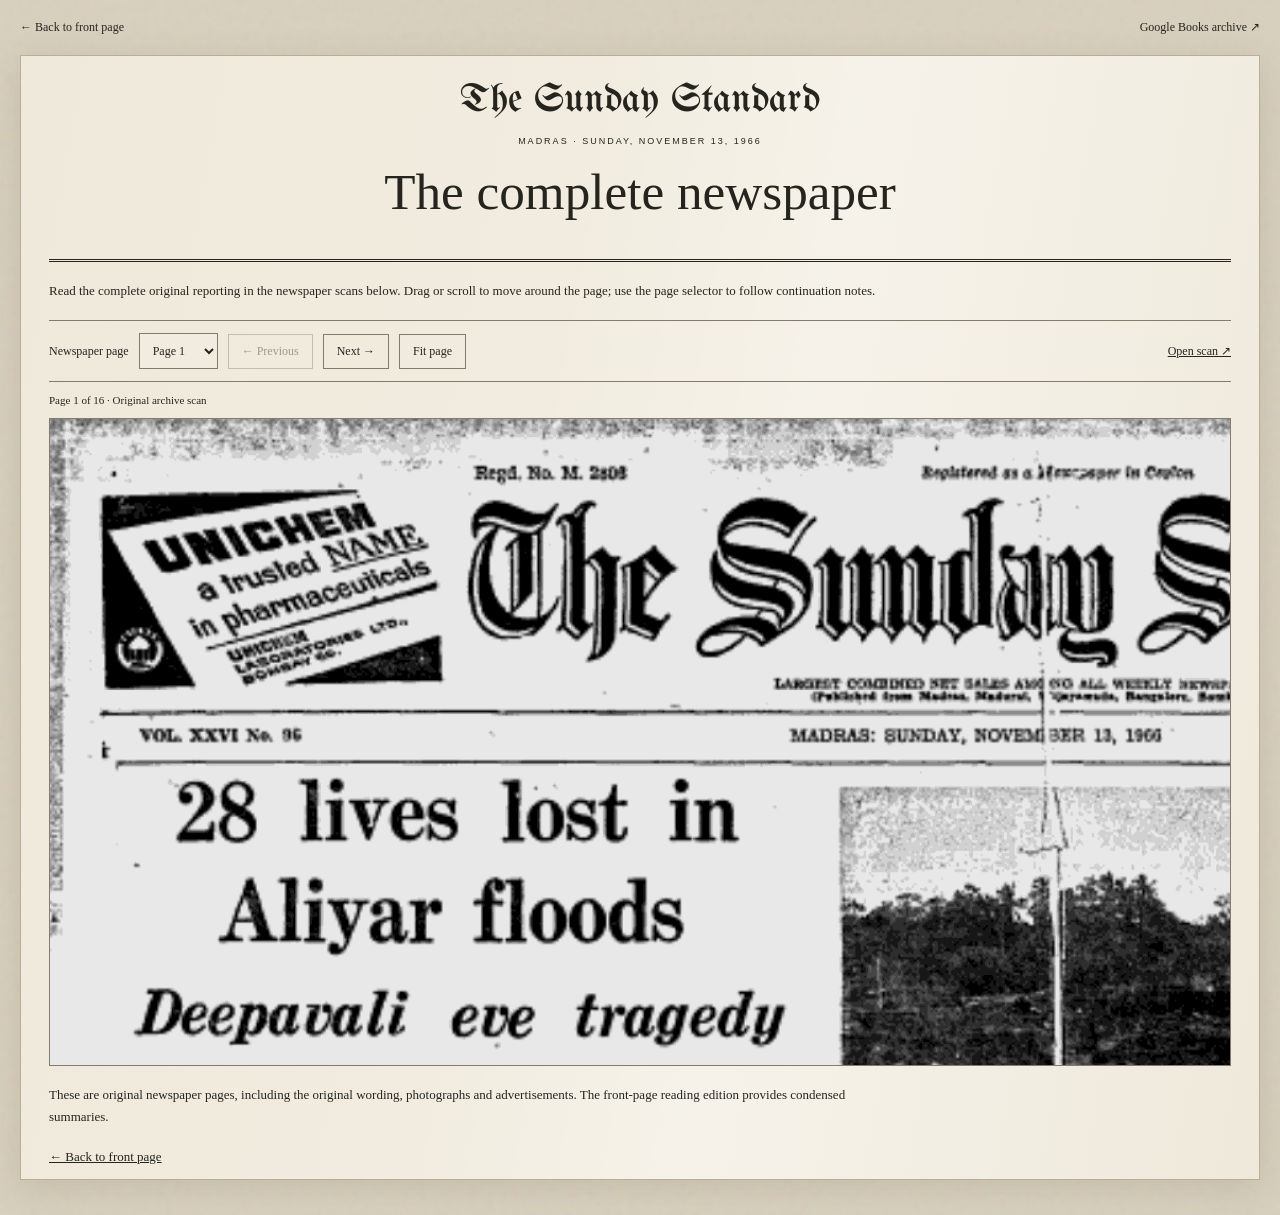
==== article.html @ 93053c27 "Add separate article readers with full original newspaper scans" ====
<!doctype html>
<html lang="en">
<head>
  <meta charset="utf-8">
  <meta name="viewport" content="width=device-width, initial-scale=1">
  <meta name="theme-color" content="#e9e1ce">
  <title>Article reader · The Sunday Standard</title>
  <link rel="stylesheet" href="newspaper.css">
  <link rel="stylesheet" href="reader.css">
  <script src="reader.js" defer></script>
</head>
<body>
  <header class="toolbar"><a href="index.html">← Back to front page</a><a href="https://books.google.com/books?id=f5FlAAAAIBAJ&pg=PA1" id="external-source" target="_blank" rel="noreferrer">Google Books archive ↗</a></header>
  <main>
    <article class="paper reader">
      <header class="reader-heading"><a href="index.html" class="reader-masthead">The Sunday Standard</a><p class="section-label">MADRAS · SUNDAY, NOVEMBER 13, 1966</p><h1 id="article-title">Original newspaper article</h1><p id="article-byline"></p></header>
      <p class="reader-note">Read the complete original reporting in the newspaper scans below. Drag or scroll to move around the page; use the page selector to follow continuation notes.</p>
      <nav class="reader-controls" aria-label="Original issue pages"><label for="page-select">Newspaper page <select id="page-select"></select></label><button id="previous-page" type="button">← Previous</button><button id="next-page" type="button">Next →</button><button id="reader-zoom" type="button" aria-pressed="true">Fit page</button><a id="open-scan" href="assets/sunday-standard-1966-11-13.png" target="_blank" rel="noreferrer">Open scan ↗</a></nav>
      <p id="continuation" class="continuation" hidden></p>
      <p id="page-status" role="status" class="page-status">Page 1 of 16 · Original archive scan</p>
      <div class="reader-viewport" id="reader-viewport" tabindex="0" aria-label="Scrollable original newspaper scan"><img id="reader-image" src="assets/sunday-standard-1966-11-13.png" alt="Original newspaper page 1, November 13, 1966"></div>
      <p class="reader-note">These are original newspaper pages, including the original wording, photographs and advertisements. The front-page reading edition provides condensed summaries.</p>
      <a class="back-link" id="back-link" href="index.html">← Back to front page</a>
    </article>
  </main>
</body>
</html>
---- newspaper.css ----
@import url('https://fonts.googleapis.com/css2?family=IM+Fell+English:ital@0;1&family=UnifrakturMaguntia&display=swap');
:root{color-scheme:light;--ink:#25241e;--paper:#f1ecdf;--rule:#837b6b}*{box-sizing:border-box}html{scroll-behavior:smooth}body{margin:0;background:#d8d0bd;color:var(--ink);font-family:Georgia,'Times New Roman',serif;background-image:url("data:image/svg+xml,%3Csvg viewBox='0 0 180 180' xmlns='http://www.w3.org/2000/svg'%3E%3Cfilter id='n'%3E%3CfeTurbulence type='fractalNoise' baseFrequency='.8' numOctaves='3' stitchTiles='stitch'/%3E%3C/filter%3E%3Cpath fill='%23574e38' opacity='.07' filter='url(%23n)' d='M0 0h180v180H0z'/%3E%3C/svg%3E")}a{color:inherit}button{font:inherit;color:inherit;cursor:pointer;border:1px solid var(--rule);background:transparent;padding:9px 13px}button:hover{background:var(--ink);color:var(--paper)}button:focus-visible,a:focus-visible{outline:3px solid #92501f;outline-offset:4px}.toolbar,main{max-width:1280px;margin:auto}.toolbar{display:flex;justify-content:space-between;align-items:center;padding:20px 0;font-size:12px}.toolbar>a{text-decoration:none}.toolbar span{padding:0 8px}.toolbar nav{display:flex;gap:10px}.edition-note{display:flex;justify-content:space-between;font:9px Arial,sans-serif;letter-spacing:2px;margin:16px 0 12px}.paper{padding:24px 28px 14px;background:var(--paper);box-shadow:0 8px 32px #51463125;border:1px solid #b9af99;background-image:linear-gradient(100deg,#b6a6800b,transparent 40%,#fff5 60%,#aa956b0a)}.masthead{display:grid;grid-template-columns:145px 1fr 145px;align-items:center;gap:20px;padding-bottom:20px}.nameplate{text-align:center}.nameplate p{font-size:8px;margin:0;letter-spacing:.3px}.nameplate h1{font-family:'UnifrakturMaguntia',Georgia,serif;font-weight:400;font-size:clamp(38px,5.8vw,78px);letter-spacing:-2px;margin:10px 0;white-space:nowrap;line-height:1.1}.advert{border:2px solid var(--ink);padding:14px 5px;text-align:center;transform:rotate(-3deg)}.advert strong{display:block;font:900 22px Arial,sans-serif}.advert em{display:block;font-size:14px;margin-top:6px}.advert small{display:block;font-size:10px;margin-top:5px}.silk{transform:none;border:2px dotted var(--ink)}.silk strong{font:700 13px Georgia,serif;margin-top:8px}.silk small{font-size:8px}.dateline{border-top:3px double var(--ink);border-bottom:1px solid var(--ink);padding:8px 0;display:flex;justify-content:space-between;font-size:10px;gap:12px}.reading-note{font-size:10px;text-align:center;font-style:italic;padding:10px 0;border-bottom:1px solid var(--rule)}h2,p,figure{margin:0}h2{font-family:'IM Fell English',Georgia,serif;font-size:31px;text-align:center;line-height:1.08;font-weight:400;margin-bottom:10px}.news-grid{display:grid;grid-template-columns:repeat(4,minmax(0,1fr));gap:0;margin-top:13px;align-items:start}.story{padding:17px 15px;border-top:1px solid var(--rule);border-right:1px solid var(--rule)}.story p:not(.byline):not(.subhead):not(.section-label){font-size:13px;line-height:1.65;text-align:justify}.story .byline{font-size:9px;text-align:center;margin:10px 0;line-height:1.5}.story .subhead{font-family:'IM Fell English',Georgia,serif;text-align:center;font-style:italic;font-size:29px;margin:12px 0}.columns{columns:2;column-gap:16px}.columns p+p{margin-top:8px}.dropcap:first-letter{float:left;font-size:45px;line-height:.9;padding:6px 5px 0 0}.read-original{display:block;font-size:9px;margin-top:12px;text-decoration-thickness:1px;text-underline-offset:3px;font-style:italic}.lead-story{grid-column:1/3;grid-row:1;border-top:0;padding-top:0}.lead-story h2{font-size:55px}.flood-photo{grid-column:3/5;grid-row:1;padding:0 0 16px 18px}.photo-window,.ad-window{position:relative;overflow:hidden;isolation:isolate}.photo-window{aspect-ratio:2.45}.photo-window img{position:absolute;width:168%;max-width:none;left:-66.3%;top:-77%;filter:grayscale(1) sepia(.15);mix-blend-mode:multiply}figcaption{font-size:9px;line-height:1.5;margin-top:7px;font-style:italic}.cabinet{grid-column:3/5;grid-row:2;border-right:0}.cabinet h2{font-size:38px}.city{grid-column:2;grid-row:2}.council{grid-column:1;grid-row:2/4}.council .columns{columns:1}.space{grid-column:3/5;grid-row:3;border-right:0}.space h2{font-style:italic;font-size:35px}.markets{grid-column:2;grid-row:3}.rice{grid-column:1;grid-row:4}.rail{grid-column:2;grid-row:4}.davis{grid-column:3;grid-row:4}.rhodesia{grid-column:4;grid-row:4;border-right:0}.bpcc{grid-column:1;grid-row:5}.sabotage{grid-column:2;grid-row:5}.robbery{grid-column:1/3;grid-row:6}.robbery p{max-width:400px;margin:auto}.robbery .read-original{text-align:center}.original-ad{grid-column:3/5;grid-row:5/7;padding:18px;border-top:1px solid var(--rule)}.ad-window{aspect-ratio:.95}.ad-window img{position:absolute;width:310%;left:-202%;top:-269%;filter:grayscale(1) sepia(.15);mix-blend-mode:multiply}.section-label{font:9px Arial,sans-serif;letter-spacing:2px;text-align:center;margin-bottom:12px}.paper-footer{display:flex;justify-content:space-between;border-top:3px double var(--ink);padding-top:10px;font-size:8px;letter-spacing:1px;margin-top:16px}.archive-section{text-align:center;padding:50px 15px 35px}.archive-section h2{font-size:36px}.archive-section>p:not(.section-label){font-size:14px;line-height:1.6}.archive-section button{display:block;margin:23px auto 15px}.archive-section>a{font-size:11px}.credits{max-width:780px;margin:0 auto 35px;text-align:center;font-size:10px;line-height:1.7;padding-inline:15px;opacity:.8}dialog{width:min(1150px,96vw);max-height:94dvh;background:var(--paper);color:var(--ink);border:1px solid var(--rule);padding:20px}dialog::backdrop{background:#201c15cc}.dialog-header{display:flex;justify-content:space-between;gap:12px;align-items:center}.dialog-header strong{font-family:'IM Fell English',Georgia,serif;font-size:27px}.dialog-header p{font-size:12px;margin-top:6px}.scan-controls{display:flex;gap:18px;align-items:center;margin:15px 0;font-size:12px}.scan-scroll{overflow:auto;max-height:68dvh;background:white}.scan-scroll img{display:block;width:100%;height:auto;max-width:none}.scan-scroll img.enlarged{width:2000px}.source-link{display:block;font-size:12px;margin-top:16px}body.modal-open{overflow:hidden}@media(max-width:1300px){.toolbar,main{margin-inline:20px}.masthead{grid-template-columns:120px 1fr 120px;gap:12px}}@media(max-width:800px){.toolbar,main{margin-inline:12px}.toolbar{font-size:10px}.toolbar button{font-size:10px;padding:8px}.toolbar span{padding:0 3px}.edition-note{font-size:7px;letter-spacing:1px}.paper{padding:16px 12px}.masthead{grid-template-columns:65px 1fr 65px;gap:7px;padding-bottom:13px}.nameplate h1{font-size:clamp(24px,5.8vw,46px);letter-spacing:-1px}.nameplate p{font-size:5px}.advert{padding:7px 2px}.advert strong{font-size:11px}.advert em{font-size:8px;margin-top:3px}.advert small{font-size:6px}.silk strong{font-size:7px}.silk small{font-size:5px}.dateline{font-size:7px;gap:5px}.reading-note{font-size:9px;line-height:1.5}.news-grid{grid-template-columns:repeat(2,minmax(0,1fr))}.news-grid>*{grid-column:auto;grid-row:auto}.news-grid>.lead-story,.news-grid>.flood-photo,.news-grid>.cabinet,.news-grid>.space,.news-grid>.original-ad,.news-grid>.robbery{grid-column:1/-1}.story{padding:16px 10px}.lead-story{border-right:0}.lead-story h2{font-size:44px}.flood-photo{padding:15px 0}.cabinet{border-block:1px solid var(--rule)}.council{border-right:0}.council .columns{columns:1}.space{border-right:0}.story h2{font-size:27px}.cabinet h2,.space h2{font-size:34px}.lead-story h2{font-size:44px}.columns{column-gap:14px}.story p:not(.byline):not(.subhead):not(.section-label){font-size:12px}.markets,.rail,.rhodesia{border-right:0}.rice,.bpcc{border-right:1px solid var(--rule)}.sabotage,.robbery{border-right:0}.original-ad{max-width:450px;margin:auto}.paper-footer{font-size:6px;letter-spacing:0}.archive-section h2{font-size:30px}}@media(prefers-reduced-motion:reduce){html{scroll-behavior:auto}}@media print{body{background:white}.toolbar,.edition-note,.reading-note,.archive-section,.credits,dialog,.read-original{display:none}main{max-width:none;margin:0}.paper{box-shadow:none;border:0;padding:0}.news-grid{grid-template-columns:repeat(4,minmax(0,1fr))}.story,figure{break-inside:avoid}.scan-scroll{max-height:none}@page{size:A3 portrait;margin:12mm}}
---- reader.css ----
.read-more{display:inline-block;border:1px solid var(--rule);padding:7px 11px;font-style:normal;text-decoration:none;font-size:11px}.read-more:hover{background:var(--ink);color:var(--paper)}.reader{margin-bottom:35px}.reader-heading{text-align:center;border-bottom:3px double var(--ink);padding-bottom:22px}.reader-masthead{display:block;font-family:'UnifrakturMaguntia',Georgia,serif;font-size:40px;text-decoration:none;margin-bottom:15px}.reader-heading h1{font-family:'IM Fell English',Georgia,serif;font-size:clamp(30px,4vw,52px);font-weight:400;line-height:1.08;max-width:900px;margin:18px auto}.reader-heading>p:last-child{font-size:12px}.reader-note{font-size:13px;line-height:1.7;margin:18px 0;max-width:850px}.reader-controls{display:flex;flex-wrap:wrap;align-items:center;gap:10px;font-size:12px;border-block:1px solid var(--rule);padding:12px 0}.reader-controls label{display:flex;gap:10px;align-items:center}.reader-controls select{font:inherit;background:var(--paper);color:var(--ink);border:1px solid var(--rule);padding:9px}.reader-controls a{margin-left:auto}.reader-controls button:disabled{opacity:.4;cursor:default}.page-status{font-size:11px;margin:12px 0}.reader-viewport{overflow:auto;height:72dvh;border:1px solid var(--rule);background:white;overscroll-behavior:contain}.reader-viewport img{display:block;width:2000px;max-width:none;height:auto}.reader-viewport img.fit-page{width:100%}.back-link{font-size:13px}.continuation{font-size:12px;margin-top:15px}.continuation button{padding:4px 8px;font-size:12px}@media(max-width:600px){.reader-masthead{font-size:30px}.reader-controls{gap:7px}.reader-controls button{padding:7px 9px}.reader-controls a{margin-left:0}.reader-viewport{height:65dvh}}@media print{.reader-controls,.reader-note,.back-link,.continuation,.page-status{display:none}.reader-viewport{height:auto;overflow:visible;border:0}.reader-viewport img{width:100%}}
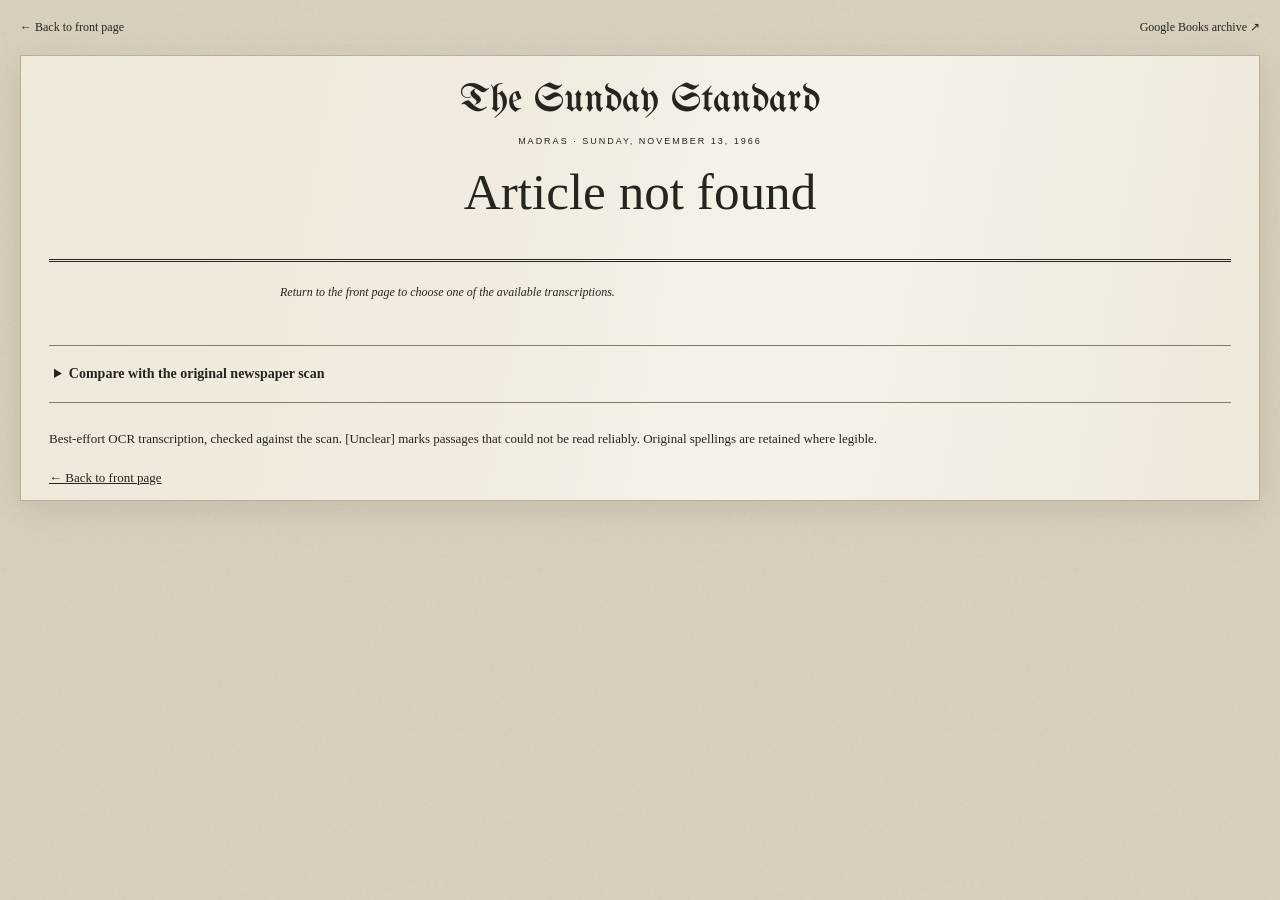
==== commit 511afe8b: "Add checked OCR reading pages and A Brighter Tomorrow editorial" ====
--- a/article.html
+++ b/article.html
@@ -7,6 +7,7 @@
   <title>Article reader · The Sunday Standard</title>
   <link rel="stylesheet" href="newspaper.css">
   <link rel="stylesheet" href="reader.css">
+  <link rel="stylesheet" href="transcription.css">
   <script src="reader.js" defer></script>
 </head>
 <body>
@@ -14,12 +15,15 @@
   <main>
     <article class="paper reader">
       <header class="reader-heading"><a href="index.html" class="reader-masthead">The Sunday Standard</a><p class="section-label">MADRAS · SUNDAY, NOVEMBER 13, 1966</p><h1 id="article-title">Original newspaper article</h1><p id="article-byline"></p></header>
-      <p class="reader-note">Read the complete original reporting in the newspaper scans below. Drag or scroll to move around the page; use the page selector to follow continuation notes.</p>
+      <p class="reader-note" id="transcription-note">Loading the article transcription…</p>
+      <div id="article-text" class="article-text" aria-live="polite"></div>
+      <details class="source-details"><summary>Compare with the original newspaper scan</summary>
       <nav class="reader-controls" aria-label="Original issue pages"><label for="page-select">Newspaper page <select id="page-select"></select></label><button id="previous-page" type="button">← Previous</button><button id="next-page" type="button">Next →</button><button id="reader-zoom" type="button" aria-pressed="true">Fit page</button><a id="open-scan" href="assets/sunday-standard-1966-11-13.png" target="_blank" rel="noreferrer">Open scan ↗</a></nav>
       <p id="continuation" class="continuation" hidden></p>
       <p id="page-status" role="status" class="page-status">Page 1 of 16 · Original archive scan</p>
       <div class="reader-viewport" id="reader-viewport" tabindex="0" aria-label="Scrollable original newspaper scan"><img id="reader-image" src="assets/sunday-standard-1966-11-13.png" alt="Original newspaper page 1, November 13, 1966"></div>
-      <p class="reader-note">These are original newspaper pages, including the original wording, photographs and advertisements. The front-page reading edition provides condensed summaries.</p>
+      </details>
+      <p class="reader-note">Best-effort OCR transcription, checked against the scan. [Unclear] marks passages that could not be read reliably. Original spellings are retained where legible.</p>
       <a class="back-link" id="back-link" href="index.html">← Back to front page</a>
     </article>
   </main>
--- a/newspaper.css
+++ b/newspaper.css
@@ -1,2 +1,2 @@
-@import url('https://fonts.googleapis.com/css2?family=IM+Fell+English:ital@0;1&family=UnifrakturMaguntia&display=swap');
-:root{color-scheme:light;--ink:#25241e;--paper:#f1ecdf;--rule:#837b6b}*{box-sizing:border-box}html{scroll-behavior:smooth}body{margin:0;background:#d8d0bd;color:var(--ink);font-family:Georgia,'Times New Roman',serif;background-image:url("data:image/svg+xml,%3Csvg viewBox='0 0 180 180' xmlns='http://www.w3.org/2000/svg'%3E%3Cfilter id='n'%3E%3CfeTurbulence type='fractalNoise' baseFrequency='.8' numOctaves='3' stitchTiles='stitch'/%3E%3C/filter%3E%3Cpath fill='%23574e38' opacity='.07' filter='url(%23n)' d='M0 0h180v180H0z'/%3E%3C/svg%3E")}a{color:inherit}button{font:inherit;color:inherit;cursor:pointer;border:1px solid var(--rule);background:transparent;padding:9px 13px}button:hover{background:var(--ink);color:var(--paper)}button:focus-visible,a:focus-visible{outline:3px solid #92501f;outline-offset:4px}.toolbar,main{max-width:1280px;margin:auto}.toolbar{display:flex;justify-content:space-between;align-items:center;padding:20px 0;font-size:12px}.toolbar>a{text-decoration:none}.toolbar span{padding:0 8px}.toolbar nav{display:flex;gap:10px}.edition-note{display:flex;justify-content:space-between;font:9px Arial,sans-serif;letter-spacing:2px;margin:16px 0 12px}.paper{padding:24px 28px 14px;background:var(--paper);box-shadow:0 8px 32px #51463125;border:1px solid #b9af99;background-image:linear-gradient(100deg,#b6a6800b,transparent 40%,#fff5 60%,#aa956b0a)}.masthead{display:grid;grid-template-columns:145px 1fr 145px;align-items:center;gap:20px;padding-bottom:20px}.nameplate{text-align:center}.nameplate p{font-size:8px;margin:0;letter-spacing:.3px}.nameplate h1{font-family:'UnifrakturMaguntia',Georgia,serif;font-weight:400;font-size:clamp(38px,5.8vw,78px);letter-spacing:-2px;margin:10px 0;white-space:nowrap;line-height:1.1}.advert{border:2px solid var(--ink);padding:14px 5px;text-align:center;transform:rotate(-3deg)}.advert strong{display:block;font:900 22px Arial,sans-serif}.advert em{display:block;font-size:14px;margin-top:6px}.advert small{display:block;font-size:10px;margin-top:5px}.silk{transform:none;border:2px dotted var(--ink)}.silk strong{font:700 13px Georgia,serif;margin-top:8px}.silk small{font-size:8px}.dateline{border-top:3px double var(--ink);border-bottom:1px solid var(--ink);padding:8px 0;display:flex;justify-content:space-between;font-size:10px;gap:12px}.reading-note{font-size:10px;text-align:center;font-style:italic;padding:10px 0;border-bottom:1px solid var(--rule)}h2,p,figure{margin:0}h2{font-family:'IM Fell English',Georgia,serif;font-size:31px;text-align:center;line-height:1.08;font-weight:400;margin-bottom:10px}.news-grid{display:grid;grid-template-columns:repeat(4,minmax(0,1fr));gap:0;margin-top:13px;align-items:start}.story{padding:17px 15px;border-top:1px solid var(--rule);border-right:1px solid var(--rule)}.story p:not(.byline):not(.subhead):not(.section-label){font-size:13px;line-height:1.65;text-align:justify}.story .byline{font-size:9px;text-align:center;margin:10px 0;line-height:1.5}.story .subhead{font-family:'IM Fell English',Georgia,serif;text-align:center;font-style:italic;font-size:29px;margin:12px 0}.columns{columns:2;column-gap:16px}.columns p+p{margin-top:8px}.dropcap:first-letter{float:left;font-size:45px;line-height:.9;padding:6px 5px 0 0}.read-original{display:block;font-size:9px;margin-top:12px;text-decoration-thickness:1px;text-underline-offset:3px;font-style:italic}.lead-story{grid-column:1/3;grid-row:1;border-top:0;padding-top:0}.lead-story h2{font-size:55px}.flood-photo{grid-column:3/5;grid-row:1;padding:0 0 16px 18px}.photo-window,.ad-window{position:relative;overflow:hidden;isolation:isolate}.photo-window{aspect-ratio:2.45}.photo-window img{position:absolute;width:168%;max-width:none;left:-66.3%;top:-77%;filter:grayscale(1) sepia(.15);mix-blend-mode:multiply}figcaption{font-size:9px;line-height:1.5;margin-top:7px;font-style:italic}.cabinet{grid-column:3/5;grid-row:2;border-right:0}.cabinet h2{font-size:38px}.city{grid-column:2;grid-row:2}.council{grid-column:1;grid-row:2/4}.council .columns{columns:1}.space{grid-column:3/5;grid-row:3;border-right:0}.space h2{font-style:italic;font-size:35px}.markets{grid-column:2;grid-row:3}.rice{grid-column:1;grid-row:4}.rail{grid-column:2;grid-row:4}.davis{grid-column:3;grid-row:4}.rhodesia{grid-column:4;grid-row:4;border-right:0}.bpcc{grid-column:1;grid-row:5}.sabotage{grid-column:2;grid-row:5}.robbery{grid-column:1/3;grid-row:6}.robbery p{max-width:400px;margin:auto}.robbery .read-original{text-align:center}.original-ad{grid-column:3/5;grid-row:5/7;padding:18px;border-top:1px solid var(--rule)}.ad-window{aspect-ratio:.95}.ad-window img{position:absolute;width:310%;left:-202%;top:-269%;filter:grayscale(1) sepia(.15);mix-blend-mode:multiply}.section-label{font:9px Arial,sans-serif;letter-spacing:2px;text-align:center;margin-bottom:12px}.paper-footer{display:flex;justify-content:space-between;border-top:3px double var(--ink);padding-top:10px;font-size:8px;letter-spacing:1px;margin-top:16px}.archive-section{text-align:center;padding:50px 15px 35px}.archive-section h2{font-size:36px}.archive-section>p:not(.section-label){font-size:14px;line-height:1.6}.archive-section button{display:block;margin:23px auto 15px}.archive-section>a{font-size:11px}.credits{max-width:780px;margin:0 auto 35px;text-align:center;font-size:10px;line-height:1.7;padding-inline:15px;opacity:.8}dialog{width:min(1150px,96vw);max-height:94dvh;background:var(--paper);color:var(--ink);border:1px solid var(--rule);padding:20px}dialog::backdrop{background:#201c15cc}.dialog-header{display:flex;justify-content:space-between;gap:12px;align-items:center}.dialog-header strong{font-family:'IM Fell English',Georgia,serif;font-size:27px}.dialog-header p{font-size:12px;margin-top:6px}.scan-controls{display:flex;gap:18px;align-items:center;margin:15px 0;font-size:12px}.scan-scroll{overflow:auto;max-height:68dvh;background:white}.scan-scroll img{display:block;width:100%;height:auto;max-width:none}.scan-scroll img.enlarged{width:2000px}.source-link{display:block;font-size:12px;margin-top:16px}body.modal-open{overflow:hidden}@media(max-width:1300px){.toolbar,main{margin-inline:20px}.masthead{grid-template-columns:120px 1fr 120px;gap:12px}}@media(max-width:800px){.toolbar,main{margin-inline:12px}.toolbar{font-size:10px}.toolbar button{font-size:10px;padding:8px}.toolbar span{padding:0 3px}.edition-note{font-size:7px;letter-spacing:1px}.paper{padding:16px 12px}.masthead{grid-template-columns:65px 1fr 65px;gap:7px;padding-bottom:13px}.nameplate h1{font-size:clamp(24px,5.8vw,46px);letter-spacing:-1px}.nameplate p{font-size:5px}.advert{padding:7px 2px}.advert strong{font-size:11px}.advert em{font-size:8px;margin-top:3px}.advert small{font-size:6px}.silk strong{font-size:7px}.silk small{font-size:5px}.dateline{font-size:7px;gap:5px}.reading-note{font-size:9px;line-height:1.5}.news-grid{grid-template-columns:repeat(2,minmax(0,1fr))}.news-grid>*{grid-column:auto;grid-row:auto}.news-grid>.lead-story,.news-grid>.flood-photo,.news-grid>.cabinet,.news-grid>.space,.news-grid>.original-ad,.news-grid>.robbery{grid-column:1/-1}.story{padding:16px 10px}.lead-story{border-right:0}.lead-story h2{font-size:44px}.flood-photo{padding:15px 0}.cabinet{border-block:1px solid var(--rule)}.council{border-right:0}.council .columns{columns:1}.space{border-right:0}.story h2{font-size:27px}.cabinet h2,.space h2{font-size:34px}.lead-story h2{font-size:44px}.columns{column-gap:14px}.story p:not(.byline):not(.subhead):not(.section-label){font-size:12px}.markets,.rail,.rhodesia{border-right:0}.rice,.bpcc{border-right:1px solid var(--rule)}.sabotage,.robbery{border-right:0}.original-ad{max-width:450px;margin:auto}.paper-footer{font-size:6px;letter-spacing:0}.archive-section h2{font-size:30px}}@media(prefers-reduced-motion:reduce){html{scroll-behavior:auto}}@media print{body{background:white}.toolbar,.edition-note,.reading-note,.archive-section,.credits,dialog,.read-original{display:none}main{max-width:none;margin:0}.paper{box-shadow:none;border:0;padding:0}.news-grid{grid-template-columns:repeat(4,minmax(0,1fr))}.story,figure{break-inside:avoid}.scan-scroll{max-height:none}@page{size:A3 portrait;margin:12mm}}
+@import url('https://fonts.googleapis.com/css2?family=UnifrakturMaguntia&display=swap');
+:root{color-scheme:light;--ink:#25241e;--paper:#f1ecdf;--rule:#837b6b}*{box-sizing:border-box}html{scroll-behavior:smooth}body{margin:0;background:#d8d0bd;color:var(--ink);font-family:Georgia,'Times New Roman',serif;background-image:url("data:image/svg+xml,%3Csvg viewBox='0 0 180 180' xmlns='http://www.w3.org/2000/svg'%3E%3Cfilter id='n'%3E%3CfeTurbulence type='fractalNoise' baseFrequency='.8' numOctaves='3' stitchTiles='stitch'/%3E%3C/filter%3E%3Cpath fill='%23574e38' opacity='.07' filter='url(%23n)' d='M0 0h180v180H0z'/%3E%3C/svg%3E")}a{color:inherit}button{font:inherit;color:inherit;cursor:pointer;border:1px solid var(--rule);background:transparent;padding:9px 13px}button:hover{background:var(--ink);color:var(--paper)}button:focus-visible,a:focus-visible{outline:3px solid #92501f;outline-offset:4px}.toolbar,main{max-width:1280px;margin:auto}.toolbar{display:flex;justify-content:space-between;align-items:center;padding:20px 0;font-size:12px}.toolbar>a{text-decoration:none}.toolbar span{padding:0 8px}.toolbar nav{display:flex;gap:10px}.edition-note{display:flex;justify-content:space-between;font:9px Arial,sans-serif;letter-spacing:2px;margin:16px 0 12px}.paper{padding:24px 28px 14px;background:var(--paper);box-shadow:0 8px 32px #51463125;border:1px solid #b9af99;background-image:linear-gradient(100deg,#b6a6800b,transparent 40%,#fff5 60%,#aa956b0a)}.masthead{display:grid;grid-template-columns:145px 1fr 145px;align-items:center;gap:20px;padding-bottom:20px}.nameplate{text-align:center}.nameplate p{font-size:8px;margin:0;letter-spacing:.3px}.nameplate h1{font-family:'UnifrakturMaguntia',Georgia,serif;font-weight:400;font-size:clamp(38px,5.8vw,78px);letter-spacing:-2px;margin:10px 0;white-space:nowrap;line-height:1.1}.advert{border:2px solid var(--ink);padding:14px 5px;text-align:center;transform:rotate(-3deg)}.advert strong{display:block;font:900 22px Arial,sans-serif}.advert em{display:block;font-size:14px;margin-top:6px}.advert small{display:block;font-size:10px;margin-top:5px}.silk{transform:none;border:2px dotted var(--ink)}.silk strong{font:700 13px Georgia,serif;margin-top:8px}.silk small{font-size:8px}.dateline{border-top:3px double var(--ink);border-bottom:1px solid var(--ink);padding:8px 0;display:flex;justify-content:space-between;font-size:10px;gap:12px}.reading-note{font-size:10px;text-align:center;font-style:italic;padding:10px 0;border-bottom:1px solid var(--rule)}h2,p,figure{margin:0}h2{font-family:inherit;font-size:31px;text-align:center;line-height:1.08;font-weight:400;margin-bottom:10px}.news-grid{display:grid;grid-template-columns:repeat(4,minmax(0,1fr));gap:0;margin-top:13px;align-items:start}.story{padding:17px 15px;border-top:1px solid var(--rule);border-right:1px solid var(--rule)}.story p:not(.byline):not(.subhead):not(.section-label){font-size:13px;line-height:1.65;text-align:justify}.story .byline{font-size:9px;text-align:center;margin:10px 0;line-height:1.5}.story .subhead{font-family:inherit;text-align:center;font-style:italic;font-size:29px;margin:12px 0}.columns{columns:2;column-gap:16px}.columns p+p{margin-top:8px}.dropcap:first-letter{float:left;font-size:45px;line-height:.9;padding:6px 5px 0 0}.read-original{display:block;font-size:9px;margin-top:12px;text-decoration-thickness:1px;text-underline-offset:3px;font-style:italic}.lead-story{grid-column:1/3;grid-row:2;border-top:0;padding-top:0}.lead-story h2{font-size:55px}.flood-photo{grid-column:1/5;grid-row:1;padding:0 0 20px}.photo-window,.ad-window{position:relative;overflow:hidden;isolation:isolate}.photo-window{aspect-ratio:2.45}.photo-window img{position:absolute;width:168%;max-width:none;left:-66.3%;top:-77%;filter:grayscale(1) sepia(.15);mix-blend-mode:multiply}figcaption{font-size:9px;line-height:1.5;margin-top:7px;font-style:italic}.cabinet{grid-column:3/5;grid-row:2;border-right:0}.cabinet h2{font-size:38px}.city{grid-column:2;grid-row:3}.council{grid-column:1;grid-row:3/5}.council .columns{columns:1}.space{grid-column:3/5;grid-row:3;border-right:0}.space h2{font-style:italic;font-size:35px}.markets{grid-column:2;grid-row:4}.rice{grid-column:1;grid-row:5}.rail{grid-column:2;grid-row:5}.davis{grid-column:3;grid-row:5}.rhodesia{grid-column:4;grid-row:5;border-right:0}.bpcc{grid-column:1;grid-row:6}.sabotage{grid-column:2;grid-row:6}.robbery{grid-column:1/3;grid-row:7}.robbery p{max-width:400px;margin:auto}.robbery .read-original{text-align:center}.original-ad{grid-column:3/5;grid-row:6/8;padding:18px;border-top:1px solid var(--rule)}.ad-window{aspect-ratio:.95}.ad-window img{position:absolute;width:310%;left:-202%;top:-269%;filter:grayscale(1) sepia(.15);mix-blend-mode:multiply}.section-label{font:9px Arial,sans-serif;letter-spacing:2px;text-align:center;margin-bottom:12px}.paper-footer{display:flex;justify-content:space-between;border-top:3px double var(--ink);padding-top:10px;font-size:8px;letter-spacing:1px;margin-top:16px}.archive-section{text-align:center;padding:50px 15px 35px}.archive-section h2{font-size:36px}.archive-section>p:not(.section-label){font-size:14px;line-height:1.6}.archive-section button{display:block;margin:23px auto 15px}.archive-section>a{font-size:11px}.credits{max-width:780px;margin:0 auto 35px;text-align:center;font-size:10px;line-height:1.7;padding-inline:15px;opacity:.8}dialog{width:min(1150px,96vw);max-height:94dvh;background:var(--paper);color:var(--ink);border:1px solid var(--rule);padding:20px}dialog::backdrop{background:#201c15cc}.dialog-header{display:flex;justify-content:space-between;gap:12px;align-items:center}.dialog-header strong{font-family:inherit;font-size:27px}.dialog-header p{font-size:12px;margin-top:6px}.scan-controls{display:flex;gap:18px;align-items:center;margin:15px 0;font-size:12px}.scan-scroll{overflow:auto;max-height:68dvh;background:white}.scan-scroll img{display:block;width:100%;height:auto;max-width:none}.scan-scroll img.enlarged{width:2000px}.source-link{display:block;font-size:12px;margin-top:16px}body.modal-open{overflow:hidden}@media(max-width:1300px){.toolbar,main{margin-inline:20px}.masthead{grid-template-columns:120px 1fr 120px;gap:12px}}@media(max-width:800px){.toolbar,main{margin-inline:12px}.toolbar{font-size:10px}.toolbar button{font-size:10px;padding:8px}.toolbar span{padding:0 3px}.edition-note{font-size:7px;letter-spacing:1px}.paper{padding:16px 12px}.masthead{grid-template-columns:65px 1fr 65px;gap:7px;padding-bottom:13px}.nameplate h1{font-size:clamp(24px,5.8vw,46px);letter-spacing:-1px}.nameplate p{font-size:5px}.advert{padding:7px 2px}.advert strong{font-size:11px}.advert em{font-size:8px;margin-top:3px}.advert small{font-size:6px}.silk strong{font-size:7px}.silk small{font-size:5px}.dateline{font-size:7px;gap:5px}.reading-note{font-size:9px;line-height:1.5}.news-grid{grid-template-columns:repeat(2,minmax(0,1fr))}.news-grid>*{grid-column:auto;grid-row:auto}.news-grid>.lead-story,.news-grid>.flood-photo,.news-grid>.cabinet,.news-grid>.space,.news-grid>.original-ad,.news-grid>.robbery{grid-column:1/-1}.story{padding:16px 10px}.lead-story{border-right:0}.lead-story h2{font-size:44px}.flood-photo{padding:15px 0}.cabinet{border-block:1px solid var(--rule)}.council{border-right:0}.council .columns{columns:1}.space{border-right:0}.story h2{font-size:27px}.cabinet h2,.space h2{font-size:34px}.lead-story h2{font-size:44px}.columns{column-gap:14px}.story p:not(.byline):not(.subhead):not(.section-label){font-size:12px}.markets,.rail,.rhodesia{border-right:0}.rice,.bpcc{border-right:1px solid var(--rule)}.sabotage,.robbery{border-right:0}.original-ad{max-width:450px;margin:auto}.paper-footer{font-size:6px;letter-spacing:0}.archive-section h2{font-size:30px}}@media(prefers-reduced-motion:reduce){html{scroll-behavior:auto}}@media print{body{background:white}.toolbar,.edition-note,.reading-note,.archive-section,.credits,dialog,.read-original{display:none}main{max-width:none;margin:0}.paper{box-shadow:none;border:0;padding:0}.news-grid{grid-template-columns:repeat(4,minmax(0,1fr))}.story,figure{break-inside:avoid}.scan-scroll{max-height:none}@page{size:A3 portrait;margin:12mm}}
--- a/reader.css
+++ b/reader.css
@@ -1 +1 @@
-.read-more{display:inline-block;border:1px solid var(--rule);padding:7px 11px;font-style:normal;text-decoration:none;font-size:11px}.read-more:hover{background:var(--ink);color:var(--paper)}.reader{margin-bottom:35px}.reader-heading{text-align:center;border-bottom:3px double var(--ink);padding-bottom:22px}.reader-masthead{display:block;font-family:'UnifrakturMaguntia',Georgia,serif;font-size:40px;text-decoration:none;margin-bottom:15px}.reader-heading h1{font-family:'IM Fell English',Georgia,serif;font-size:clamp(30px,4vw,52px);font-weight:400;line-height:1.08;max-width:900px;margin:18px auto}.reader-heading>p:last-child{font-size:12px}.reader-note{font-size:13px;line-height:1.7;margin:18px 0;max-width:850px}.reader-controls{display:flex;flex-wrap:wrap;align-items:center;gap:10px;font-size:12px;border-block:1px solid var(--rule);padding:12px 0}.reader-controls label{display:flex;gap:10px;align-items:center}.reader-controls select{font:inherit;background:var(--paper);color:var(--ink);border:1px solid var(--rule);padding:9px}.reader-controls a{margin-left:auto}.reader-controls button:disabled{opacity:.4;cursor:default}.page-status{font-size:11px;margin:12px 0}.reader-viewport{overflow:auto;height:72dvh;border:1px solid var(--rule);background:white;overscroll-behavior:contain}.reader-viewport img{display:block;width:2000px;max-width:none;height:auto}.reader-viewport img.fit-page{width:100%}.back-link{font-size:13px}.continuation{font-size:12px;margin-top:15px}.continuation button{padding:4px 8px;font-size:12px}@media(max-width:600px){.reader-masthead{font-size:30px}.reader-controls{gap:7px}.reader-controls button{padding:7px 9px}.reader-controls a{margin-left:0}.reader-viewport{height:65dvh}}@media print{.reader-controls,.reader-note,.back-link,.continuation,.page-status{display:none}.reader-viewport{height:auto;overflow:visible;border:0}.reader-viewport img{width:100%}}
+.read-more{display:inline-block;border:1px solid var(--rule);padding:7px 11px;font-style:normal;text-decoration:none;font-size:11px}.read-more:hover{background:var(--ink);color:var(--paper)}.reader{margin-bottom:35px}.reader-heading{text-align:center;border-bottom:3px double var(--ink);padding-bottom:22px}.reader-masthead{display:block;font-family:'UnifrakturMaguntia',Georgia,serif;font-size:40px;text-decoration:none;margin-bottom:15px}.reader-heading h1{font-family:inherit;font-size:clamp(30px,4vw,52px);font-weight:400;line-height:1.08;max-width:900px;margin:18px auto}.reader-heading>p:last-child{font-size:12px}.reader-note{font-size:13px;line-height:1.7;margin:18px 0;max-width:850px}.reader-controls{display:flex;flex-wrap:wrap;align-items:center;gap:10px;font-size:12px;border-block:1px solid var(--rule);padding:12px 0}.reader-controls label{display:flex;gap:10px;align-items:center}.reader-controls select{font:inherit;background:var(--paper);color:var(--ink);border:1px solid var(--rule);padding:9px}.reader-controls a{margin-left:auto}.reader-controls button:disabled{opacity:.4;cursor:default}.page-status{font-size:11px;margin:12px 0}.reader-viewport{overflow:auto;height:72dvh;border:1px solid var(--rule);background:white;overscroll-behavior:contain}.reader-viewport img{display:block;width:2000px;max-width:none;height:auto}.reader-viewport img.fit-page{width:100%}.back-link{font-size:13px}.continuation{font-size:12px;margin-top:15px}.continuation button{padding:4px 8px;font-size:12px}@media(max-width:600px){.reader-masthead{font-size:30px}.reader-controls{gap:7px}.reader-controls button{padding:7px 9px}.reader-controls a{margin-left:0}.reader-viewport{height:65dvh}}@media print{.reader-controls,.reader-note,.back-link,.continuation,.page-status{display:none}.reader-viewport{height:auto;overflow:visible;border:0}.reader-viewport img{width:100%}}
--- a/transcription.css
+++ b/transcription.css
@@ -0,0 +1 @@
+.article-text{max-width:720px;margin:30px auto 42px;font-size:19px;line-height:1.85}.article-text p{margin:0 0 22px}.article-text p:first-child:first-letter{float:left;font-size:63px;line-height:1;padding:9px 9px 0 0}.source-details{border-block:1px solid var(--rule);padding:15px 0;margin:25px 0}.source-details summary{cursor:pointer;font-size:14px;font-weight:bold;padding:5px}.reader-heading+ .reader-note{max-width:720px;margin:20px auto;font-size:12px;font-style:italic}.source-details:not([open]){margin-bottom:25px}@media(max-width:600px){.article-text{font-size:17px;line-height:1.8;margin-top:24px}.article-text p:first-child:first-letter{font-size:52px}}@media print{.source-details,.reader-note{display:none}.article-text{max-width:none;font-size:12pt}}
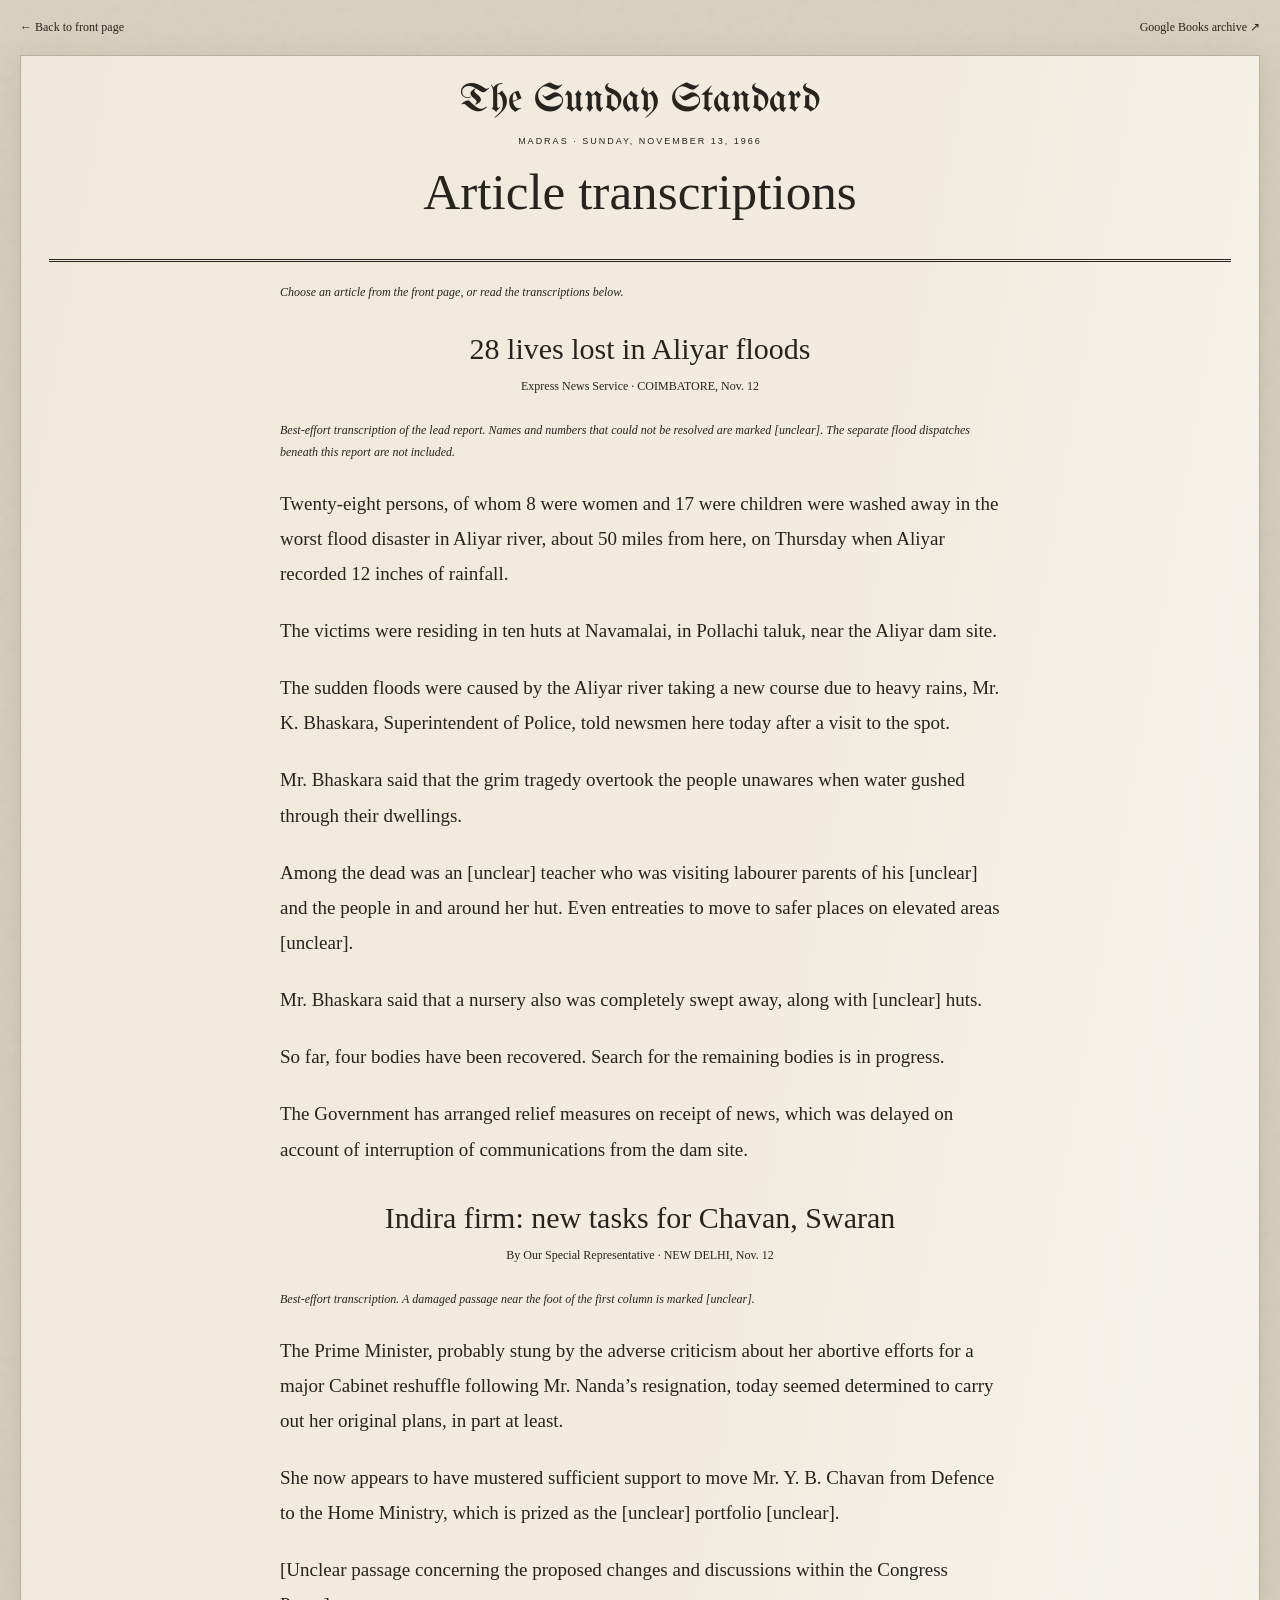
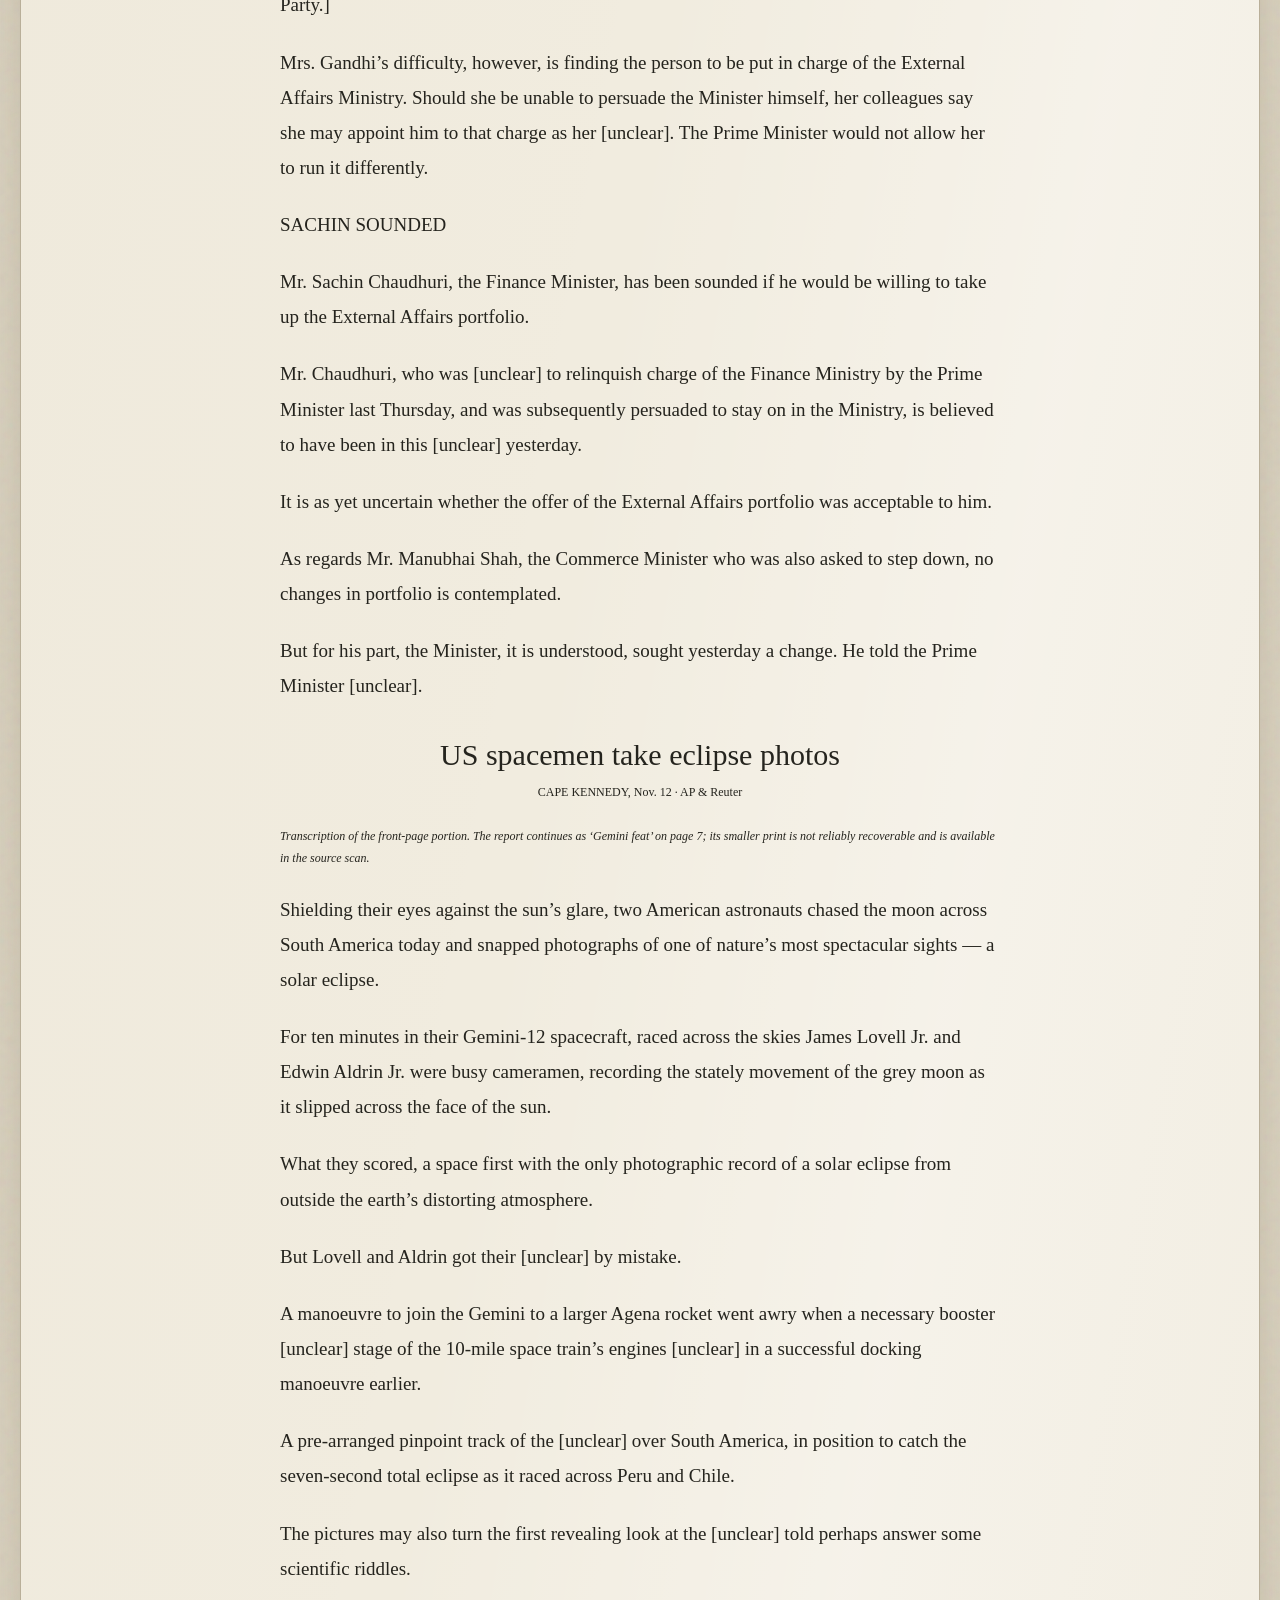
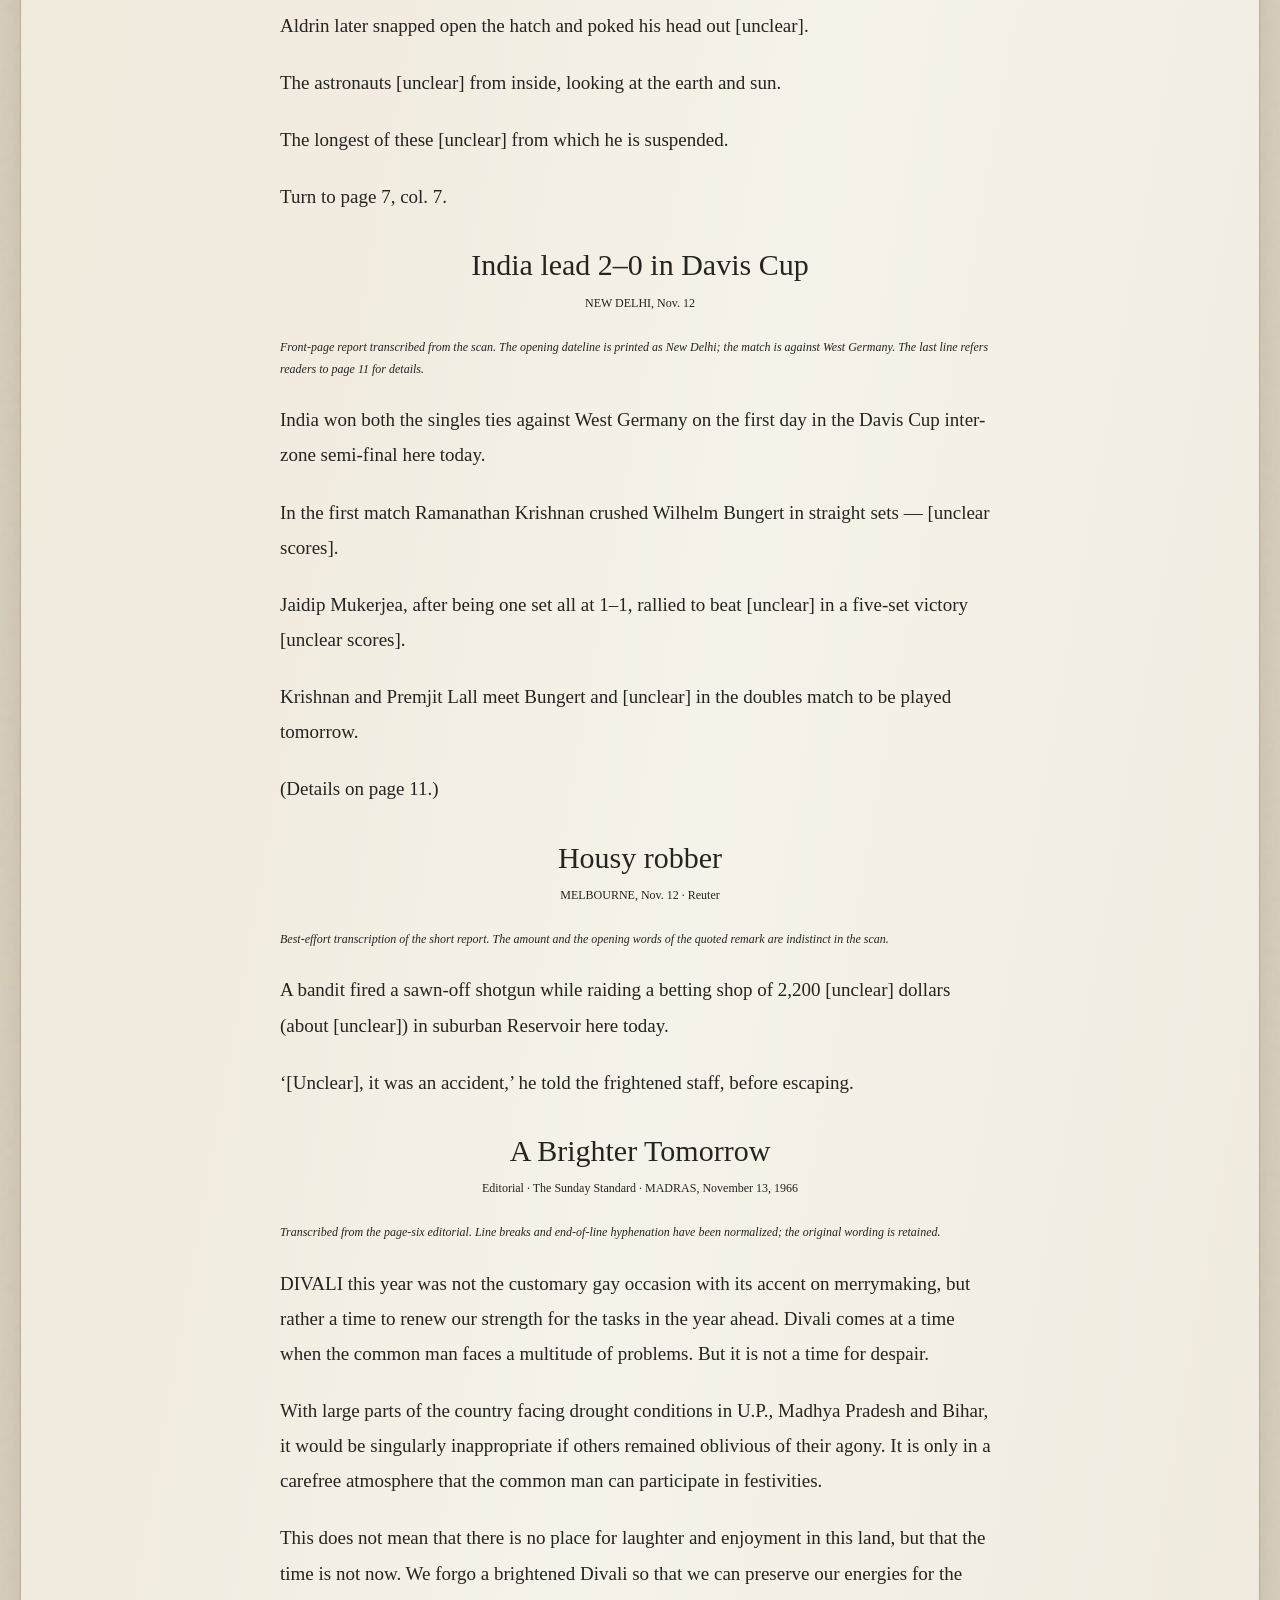
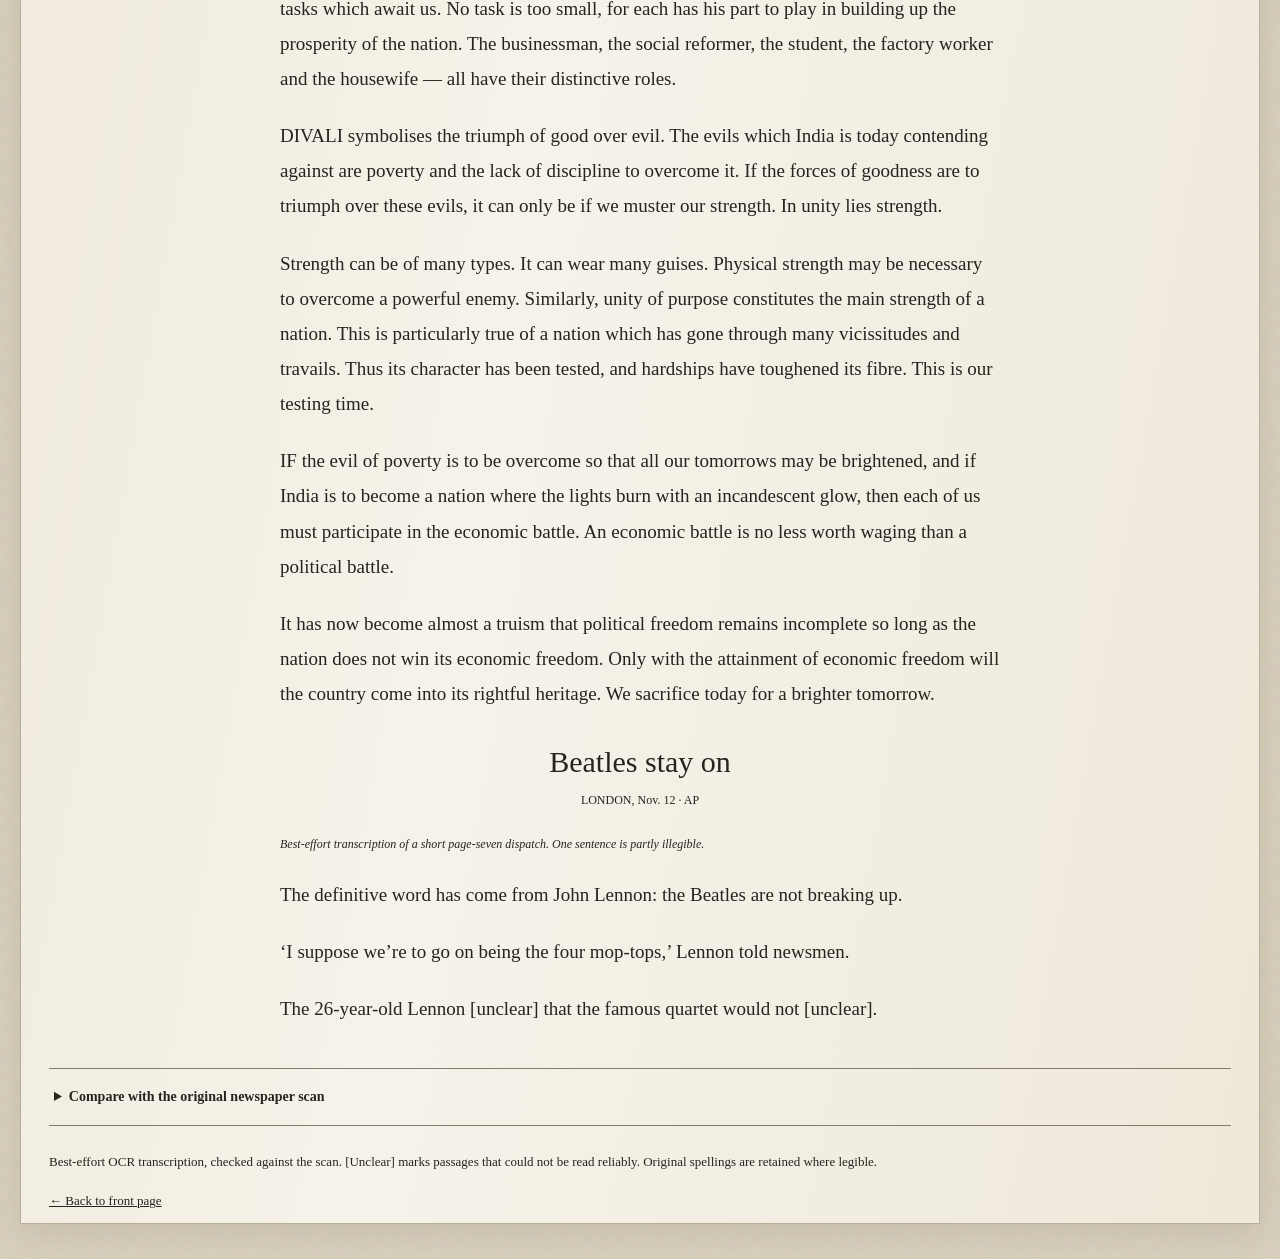
==== commit dac8e55e: "Embed article text directly and version the reader script to prevent stalled loading" ====
--- a/article.html
+++ b/article.html
@@ -7,16 +7,24 @@
   <title>Article reader · The Sunday Standard</title>
   <link rel="stylesheet" href="newspaper.css">
   <link rel="stylesheet" href="reader.css">
-  <link rel="stylesheet" href="transcription.css">
-  <script src="reader.js" defer></script>
+  <link rel="stylesheet" href="transcription.css?v=static-text-1">
+  <script src="reader.js?v=static-text-1" defer></script>
 </head>
 <body>
   <header class="toolbar"><a href="index.html">← Back to front page</a><a href="https://books.google.com/books?id=f5FlAAAAIBAJ&pg=PA1" id="external-source" target="_blank" rel="noreferrer">Google Books archive ↗</a></header>
   <main>
     <article class="paper reader">
-      <header class="reader-heading"><a href="index.html" class="reader-masthead">The Sunday Standard</a><p class="section-label">MADRAS · SUNDAY, NOVEMBER 13, 1966</p><h1 id="article-title">Original newspaper article</h1><p id="article-byline"></p></header>
-      <p class="reader-note" id="transcription-note">Loading the article transcription…</p>
-      <div id="article-text" class="article-text" aria-live="polite"></div>
+      <header class="reader-heading"><a href="index.html" class="reader-masthead">The Sunday Standard</a><p class="section-label">MADRAS · SUNDAY, NOVEMBER 13, 1966</p><h1 id="article-title">Article transcriptions</h1><p id="article-byline"></p></header>
+      <p class="reader-note" id="transcription-note">Original newspaper transcriptions. Uncertain passages are marked [unclear].</p>
+      <div id="article-text" class="article-text">
+        <section class="transcript-entry" id="aliyar" data-title="28 lives lost in Aliyar floods" data-byline="Express News Service · COIMBATORE, Nov. 12" data-page="1"><h2>28 lives lost in Aliyar floods</h2><p class="transcript-byline">Express News Service · COIMBATORE, Nov. 12</p><p class="transcript-note">Best-effort transcription of the lead report. Names and numbers that could not be resolved are marked [unclear]. The separate flood dispatches beneath this report are not included.</p><p>Twenty-eight persons, of whom 8 were women and 17 were children were washed away in the worst flood disaster in Aliyar river, about 50 miles from here, on Thursday when Aliyar recorded 12 inches of rainfall.</p><p>The victims were residing in ten huts at Navamalai, in Pollachi taluk, near the Aliyar dam site.</p><p>The sudden floods were caused by the Aliyar river taking a new course due to heavy rains, Mr. K. Bhaskara, Superintendent of Police, told newsmen here today after a visit to the spot.</p><p>Mr. Bhaskara said that the grim tragedy overtook the people unawares when water gushed through their dwellings.</p><p>Among the dead was an [unclear] teacher who was visiting labourer parents of his [unclear] and the people in and around her hut. Even entreaties to move to safer places on elevated areas [unclear].</p><p>Mr. Bhaskara said that a nursery also was completely swept away, along with [unclear] huts.</p><p>So far, four bodies have been recovered. Search for the remaining bodies is in progress.</p><p>The Government has arranged relief measures on receipt of news, which was delayed on account of interruption of communications from the dam site.</p></section>
+        <section class="transcript-entry" id="cabinet" data-title="Indira firm: new tasks for Chavan, Swaran" data-byline="By Our Special Representative · NEW DELHI, Nov. 12" data-page="1"><h2>Indira firm: new tasks for Chavan, Swaran</h2><p class="transcript-byline">By Our Special Representative · NEW DELHI, Nov. 12</p><p class="transcript-note">Best-effort transcription. A damaged passage near the foot of the first column is marked [unclear].</p><p>The Prime Minister, probably stung by the adverse criticism about her abortive efforts for a major Cabinet reshuffle following Mr. Nanda’s resignation, today seemed determined to carry out her original plans, in part at least.</p><p>She now appears to have mustered sufficient support to move Mr. Y. B. Chavan from Defence to the Home Ministry, which is prized as the [unclear] portfolio [unclear].</p><p>[Unclear passage concerning the proposed changes and discussions within the Congress Party.]</p><p>Mrs. Gandhi’s difficulty, however, is finding the person to be put in charge of the External Affairs Ministry. Should she be unable to persuade the Minister himself, her colleagues say she may appoint him to that charge as her [unclear]. The Prime Minister would not allow her to run it differently.</p><p>SACHIN SOUNDED</p><p>Mr. Sachin Chaudhuri, the Finance Minister, has been sounded if he would be willing to take up the External Affairs portfolio.</p><p>Mr. Chaudhuri, who was [unclear] to relinquish charge of the Finance Ministry by the Prime Minister last Thursday, and was subsequently persuaded to stay on in the Ministry, is believed to have been in this [unclear] yesterday.</p><p>It is as yet uncertain whether the offer of the External Affairs portfolio was acceptable to him.</p><p>As regards Mr. Manubhai Shah, the Commerce Minister who was also asked to step down, no changes in portfolio is contemplated.</p><p>But for his part, the Minister, it is understood, sought yesterday a change. He told the Prime Minister [unclear].</p></section>
+        <section class="transcript-entry" id="space" data-title="US spacemen take eclipse photos" data-byline="CAPE KENNEDY, Nov. 12 · AP &amp; Reuter" data-page="1" data-continuation="7"><h2>US spacemen take eclipse photos</h2><p class="transcript-byline">CAPE KENNEDY, Nov. 12 · AP &amp; Reuter</p><p class="transcript-note">Transcription of the front-page portion. The report continues as ‘Gemini feat’ on page 7; its smaller print is not reliably recoverable and is available in the source scan.</p><p>Shielding their eyes against the sun’s glare, two American astronauts chased the moon across South America today and snapped photographs of one of nature’s most spectacular sights — a solar eclipse.</p><p>For ten minutes in their Gemini-12 spacecraft, raced across the skies James Lovell Jr. and Edwin Aldrin Jr. were busy cameramen, recording the stately movement of the grey moon as it slipped across the face of the sun.</p><p>What they scored, a space first with the only photographic record of a solar eclipse from outside the earth’s distorting atmosphere.</p><p>But Lovell and Aldrin got their [unclear] by mistake.</p><p>A manoeuvre to join the Gemini to a larger Agena rocket went awry when a necessary booster [unclear] stage of the 10-mile space train’s engines [unclear] in a successful docking manoeuvre earlier.</p><p>A pre-arranged pinpoint track of the [unclear] over South America, in position to catch the seven-second total eclipse as it raced across Peru and Chile.</p><p>The pictures may also turn the first revealing look at the [unclear] told perhaps answer some scientific riddles.</p><p>Aldrin later snapped open the hatch and poked his head out [unclear].</p><p>The astronauts [unclear] from inside, looking at the earth and sun.</p><p>The longest of these [unclear] from which he is suspended.</p><p>Turn to page 7, col. 7.</p></section>
+        <section class="transcript-entry" id="davis" data-title="India lead 2–0 in Davis Cup" data-byline="NEW DELHI, Nov. 12" data-page="1" data-continuation="11"><h2>India lead 2–0 in Davis Cup</h2><p class="transcript-byline">NEW DELHI, Nov. 12</p><p class="transcript-note">Front-page report transcribed from the scan. The opening dateline is printed as New Delhi; the match is against West Germany. The last line refers readers to page 11 for details.</p><p>India won both the singles ties against West Germany on the first day in the Davis Cup inter-zone semi-final here today.</p><p>In the first match Ramanathan Krishnan crushed Wilhelm Bungert in straight sets — [unclear scores].</p><p>Jaidip Mukerjea, after being one set all at 1–1, rallied to beat [unclear] in a five-set victory [unclear scores].</p><p>Krishnan and Premjit Lall meet Bungert and [unclear] in the doubles match to be played tomorrow.</p><p>(Details on page 11.)</p></section>
+        <section class="transcript-entry" id="robbery" data-title="Housy robber" data-byline="MELBOURNE, Nov. 12 · Reuter" data-page="1"><h2>Housy robber</h2><p class="transcript-byline">MELBOURNE, Nov. 12 · Reuter</p><p class="transcript-note">Best-effort transcription of the short report. The amount and the opening words of the quoted remark are indistinct in the scan.</p><p>A bandit fired a sawn-off shotgun while raiding a betting shop of 2,200 [unclear] dollars (about [unclear]) in suburban Reservoir here today.</p><p>‘[Unclear], it was an accident,’ he told the frightened staff, before escaping.</p></section>
+        <section class="transcript-entry" id="brighter" data-title="A Brighter Tomorrow" data-byline="Editorial · The Sunday Standard · MADRAS, November 13, 1966" data-page="6"><h2>A Brighter Tomorrow</h2><p class="transcript-byline">Editorial · The Sunday Standard · MADRAS, November 13, 1966</p><p class="transcript-note">Transcribed from the page-six editorial. Line breaks and end-of-line hyphenation have been normalized; the original wording is retained.</p><p>DIVALI this year was not the customary gay occasion with its accent on merrymaking, but rather a time to renew our strength for the tasks in the year ahead. Divali comes at a time when the common man faces a multitude of problems. But it is not a time for despair.</p><p>With large parts of the country facing drought conditions in U.P., Madhya Pradesh and Bihar, it would be singularly inappropriate if others remained oblivious of their agony. It is only in a carefree atmosphere that the common man can participate in festivities.</p><p>This does not mean that there is no place for laughter and enjoyment in this land, but that the time is not now. We forgo a brightened Divali so that we can preserve our energies for the tasks which await us. No task is too small, for each has his part to play in building up the prosperity of the nation. The businessman, the social reformer, the student, the factory worker and the housewife — all have their distinctive roles.</p><p>DIVALI symbolises the triumph of good over evil. The evils which India is today contending against are poverty and the lack of discipline to overcome it. If the forces of goodness are to triumph over these evils, it can only be if we muster our strength. In unity lies strength.</p><p>Strength can be of many types. It can wear many guises. Physical strength may be necessary to overcome a powerful enemy. Similarly, unity of purpose constitutes the main strength of a nation. This is particularly true of a nation which has gone through many vicissitudes and travails. Thus its character has been tested, and hardships have toughened its fibre. This is our testing time.</p><p>IF the evil of poverty is to be overcome so that all our tomorrows may be brightened, and if India is to become a nation where the lights burn with an incandescent glow, then each of us must participate in the economic battle. An economic battle is no less worth waging than a political battle.</p><p>It has now become almost a truism that political freedom remains incomplete so long as the nation does not win its economic freedom. Only with the attainment of economic freedom will the country come into its rightful heritage. We sacrifice today for a brighter tomorrow.</p></section>
+        <section class="transcript-entry" id="beatles" data-title="Beatles stay on" data-byline="LONDON, Nov. 12 · AP" data-page="7"><h2>Beatles stay on</h2><p class="transcript-byline">LONDON, Nov. 12 · AP</p><p class="transcript-note">Best-effort transcription of a short page-seven dispatch. One sentence is partly illegible.</p><p>The definitive word has come from John Lennon: the Beatles are not breaking up.</p><p>‘I suppose we’re to go on being the four mop-tops,’ Lennon told newsmen.</p><p>The 26-year-old Lennon [unclear] that the famous quartet would not [unclear].</p></section>
+      </div>
       <details class="source-details"><summary>Compare with the original newspaper scan</summary>
       <nav class="reader-controls" aria-label="Original issue pages"><label for="page-select">Newspaper page <select id="page-select"></select></label><button id="previous-page" type="button">← Previous</button><button id="next-page" type="button">Next →</button><button id="reader-zoom" type="button" aria-pressed="true">Fit page</button><a id="open-scan" href="assets/sunday-standard-1966-11-13.png" target="_blank" rel="noreferrer">Open scan ↗</a></nav>
       <p id="continuation" class="continuation" hidden></p>
--- a/transcription.css
+++ b/transcription.css
@@ -1 +1,2 @@
 .article-text{max-width:720px;margin:30px auto 42px;font-size:19px;line-height:1.85}.article-text p{margin:0 0 22px}.article-text p:first-child:first-letter{float:left;font-size:63px;line-height:1;padding:9px 9px 0 0}.source-details{border-block:1px solid var(--rule);padding:15px 0;margin:25px 0}.source-details summary{cursor:pointer;font-size:14px;font-weight:bold;padding:5px}.reader-heading+ .reader-note{max-width:720px;margin:20px auto;font-size:12px;font-style:italic}.source-details:not([open]){margin-bottom:25px}@media(max-width:600px){.article-text{font-size:17px;line-height:1.8;margin-top:24px}.article-text p:first-child:first-letter{font-size:52px}}@media print{.source-details,.reader-note{display:none}.article-text{max-width:none;font-size:12pt}}
+.transcript-entry{scroll-margin-top:20px}.transcript-entry+.transcript-entry{margin-top:35px}.transcript-entry>h2{font-size:30px}.transcript-entry .transcript-byline{font-size:12px;text-align:center}.transcript-entry .transcript-note{font-size:12px;font-style:italic}.transcript-entry>[hidden]{display:none}
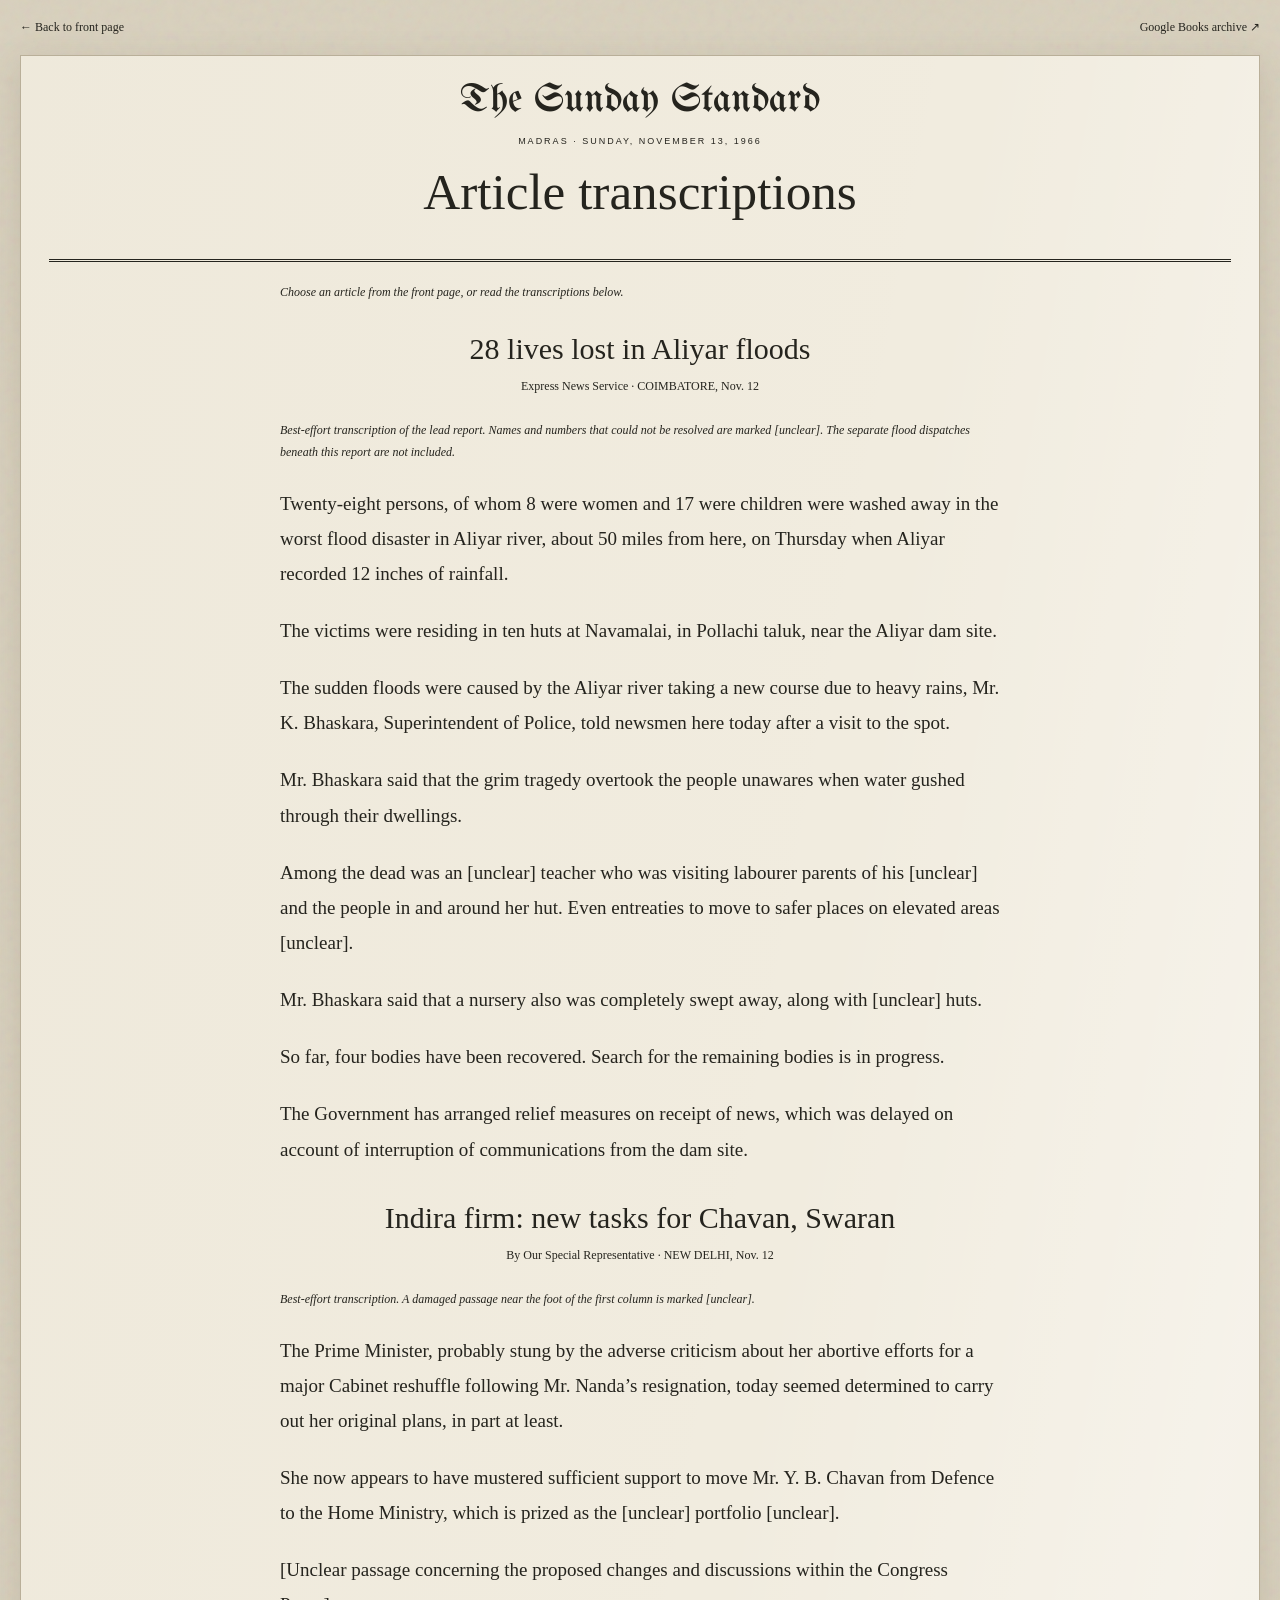
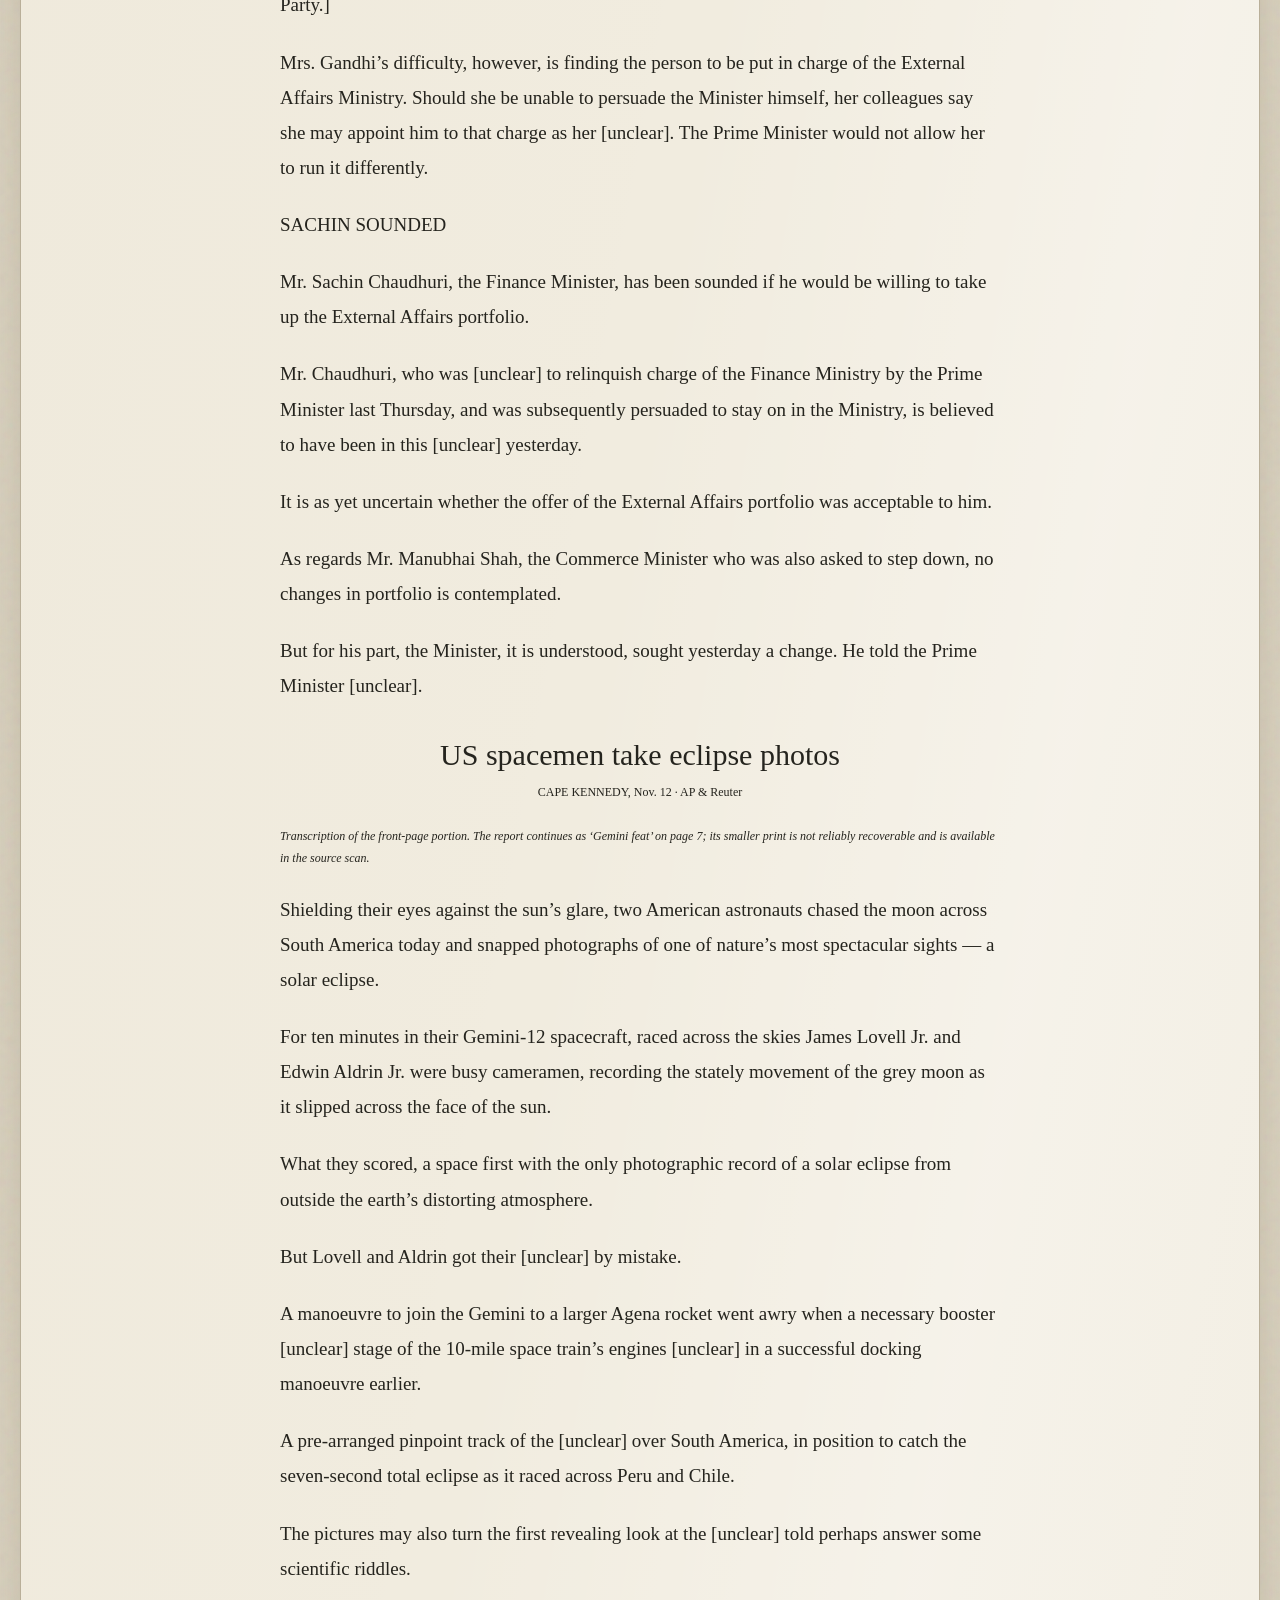
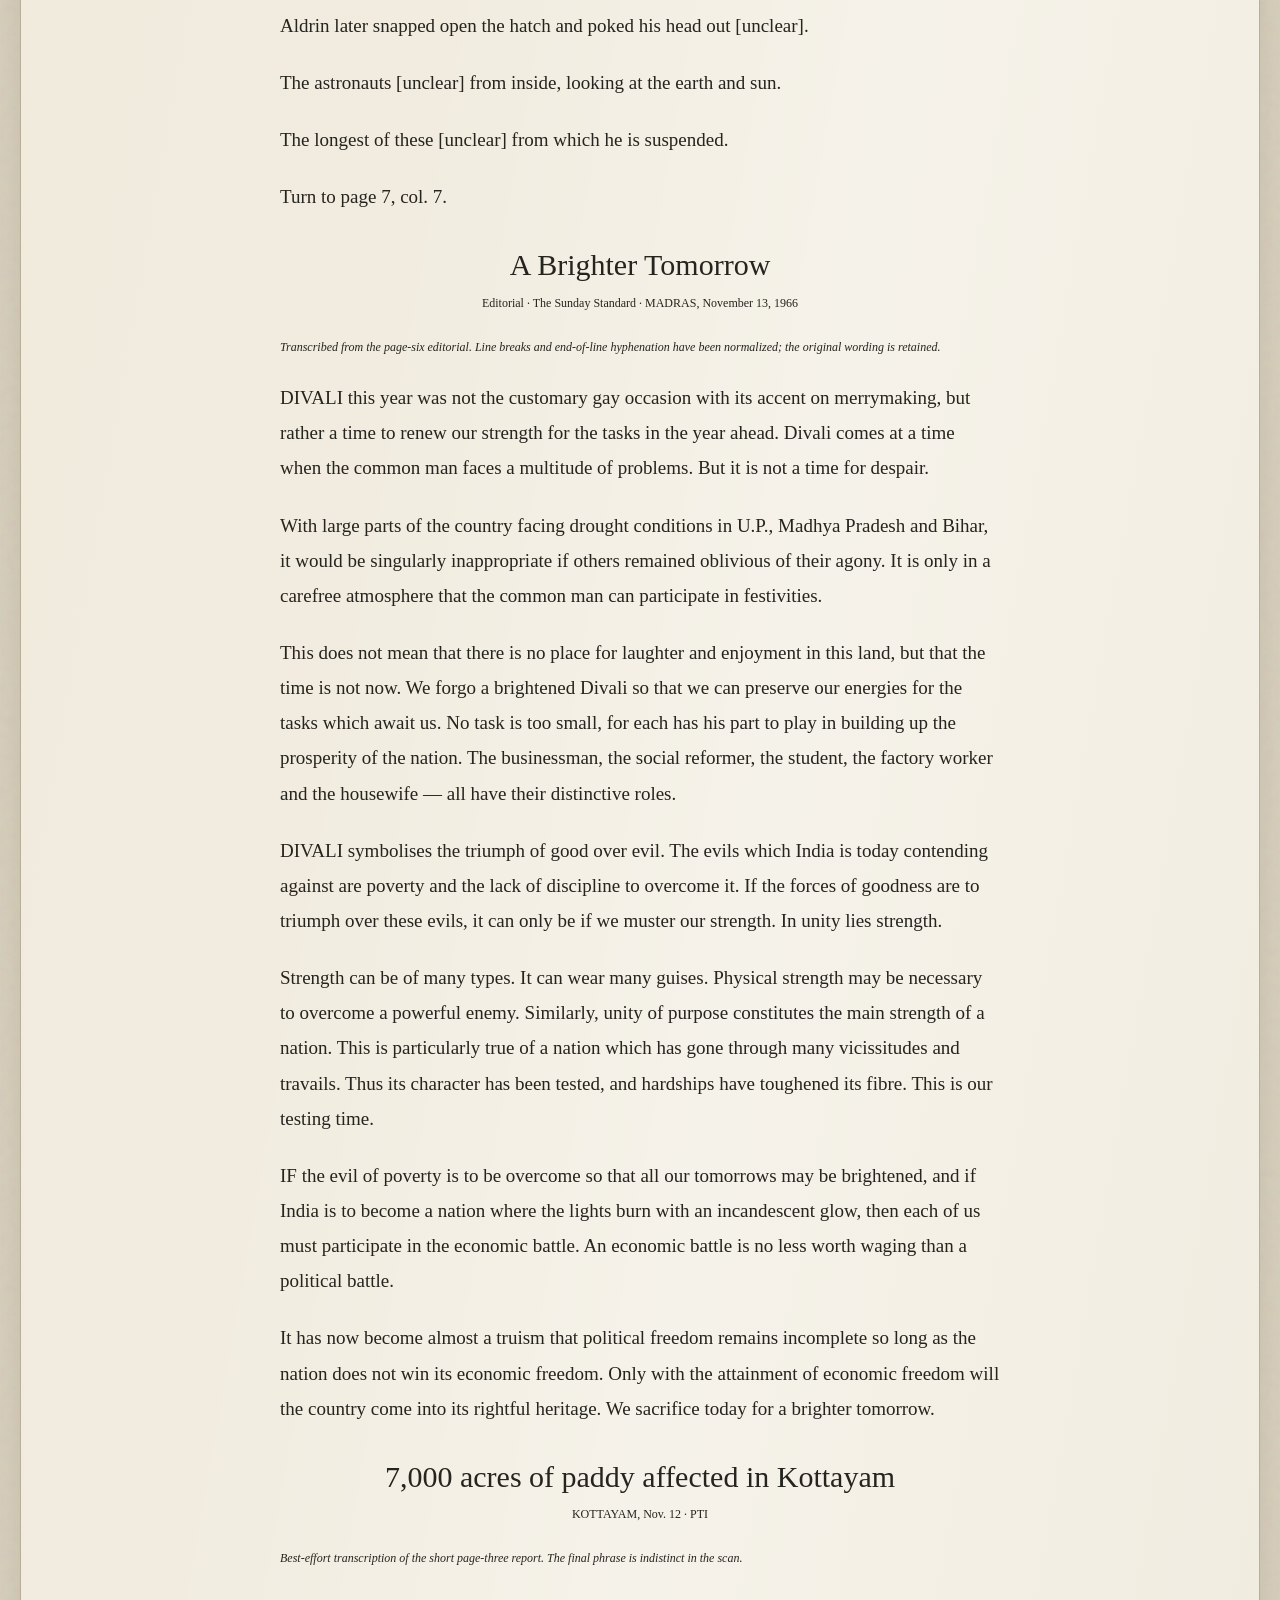
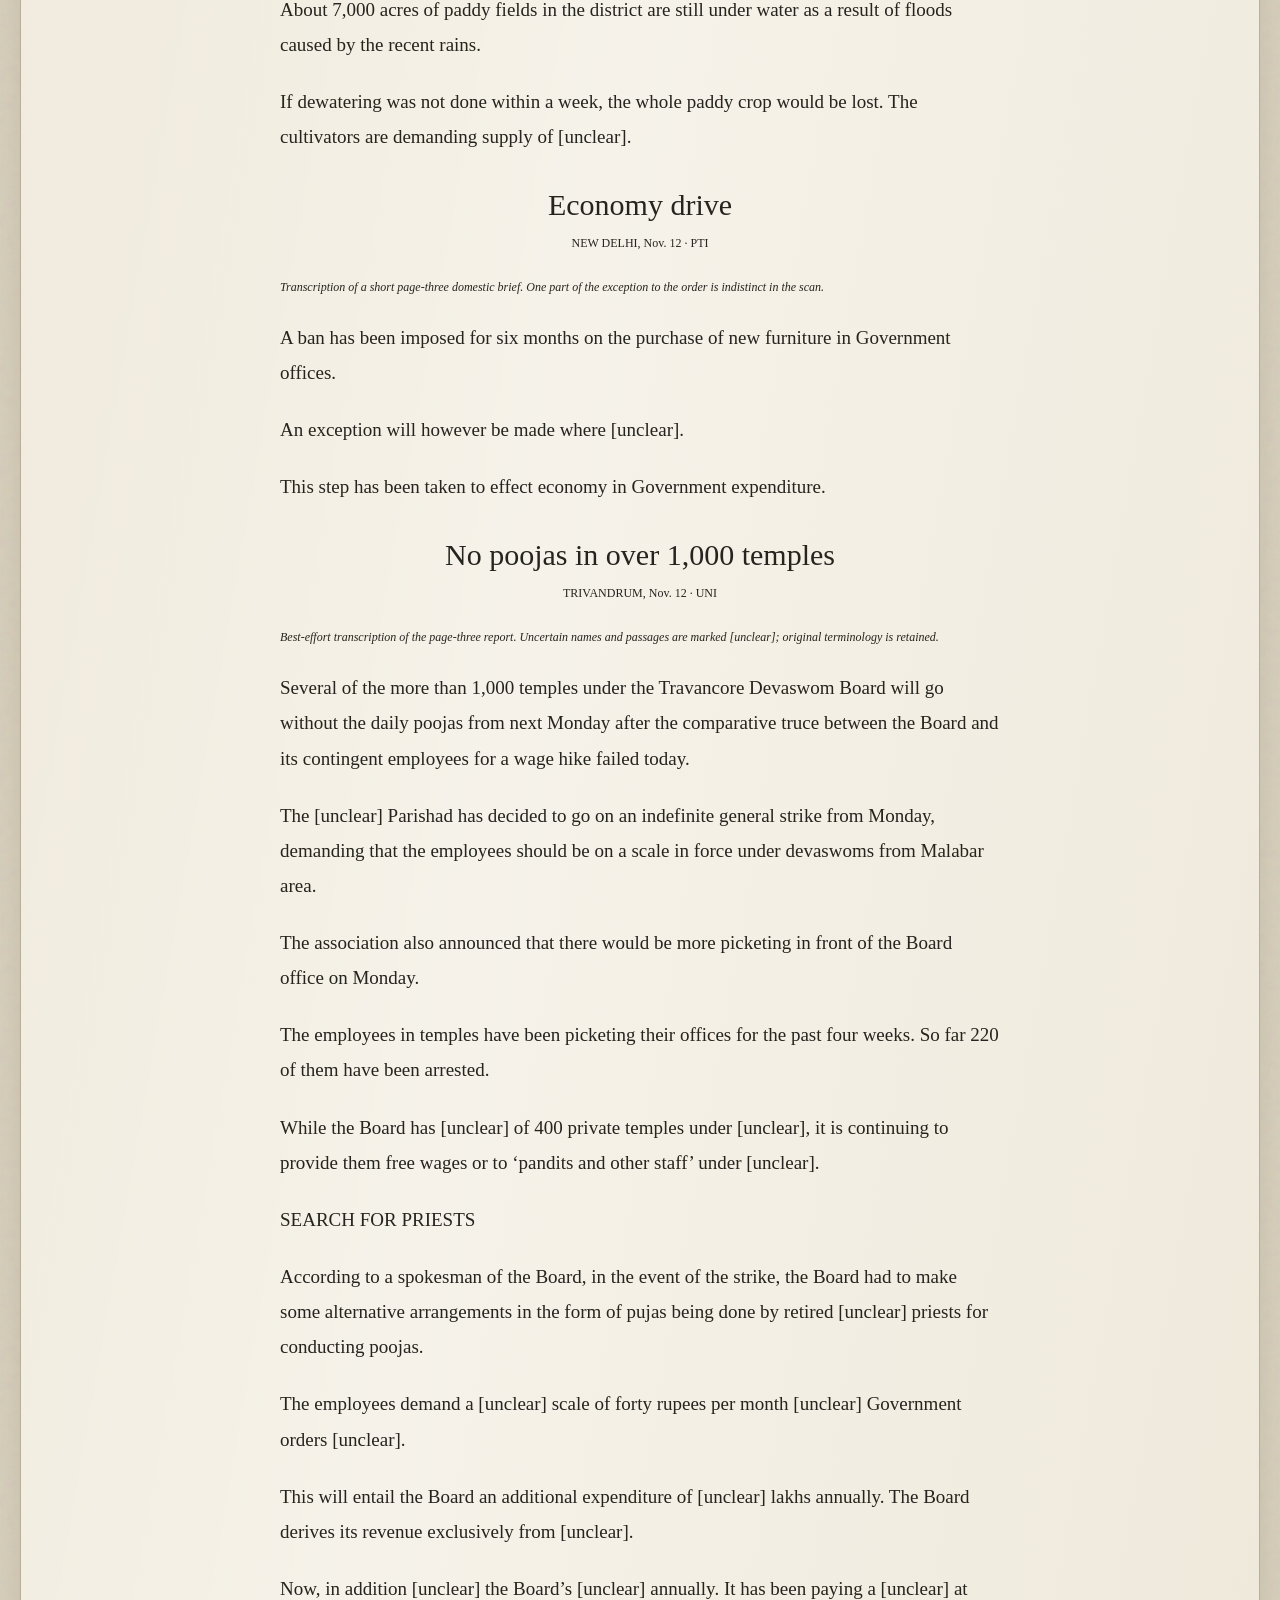
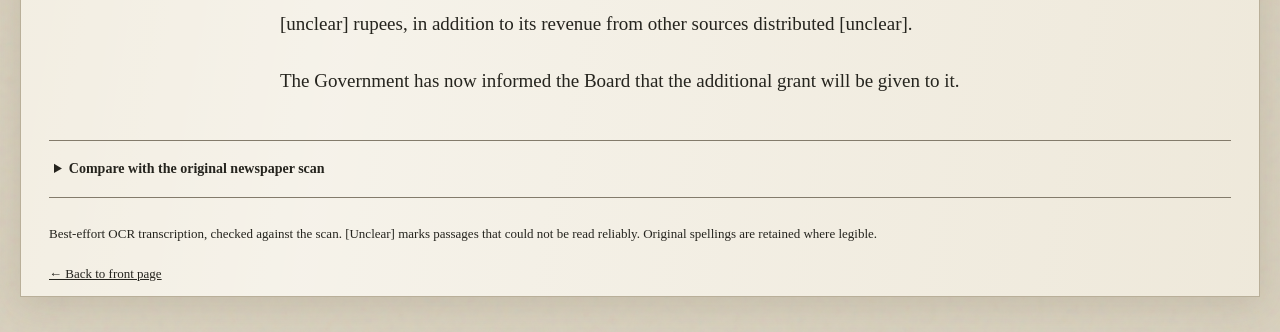
==== commit b094dab7: "Focus newspaper selection on Indian domestic news" ====
--- a/article.html
+++ b/article.html
@@ -8,7 +8,7 @@
   <link rel="stylesheet" href="newspaper.css">
   <link rel="stylesheet" href="reader.css">
   <link rel="stylesheet" href="transcription.css?v=static-text-1">
-  <script src="reader.js?v=static-text-1" defer></script>
+  <script src="reader.js?v=domestic-1" defer></script>
 </head>
 <body>
   <header class="toolbar"><a href="index.html">← Back to front page</a><a href="https://books.google.com/books?id=f5FlAAAAIBAJ&pg=PA1" id="external-source" target="_blank" rel="noreferrer">Google Books archive ↗</a></header>
@@ -20,10 +20,10 @@
         <section class="transcript-entry" id="aliyar" data-title="28 lives lost in Aliyar floods" data-byline="Express News Service · COIMBATORE, Nov. 12" data-page="1"><h2>28 lives lost in Aliyar floods</h2><p class="transcript-byline">Express News Service · COIMBATORE, Nov. 12</p><p class="transcript-note">Best-effort transcription of the lead report. Names and numbers that could not be resolved are marked [unclear]. The separate flood dispatches beneath this report are not included.</p><p>Twenty-eight persons, of whom 8 were women and 17 were children were washed away in the worst flood disaster in Aliyar river, about 50 miles from here, on Thursday when Aliyar recorded 12 inches of rainfall.</p><p>The victims were residing in ten huts at Navamalai, in Pollachi taluk, near the Aliyar dam site.</p><p>The sudden floods were caused by the Aliyar river taking a new course due to heavy rains, Mr. K. Bhaskara, Superintendent of Police, told newsmen here today after a visit to the spot.</p><p>Mr. Bhaskara said that the grim tragedy overtook the people unawares when water gushed through their dwellings.</p><p>Among the dead was an [unclear] teacher who was visiting labourer parents of his [unclear] and the people in and around her hut. Even entreaties to move to safer places on elevated areas [unclear].</p><p>Mr. Bhaskara said that a nursery also was completely swept away, along with [unclear] huts.</p><p>So far, four bodies have been recovered. Search for the remaining bodies is in progress.</p><p>The Government has arranged relief measures on receipt of news, which was delayed on account of interruption of communications from the dam site.</p></section>
         <section class="transcript-entry" id="cabinet" data-title="Indira firm: new tasks for Chavan, Swaran" data-byline="By Our Special Representative · NEW DELHI, Nov. 12" data-page="1"><h2>Indira firm: new tasks for Chavan, Swaran</h2><p class="transcript-byline">By Our Special Representative · NEW DELHI, Nov. 12</p><p class="transcript-note">Best-effort transcription. A damaged passage near the foot of the first column is marked [unclear].</p><p>The Prime Minister, probably stung by the adverse criticism about her abortive efforts for a major Cabinet reshuffle following Mr. Nanda’s resignation, today seemed determined to carry out her original plans, in part at least.</p><p>She now appears to have mustered sufficient support to move Mr. Y. B. Chavan from Defence to the Home Ministry, which is prized as the [unclear] portfolio [unclear].</p><p>[Unclear passage concerning the proposed changes and discussions within the Congress Party.]</p><p>Mrs. Gandhi’s difficulty, however, is finding the person to be put in charge of the External Affairs Ministry. Should she be unable to persuade the Minister himself, her colleagues say she may appoint him to that charge as her [unclear]. The Prime Minister would not allow her to run it differently.</p><p>SACHIN SOUNDED</p><p>Mr. Sachin Chaudhuri, the Finance Minister, has been sounded if he would be willing to take up the External Affairs portfolio.</p><p>Mr. Chaudhuri, who was [unclear] to relinquish charge of the Finance Ministry by the Prime Minister last Thursday, and was subsequently persuaded to stay on in the Ministry, is believed to have been in this [unclear] yesterday.</p><p>It is as yet uncertain whether the offer of the External Affairs portfolio was acceptable to him.</p><p>As regards Mr. Manubhai Shah, the Commerce Minister who was also asked to step down, no changes in portfolio is contemplated.</p><p>But for his part, the Minister, it is understood, sought yesterday a change. He told the Prime Minister [unclear].</p></section>
         <section class="transcript-entry" id="space" data-title="US spacemen take eclipse photos" data-byline="CAPE KENNEDY, Nov. 12 · AP &amp; Reuter" data-page="1" data-continuation="7"><h2>US spacemen take eclipse photos</h2><p class="transcript-byline">CAPE KENNEDY, Nov. 12 · AP &amp; Reuter</p><p class="transcript-note">Transcription of the front-page portion. The report continues as ‘Gemini feat’ on page 7; its smaller print is not reliably recoverable and is available in the source scan.</p><p>Shielding their eyes against the sun’s glare, two American astronauts chased the moon across South America today and snapped photographs of one of nature’s most spectacular sights — a solar eclipse.</p><p>For ten minutes in their Gemini-12 spacecraft, raced across the skies James Lovell Jr. and Edwin Aldrin Jr. were busy cameramen, recording the stately movement of the grey moon as it slipped across the face of the sun.</p><p>What they scored, a space first with the only photographic record of a solar eclipse from outside the earth’s distorting atmosphere.</p><p>But Lovell and Aldrin got their [unclear] by mistake.</p><p>A manoeuvre to join the Gemini to a larger Agena rocket went awry when a necessary booster [unclear] stage of the 10-mile space train’s engines [unclear] in a successful docking manoeuvre earlier.</p><p>A pre-arranged pinpoint track of the [unclear] over South America, in position to catch the seven-second total eclipse as it raced across Peru and Chile.</p><p>The pictures may also turn the first revealing look at the [unclear] told perhaps answer some scientific riddles.</p><p>Aldrin later snapped open the hatch and poked his head out [unclear].</p><p>The astronauts [unclear] from inside, looking at the earth and sun.</p><p>The longest of these [unclear] from which he is suspended.</p><p>Turn to page 7, col. 7.</p></section>
-        <section class="transcript-entry" id="davis" data-title="India lead 2–0 in Davis Cup" data-byline="NEW DELHI, Nov. 12" data-page="1" data-continuation="11"><h2>India lead 2–0 in Davis Cup</h2><p class="transcript-byline">NEW DELHI, Nov. 12</p><p class="transcript-note">Front-page report transcribed from the scan. The opening dateline is printed as New Delhi; the match is against West Germany. The last line refers readers to page 11 for details.</p><p>India won both the singles ties against West Germany on the first day in the Davis Cup inter-zone semi-final here today.</p><p>In the first match Ramanathan Krishnan crushed Wilhelm Bungert in straight sets — [unclear scores].</p><p>Jaidip Mukerjea, after being one set all at 1–1, rallied to beat [unclear] in a five-set victory [unclear scores].</p><p>Krishnan and Premjit Lall meet Bungert and [unclear] in the doubles match to be played tomorrow.</p><p>(Details on page 11.)</p></section>
-        <section class="transcript-entry" id="robbery" data-title="Housy robber" data-byline="MELBOURNE, Nov. 12 · Reuter" data-page="1"><h2>Housy robber</h2><p class="transcript-byline">MELBOURNE, Nov. 12 · Reuter</p><p class="transcript-note">Best-effort transcription of the short report. The amount and the opening words of the quoted remark are indistinct in the scan.</p><p>A bandit fired a sawn-off shotgun while raiding a betting shop of 2,200 [unclear] dollars (about [unclear]) in suburban Reservoir here today.</p><p>‘[Unclear], it was an accident,’ he told the frightened staff, before escaping.</p></section>
         <section class="transcript-entry" id="brighter" data-title="A Brighter Tomorrow" data-byline="Editorial · The Sunday Standard · MADRAS, November 13, 1966" data-page="6"><h2>A Brighter Tomorrow</h2><p class="transcript-byline">Editorial · The Sunday Standard · MADRAS, November 13, 1966</p><p class="transcript-note">Transcribed from the page-six editorial. Line breaks and end-of-line hyphenation have been normalized; the original wording is retained.</p><p>DIVALI this year was not the customary gay occasion with its accent on merrymaking, but rather a time to renew our strength for the tasks in the year ahead. Divali comes at a time when the common man faces a multitude of problems. But it is not a time for despair.</p><p>With large parts of the country facing drought conditions in U.P., Madhya Pradesh and Bihar, it would be singularly inappropriate if others remained oblivious of their agony. It is only in a carefree atmosphere that the common man can participate in festivities.</p><p>This does not mean that there is no place for laughter and enjoyment in this land, but that the time is not now. We forgo a brightened Divali so that we can preserve our energies for the tasks which await us. No task is too small, for each has his part to play in building up the prosperity of the nation. The businessman, the social reformer, the student, the factory worker and the housewife — all have their distinctive roles.</p><p>DIVALI symbolises the triumph of good over evil. The evils which India is today contending against are poverty and the lack of discipline to overcome it. If the forces of goodness are to triumph over these evils, it can only be if we muster our strength. In unity lies strength.</p><p>Strength can be of many types. It can wear many guises. Physical strength may be necessary to overcome a powerful enemy. Similarly, unity of purpose constitutes the main strength of a nation. This is particularly true of a nation which has gone through many vicissitudes and travails. Thus its character has been tested, and hardships have toughened its fibre. This is our testing time.</p><p>IF the evil of poverty is to be overcome so that all our tomorrows may be brightened, and if India is to become a nation where the lights burn with an incandescent glow, then each of us must participate in the economic battle. An economic battle is no less worth waging than a political battle.</p><p>It has now become almost a truism that political freedom remains incomplete so long as the nation does not win its economic freedom. Only with the attainment of economic freedom will the country come into its rightful heritage. We sacrifice today for a brighter tomorrow.</p></section>
-        <section class="transcript-entry" id="beatles" data-title="Beatles stay on" data-byline="LONDON, Nov. 12 · AP" data-page="7"><h2>Beatles stay on</h2><p class="transcript-byline">LONDON, Nov. 12 · AP</p><p class="transcript-note">Best-effort transcription of a short page-seven dispatch. One sentence is partly illegible.</p><p>The definitive word has come from John Lennon: the Beatles are not breaking up.</p><p>‘I suppose we’re to go on being the four mop-tops,’ Lennon told newsmen.</p><p>The 26-year-old Lennon [unclear] that the famous quartet would not [unclear].</p></section>
+        <section class="transcript-entry" id="paddy" data-title="7,000 acres of paddy affected in Kottayam" data-byline="KOTTAYAM, Nov. 12 · PTI" data-page="3"><h2>7,000 acres of paddy affected in Kottayam</h2><p class="transcript-byline">KOTTAYAM, Nov. 12 · PTI</p><p class="transcript-note">Best-effort transcription of the short page-three report. The final phrase is indistinct in the scan.</p><p>About 7,000 acres of paddy fields in the district are still under water as a result of floods caused by the recent rains.</p><p>If dewatering was not done within a week, the whole paddy crop would be lost. The cultivators are demanding supply of [unclear].</p></section>
+        <section class="transcript-entry" id="economy" data-title="Economy drive" data-byline="NEW DELHI, Nov. 12 · PTI" data-page="3"><h2>Economy drive</h2><p class="transcript-byline">NEW DELHI, Nov. 12 · PTI</p><p class="transcript-note">Transcription of a short page-three domestic brief. One part of the exception to the order is indistinct in the scan.</p><p>A ban has been imposed for six months on the purchase of new furniture in Government offices.</p><p>An exception will however be made where [unclear].</p><p>This step has been taken to effect economy in Government expenditure.</p></section>
+        <section class="transcript-entry" id="temples" data-title="No poojas in over 1,000 temples" data-byline="TRIVANDRUM, Nov. 12 · UNI" data-page="3"><h2>No poojas in over 1,000 temples</h2><p class="transcript-byline">TRIVANDRUM, Nov. 12 · UNI</p><p class="transcript-note">Best-effort transcription of the page-three report. Uncertain names and passages are marked [unclear]; original terminology is retained.</p><p>Several of the more than 1,000 temples under the Travancore Devaswom Board will go without the daily poojas from next Monday after the comparative truce between the Board and its contingent employees for a wage hike failed today.</p><p>The [unclear] Parishad has decided to go on an indefinite general strike from Monday, demanding that the employees should be on a scale in force under devaswoms from Malabar area.</p><p>The association also announced that there would be more picketing in front of the Board office on Monday.</p><p>The employees in temples have been picketing their offices for the past four weeks. So far 220 of them have been arrested.</p><p>While the Board has [unclear] of 400 private temples under [unclear], it is continuing to provide them free wages or to ‘pandits and other staff’ under [unclear].</p><p>SEARCH FOR PRIESTS</p><p>According to a spokesman of the Board, in the event of the strike, the Board had to make some alternative arrangements in the form of pujas being done by retired [unclear] priests for conducting poojas.</p><p>The employees demand a [unclear] scale of forty rupees per month [unclear] Government orders [unclear].</p><p>This will entail the Board an additional expenditure of [unclear] lakhs annually. The Board derives its revenue exclusively from [unclear].</p><p>Now, in addition [unclear] the Board’s [unclear] annually. It has been paying a [unclear] at [unclear] rupees, in addition to its revenue from other sources distributed [unclear].</p><p>The Government has now informed the Board that the additional grant will be given to it.</p></section>
       </div>
       <details class="source-details"><summary>Compare with the original newspaper scan</summary>
       <nav class="reader-controls" aria-label="Original issue pages"><label for="page-select">Newspaper page <select id="page-select"></select></label><button id="previous-page" type="button">← Previous</button><button id="next-page" type="button">Next →</button><button id="reader-zoom" type="button" aria-pressed="true">Fit page</button><a id="open-scan" href="assets/sunday-standard-1966-11-13.png" target="_blank" rel="noreferrer">Open scan ↗</a></nav>
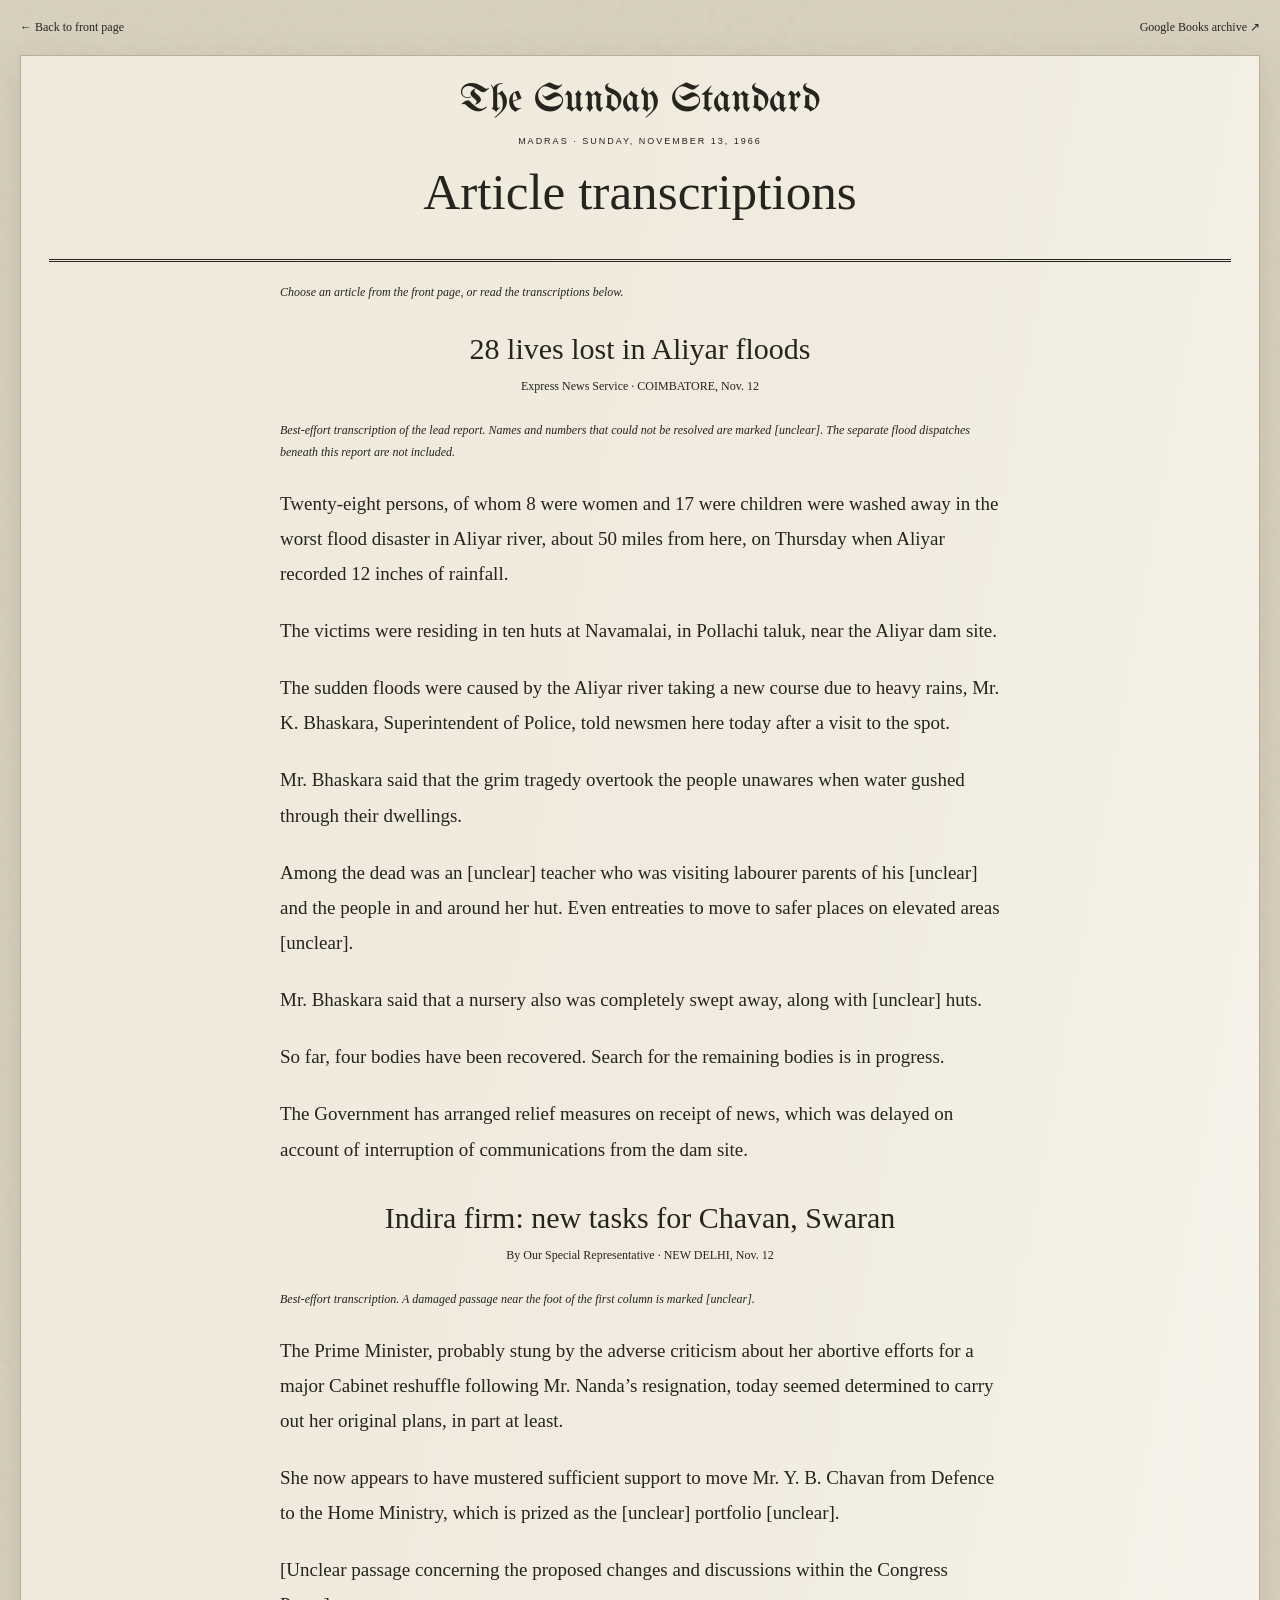
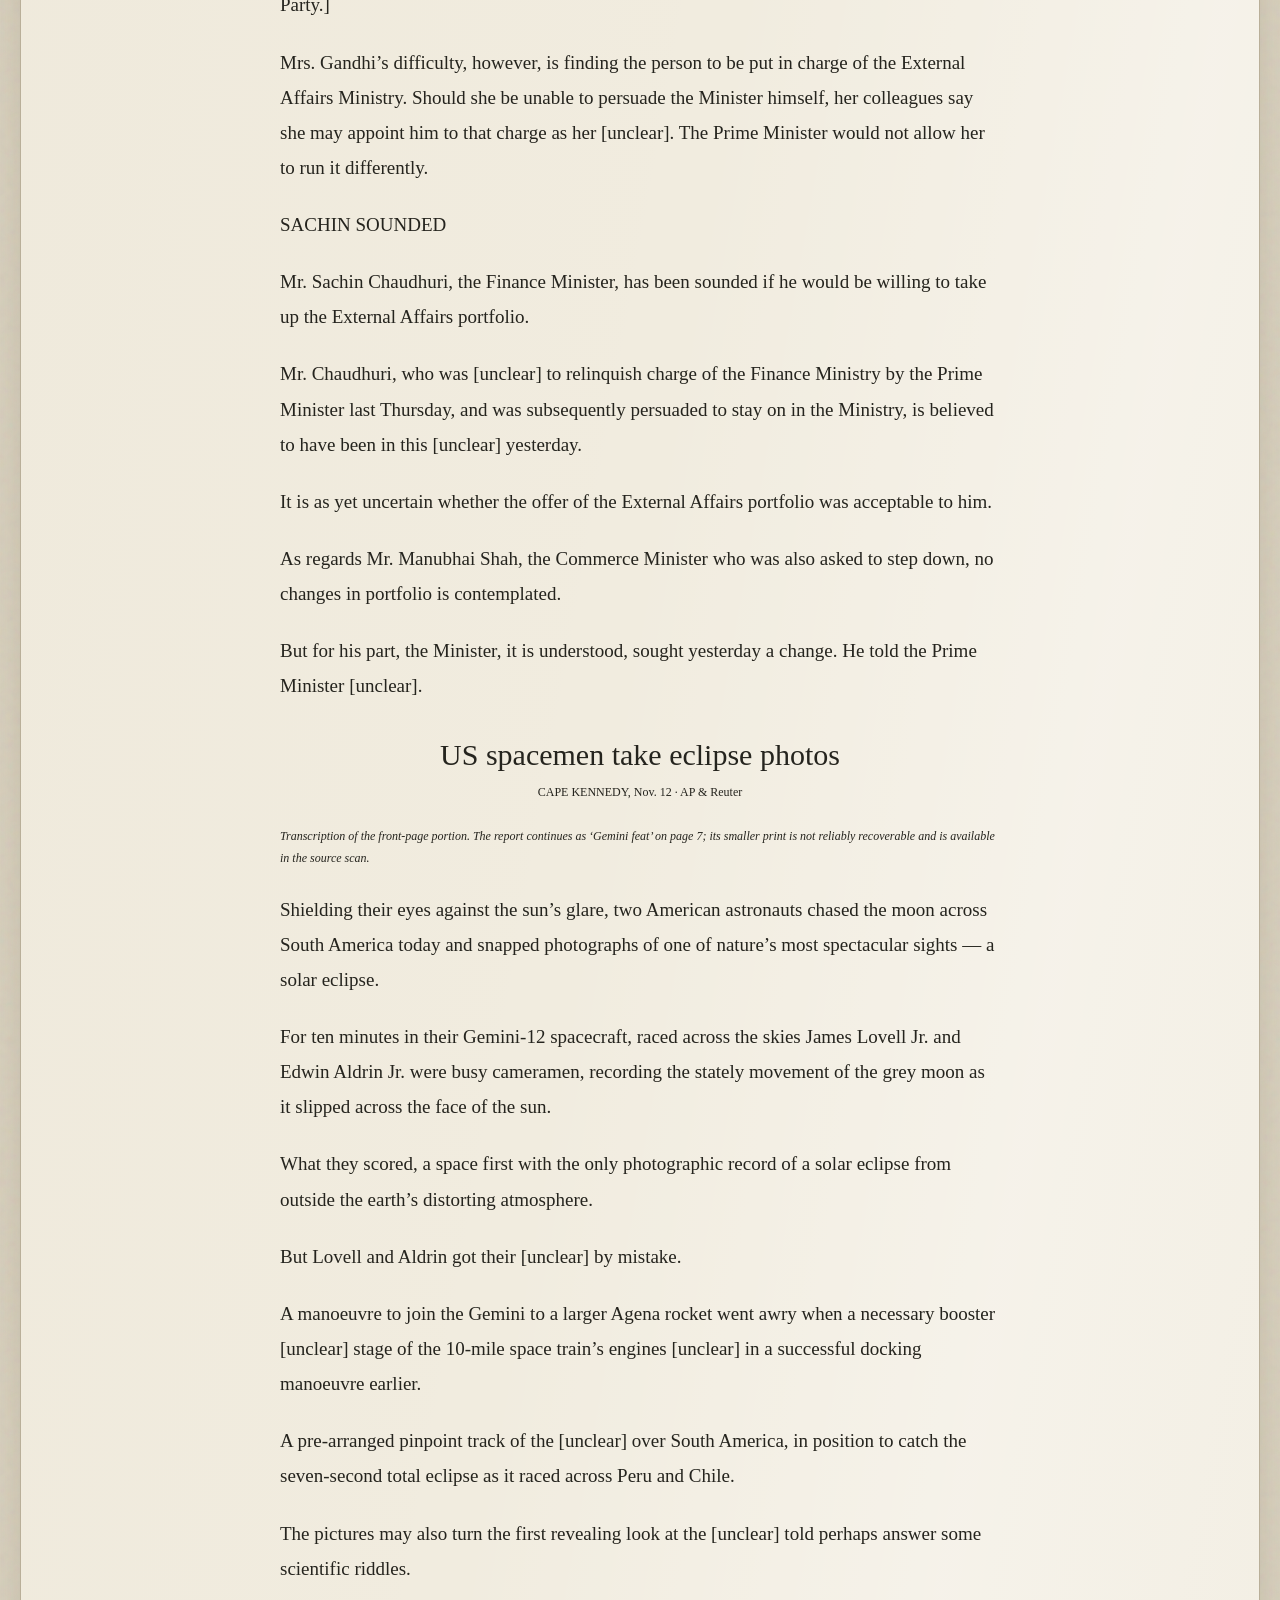
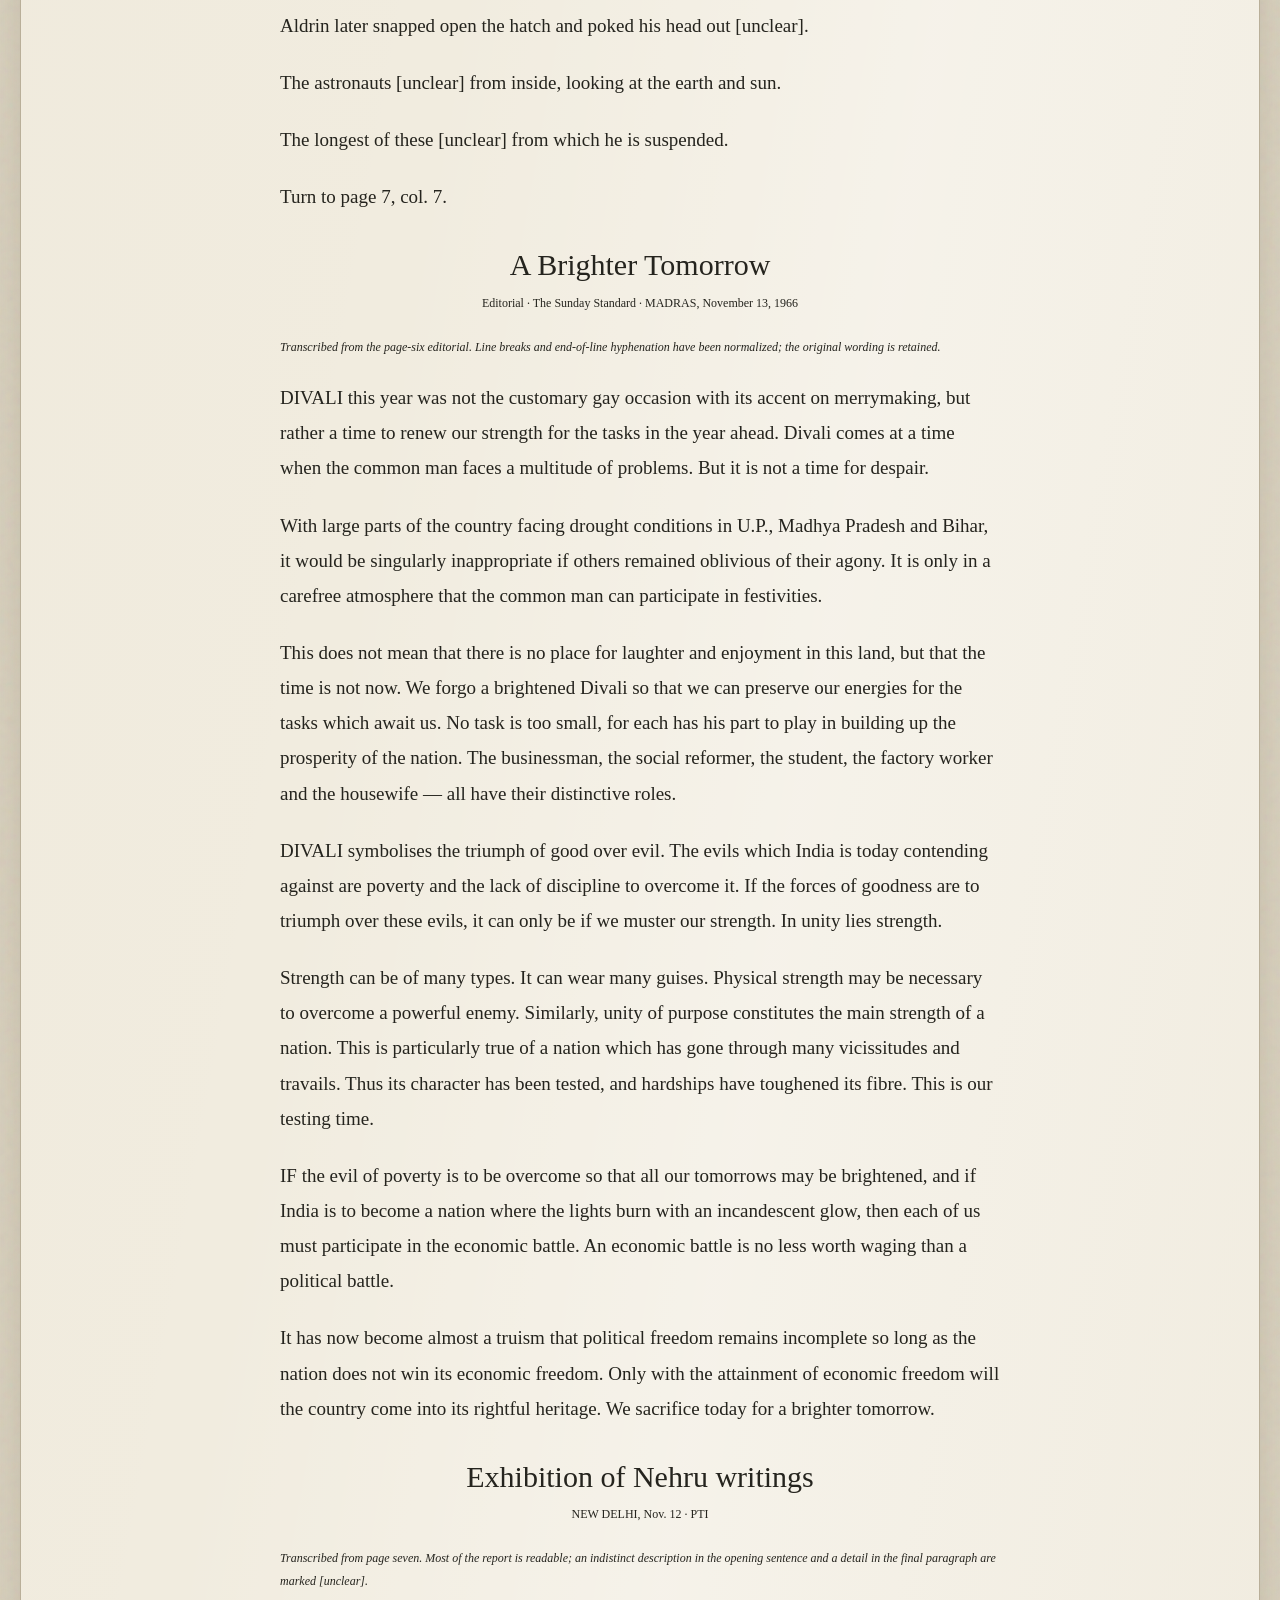
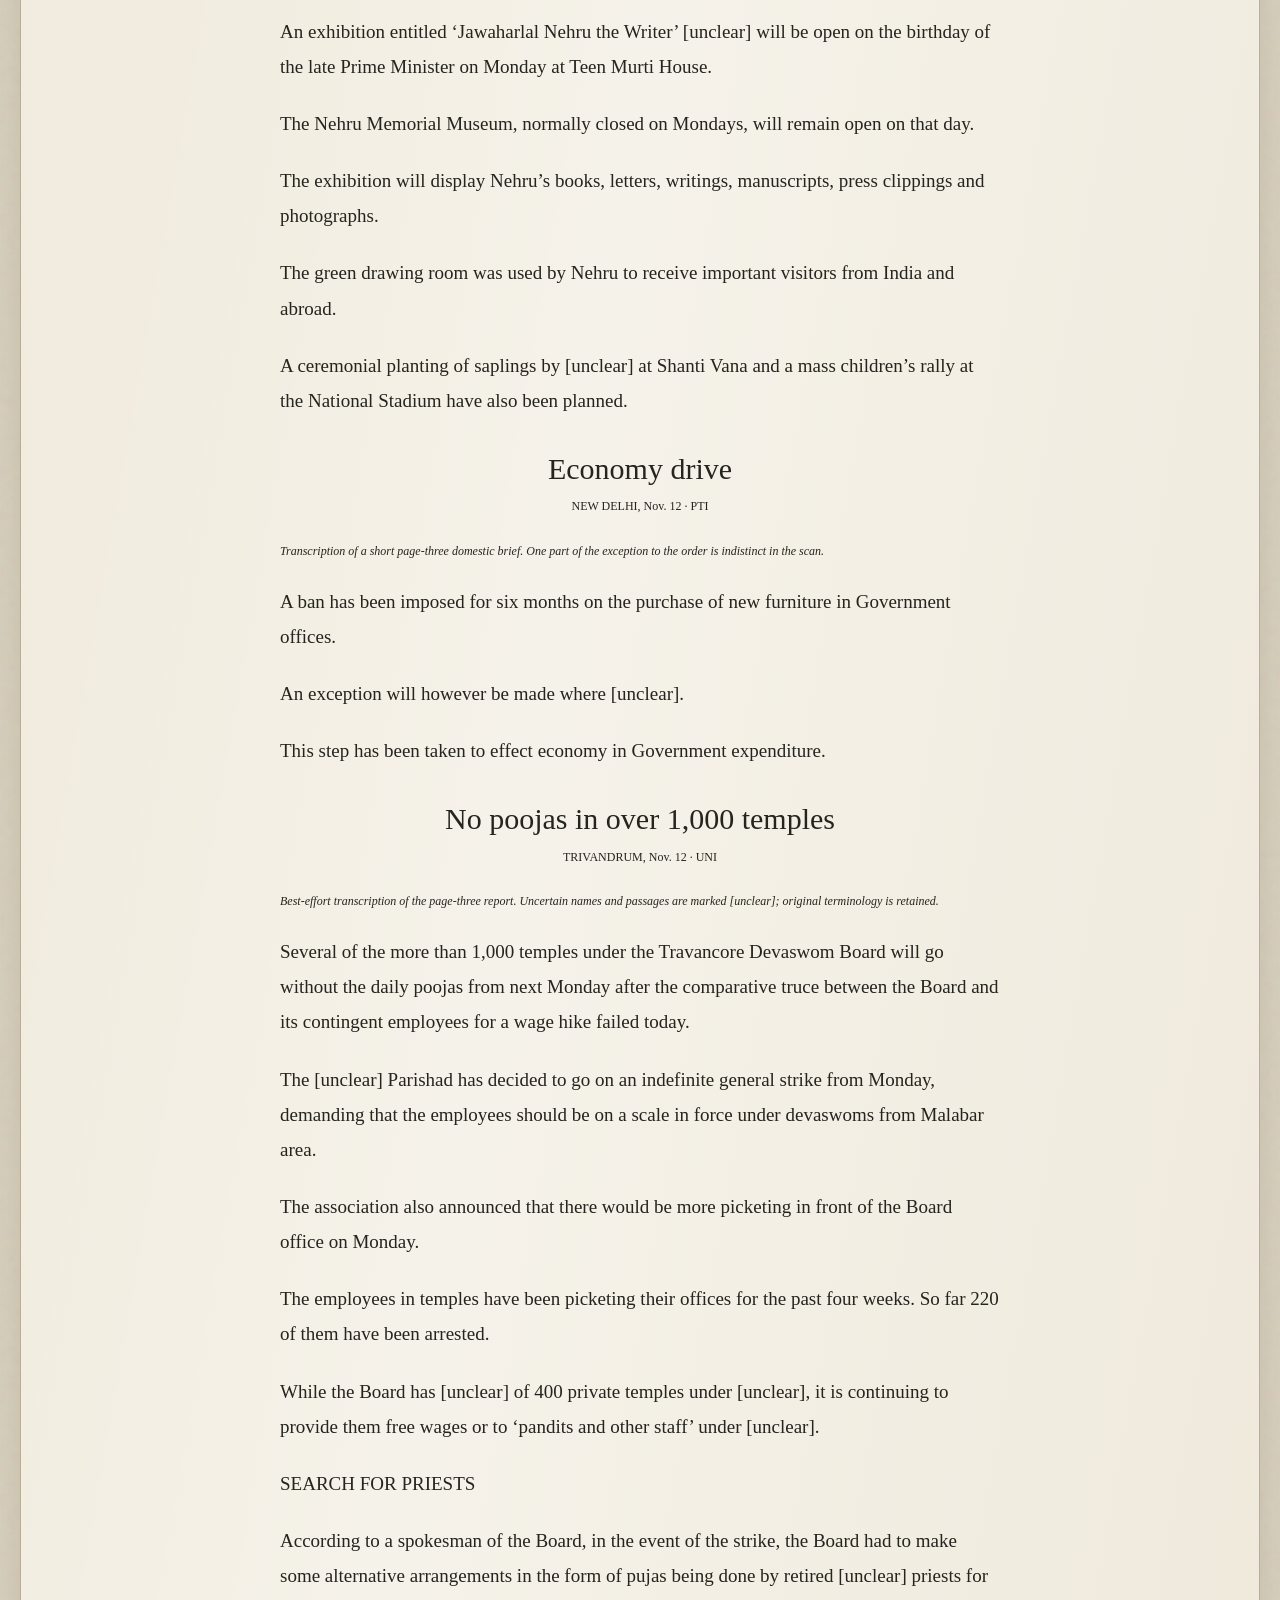
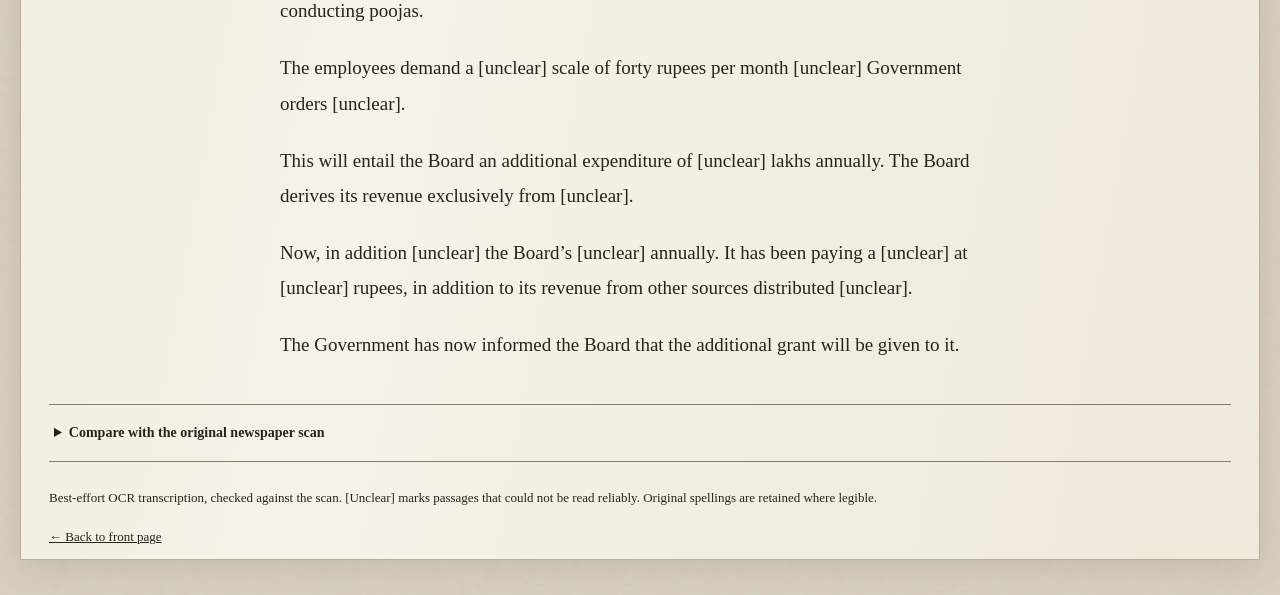
==== commit 8ec9f294: "Replace paddy brief with more readable Nehru exhibition report" ====
--- a/article.html
+++ b/article.html
@@ -8,7 +8,7 @@
   <link rel="stylesheet" href="newspaper.css">
   <link rel="stylesheet" href="reader.css">
   <link rel="stylesheet" href="transcription.css?v=static-text-1">
-  <script src="reader.js?v=domestic-1" defer></script>
+  <script src="reader.js?v=domestic-2" defer></script>
 </head>
 <body>
   <header class="toolbar"><a href="index.html">← Back to front page</a><a href="https://books.google.com/books?id=f5FlAAAAIBAJ&pg=PA1" id="external-source" target="_blank" rel="noreferrer">Google Books archive ↗</a></header>
@@ -21,7 +21,7 @@
         <section class="transcript-entry" id="cabinet" data-title="Indira firm: new tasks for Chavan, Swaran" data-byline="By Our Special Representative · NEW DELHI, Nov. 12" data-page="1"><h2>Indira firm: new tasks for Chavan, Swaran</h2><p class="transcript-byline">By Our Special Representative · NEW DELHI, Nov. 12</p><p class="transcript-note">Best-effort transcription. A damaged passage near the foot of the first column is marked [unclear].</p><p>The Prime Minister, probably stung by the adverse criticism about her abortive efforts for a major Cabinet reshuffle following Mr. Nanda’s resignation, today seemed determined to carry out her original plans, in part at least.</p><p>She now appears to have mustered sufficient support to move Mr. Y. B. Chavan from Defence to the Home Ministry, which is prized as the [unclear] portfolio [unclear].</p><p>[Unclear passage concerning the proposed changes and discussions within the Congress Party.]</p><p>Mrs. Gandhi’s difficulty, however, is finding the person to be put in charge of the External Affairs Ministry. Should she be unable to persuade the Minister himself, her colleagues say she may appoint him to that charge as her [unclear]. The Prime Minister would not allow her to run it differently.</p><p>SACHIN SOUNDED</p><p>Mr. Sachin Chaudhuri, the Finance Minister, has been sounded if he would be willing to take up the External Affairs portfolio.</p><p>Mr. Chaudhuri, who was [unclear] to relinquish charge of the Finance Ministry by the Prime Minister last Thursday, and was subsequently persuaded to stay on in the Ministry, is believed to have been in this [unclear] yesterday.</p><p>It is as yet uncertain whether the offer of the External Affairs portfolio was acceptable to him.</p><p>As regards Mr. Manubhai Shah, the Commerce Minister who was also asked to step down, no changes in portfolio is contemplated.</p><p>But for his part, the Minister, it is understood, sought yesterday a change. He told the Prime Minister [unclear].</p></section>
         <section class="transcript-entry" id="space" data-title="US spacemen take eclipse photos" data-byline="CAPE KENNEDY, Nov. 12 · AP &amp; Reuter" data-page="1" data-continuation="7"><h2>US spacemen take eclipse photos</h2><p class="transcript-byline">CAPE KENNEDY, Nov. 12 · AP &amp; Reuter</p><p class="transcript-note">Transcription of the front-page portion. The report continues as ‘Gemini feat’ on page 7; its smaller print is not reliably recoverable and is available in the source scan.</p><p>Shielding their eyes against the sun’s glare, two American astronauts chased the moon across South America today and snapped photographs of one of nature’s most spectacular sights — a solar eclipse.</p><p>For ten minutes in their Gemini-12 spacecraft, raced across the skies James Lovell Jr. and Edwin Aldrin Jr. were busy cameramen, recording the stately movement of the grey moon as it slipped across the face of the sun.</p><p>What they scored, a space first with the only photographic record of a solar eclipse from outside the earth’s distorting atmosphere.</p><p>But Lovell and Aldrin got their [unclear] by mistake.</p><p>A manoeuvre to join the Gemini to a larger Agena rocket went awry when a necessary booster [unclear] stage of the 10-mile space train’s engines [unclear] in a successful docking manoeuvre earlier.</p><p>A pre-arranged pinpoint track of the [unclear] over South America, in position to catch the seven-second total eclipse as it raced across Peru and Chile.</p><p>The pictures may also turn the first revealing look at the [unclear] told perhaps answer some scientific riddles.</p><p>Aldrin later snapped open the hatch and poked his head out [unclear].</p><p>The astronauts [unclear] from inside, looking at the earth and sun.</p><p>The longest of these [unclear] from which he is suspended.</p><p>Turn to page 7, col. 7.</p></section>
         <section class="transcript-entry" id="brighter" data-title="A Brighter Tomorrow" data-byline="Editorial · The Sunday Standard · MADRAS, November 13, 1966" data-page="6"><h2>A Brighter Tomorrow</h2><p class="transcript-byline">Editorial · The Sunday Standard · MADRAS, November 13, 1966</p><p class="transcript-note">Transcribed from the page-six editorial. Line breaks and end-of-line hyphenation have been normalized; the original wording is retained.</p><p>DIVALI this year was not the customary gay occasion with its accent on merrymaking, but rather a time to renew our strength for the tasks in the year ahead. Divali comes at a time when the common man faces a multitude of problems. But it is not a time for despair.</p><p>With large parts of the country facing drought conditions in U.P., Madhya Pradesh and Bihar, it would be singularly inappropriate if others remained oblivious of their agony. It is only in a carefree atmosphere that the common man can participate in festivities.</p><p>This does not mean that there is no place for laughter and enjoyment in this land, but that the time is not now. We forgo a brightened Divali so that we can preserve our energies for the tasks which await us. No task is too small, for each has his part to play in building up the prosperity of the nation. The businessman, the social reformer, the student, the factory worker and the housewife — all have their distinctive roles.</p><p>DIVALI symbolises the triumph of good over evil. The evils which India is today contending against are poverty and the lack of discipline to overcome it. If the forces of goodness are to triumph over these evils, it can only be if we muster our strength. In unity lies strength.</p><p>Strength can be of many types. It can wear many guises. Physical strength may be necessary to overcome a powerful enemy. Similarly, unity of purpose constitutes the main strength of a nation. This is particularly true of a nation which has gone through many vicissitudes and travails. Thus its character has been tested, and hardships have toughened its fibre. This is our testing time.</p><p>IF the evil of poverty is to be overcome so that all our tomorrows may be brightened, and if India is to become a nation where the lights burn with an incandescent glow, then each of us must participate in the economic battle. An economic battle is no less worth waging than a political battle.</p><p>It has now become almost a truism that political freedom remains incomplete so long as the nation does not win its economic freedom. Only with the attainment of economic freedom will the country come into its rightful heritage. We sacrifice today for a brighter tomorrow.</p></section>
-        <section class="transcript-entry" id="paddy" data-title="7,000 acres of paddy affected in Kottayam" data-byline="KOTTAYAM, Nov. 12 · PTI" data-page="3"><h2>7,000 acres of paddy affected in Kottayam</h2><p class="transcript-byline">KOTTAYAM, Nov. 12 · PTI</p><p class="transcript-note">Best-effort transcription of the short page-three report. The final phrase is indistinct in the scan.</p><p>About 7,000 acres of paddy fields in the district are still under water as a result of floods caused by the recent rains.</p><p>If dewatering was not done within a week, the whole paddy crop would be lost. The cultivators are demanding supply of [unclear].</p></section>
+        <section class="transcript-entry" id="nehru" data-title="Exhibition of Nehru writings" data-byline="NEW DELHI, Nov. 12 · PTI" data-page="7"><h2>Exhibition of Nehru writings</h2><p class="transcript-byline">NEW DELHI, Nov. 12 · PTI</p><p class="transcript-note">Transcribed from page seven. Most of the report is readable; an indistinct description in the opening sentence and a detail in the final paragraph are marked [unclear].</p><p>An exhibition entitled ‘Jawaharlal Nehru the Writer’ [unclear] will be open on the birthday of the late Prime Minister on Monday at Teen Murti House.</p><p>The Nehru Memorial Museum, normally closed on Mondays, will remain open on that day.</p><p>The exhibition will display Nehru’s books, letters, writings, manuscripts, press clippings and photographs.</p><p>The green drawing room was used by Nehru to receive important visitors from India and abroad.</p><p>A ceremonial planting of saplings by [unclear] at Shanti Vana and a mass children’s rally at the National Stadium have also been planned.</p></section>
         <section class="transcript-entry" id="economy" data-title="Economy drive" data-byline="NEW DELHI, Nov. 12 · PTI" data-page="3"><h2>Economy drive</h2><p class="transcript-byline">NEW DELHI, Nov. 12 · PTI</p><p class="transcript-note">Transcription of a short page-three domestic brief. One part of the exception to the order is indistinct in the scan.</p><p>A ban has been imposed for six months on the purchase of new furniture in Government offices.</p><p>An exception will however be made where [unclear].</p><p>This step has been taken to effect economy in Government expenditure.</p></section>
         <section class="transcript-entry" id="temples" data-title="No poojas in over 1,000 temples" data-byline="TRIVANDRUM, Nov. 12 · UNI" data-page="3"><h2>No poojas in over 1,000 temples</h2><p class="transcript-byline">TRIVANDRUM, Nov. 12 · UNI</p><p class="transcript-note">Best-effort transcription of the page-three report. Uncertain names and passages are marked [unclear]; original terminology is retained.</p><p>Several of the more than 1,000 temples under the Travancore Devaswom Board will go without the daily poojas from next Monday after the comparative truce between the Board and its contingent employees for a wage hike failed today.</p><p>The [unclear] Parishad has decided to go on an indefinite general strike from Monday, demanding that the employees should be on a scale in force under devaswoms from Malabar area.</p><p>The association also announced that there would be more picketing in front of the Board office on Monday.</p><p>The employees in temples have been picketing their offices for the past four weeks. So far 220 of them have been arrested.</p><p>While the Board has [unclear] of 400 private temples under [unclear], it is continuing to provide them free wages or to ‘pandits and other staff’ under [unclear].</p><p>SEARCH FOR PRIESTS</p><p>According to a spokesman of the Board, in the event of the strike, the Board had to make some alternative arrangements in the form of pujas being done by retired [unclear] priests for conducting poojas.</p><p>The employees demand a [unclear] scale of forty rupees per month [unclear] Government orders [unclear].</p><p>This will entail the Board an additional expenditure of [unclear] lakhs annually. The Board derives its revenue exclusively from [unclear].</p><p>Now, in addition [unclear] the Board’s [unclear] annually. It has been paying a [unclear] at [unclear] rupees, in addition to its revenue from other sources distributed [unclear].</p><p>The Government has now informed the Board that the additional grant will be given to it.</p></section>
       </div>
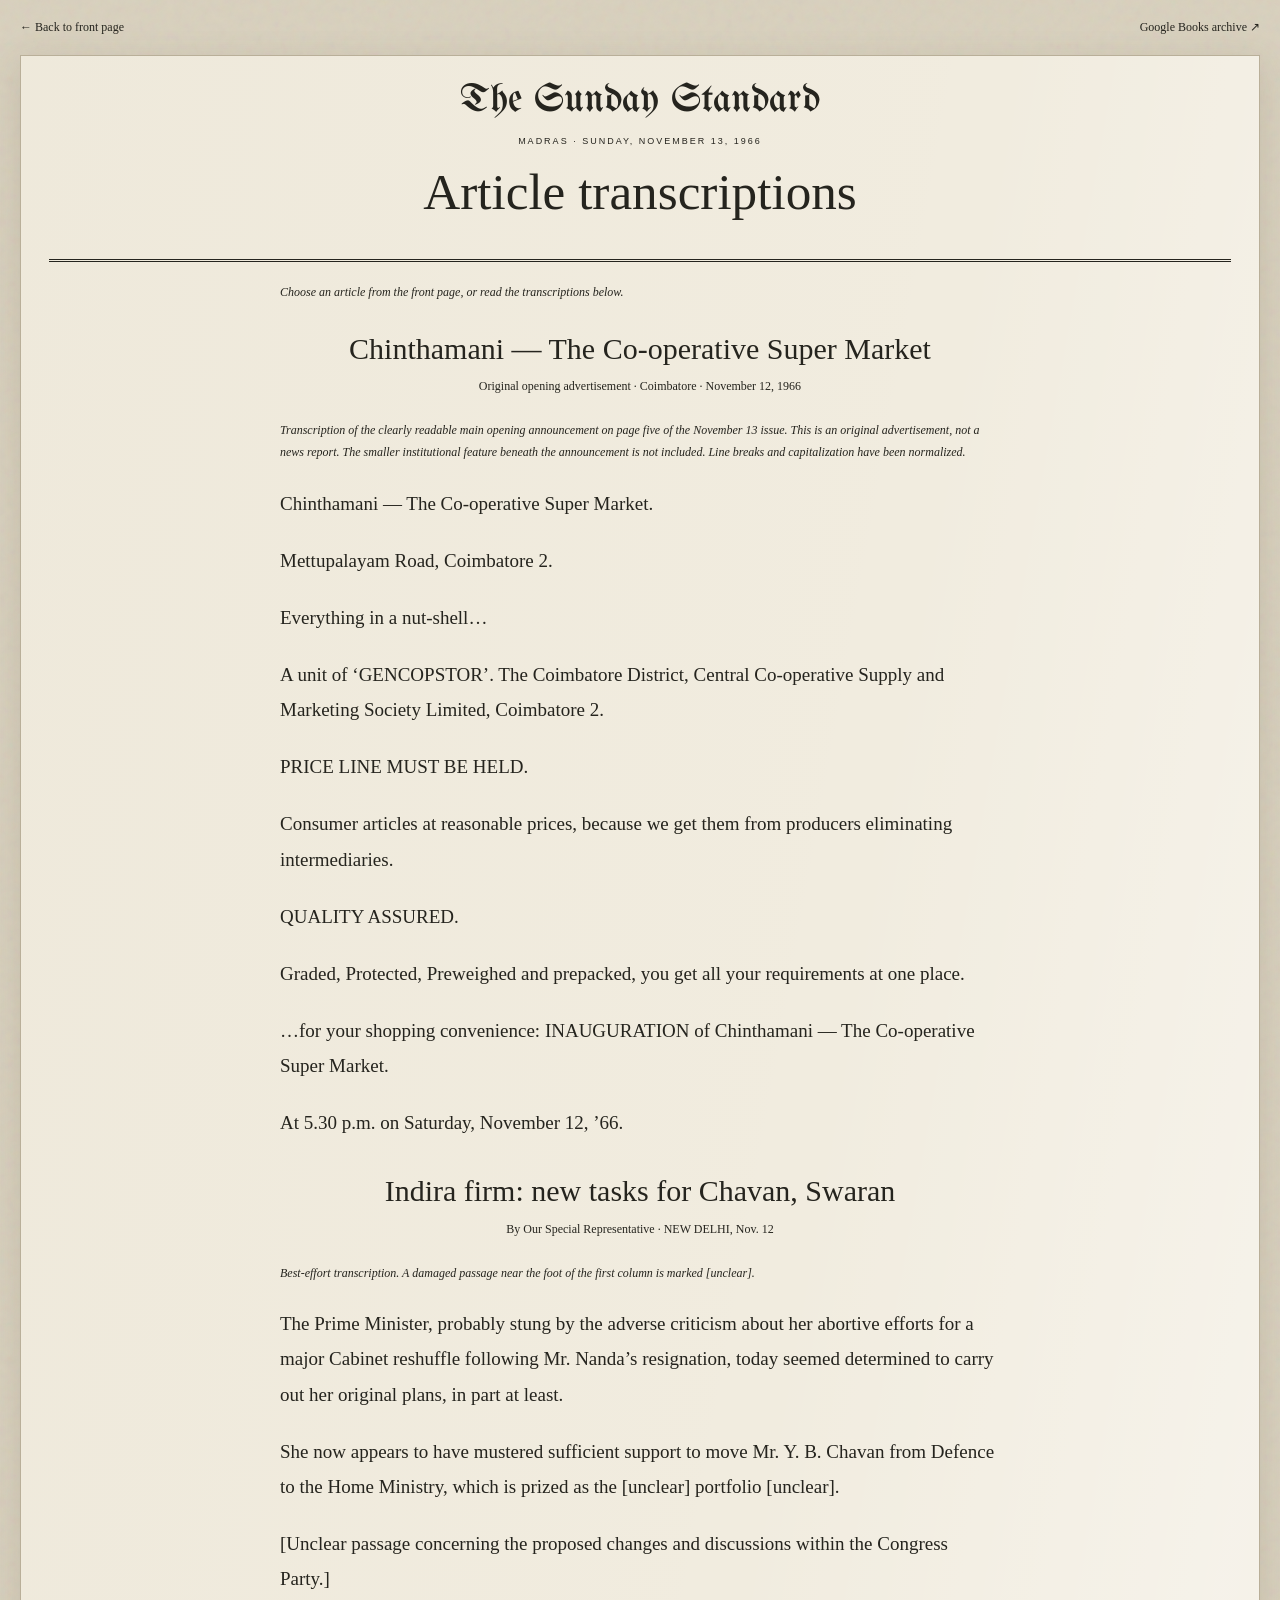
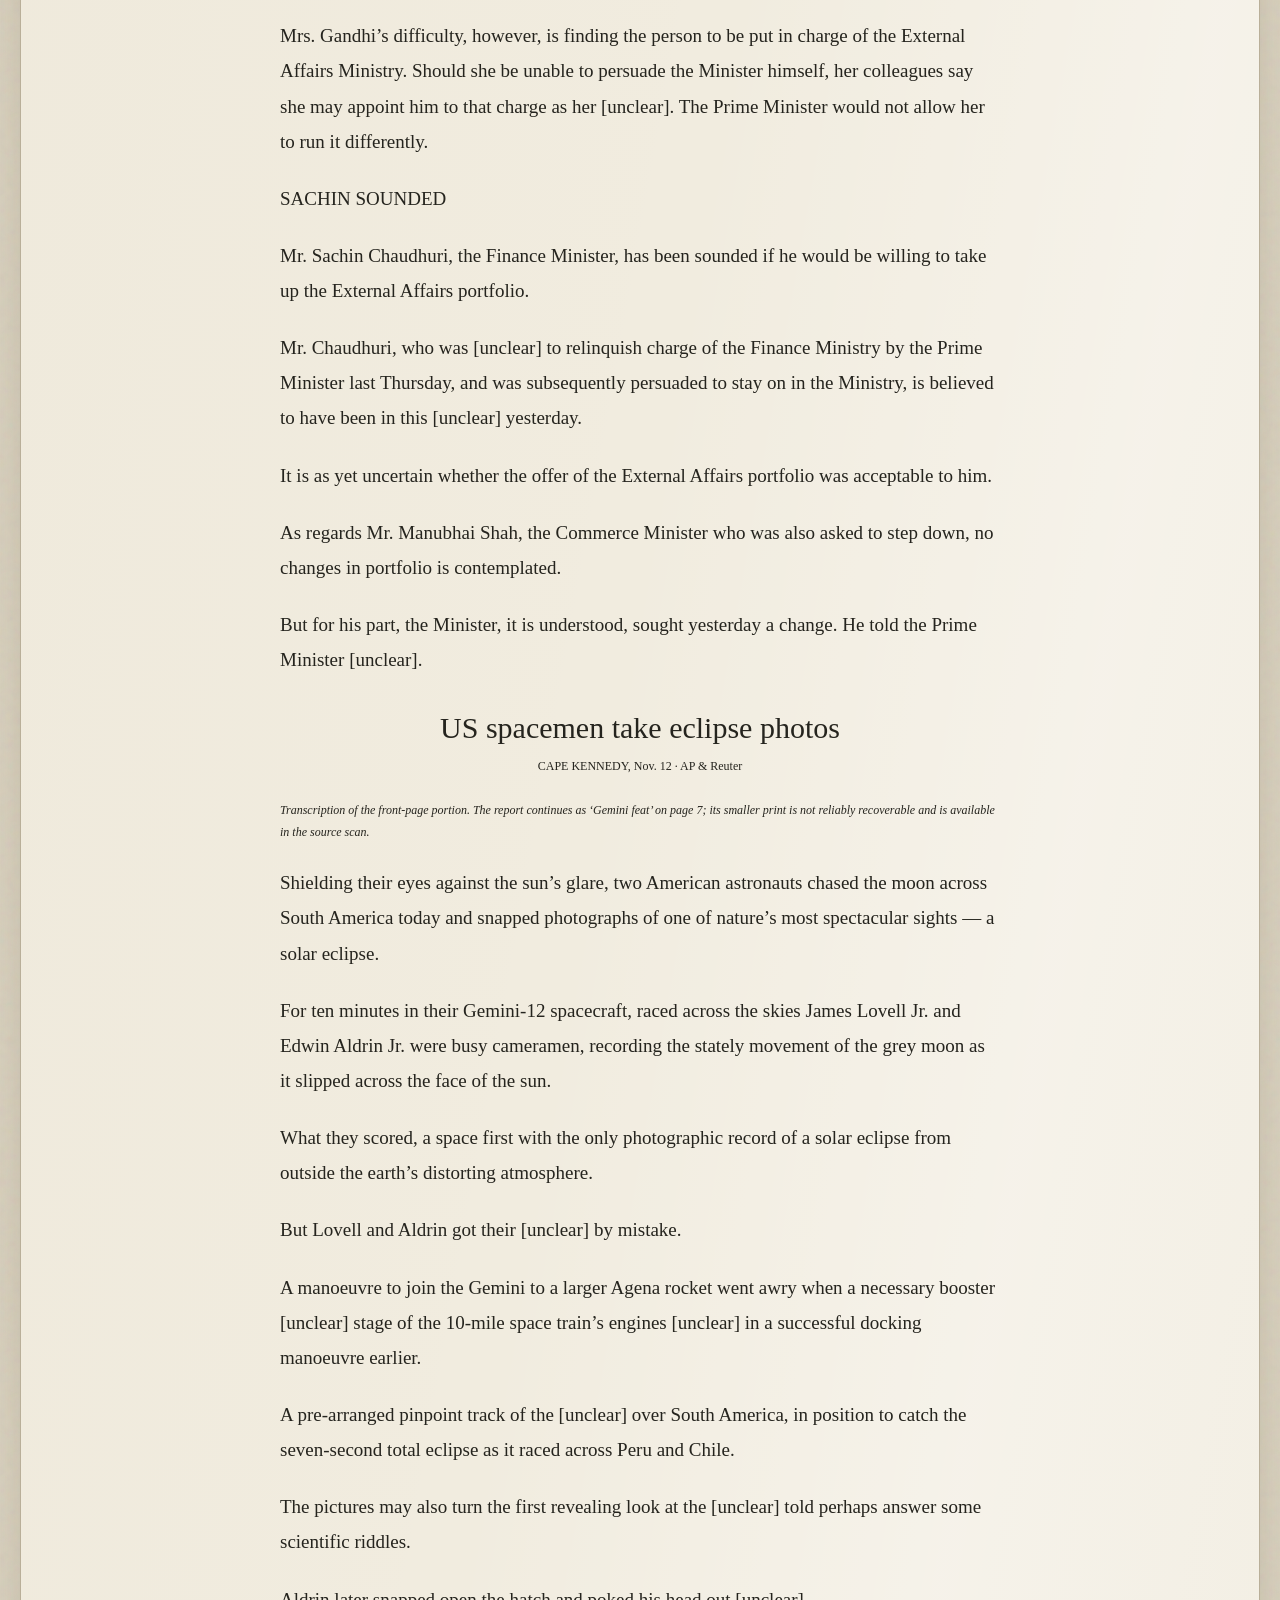
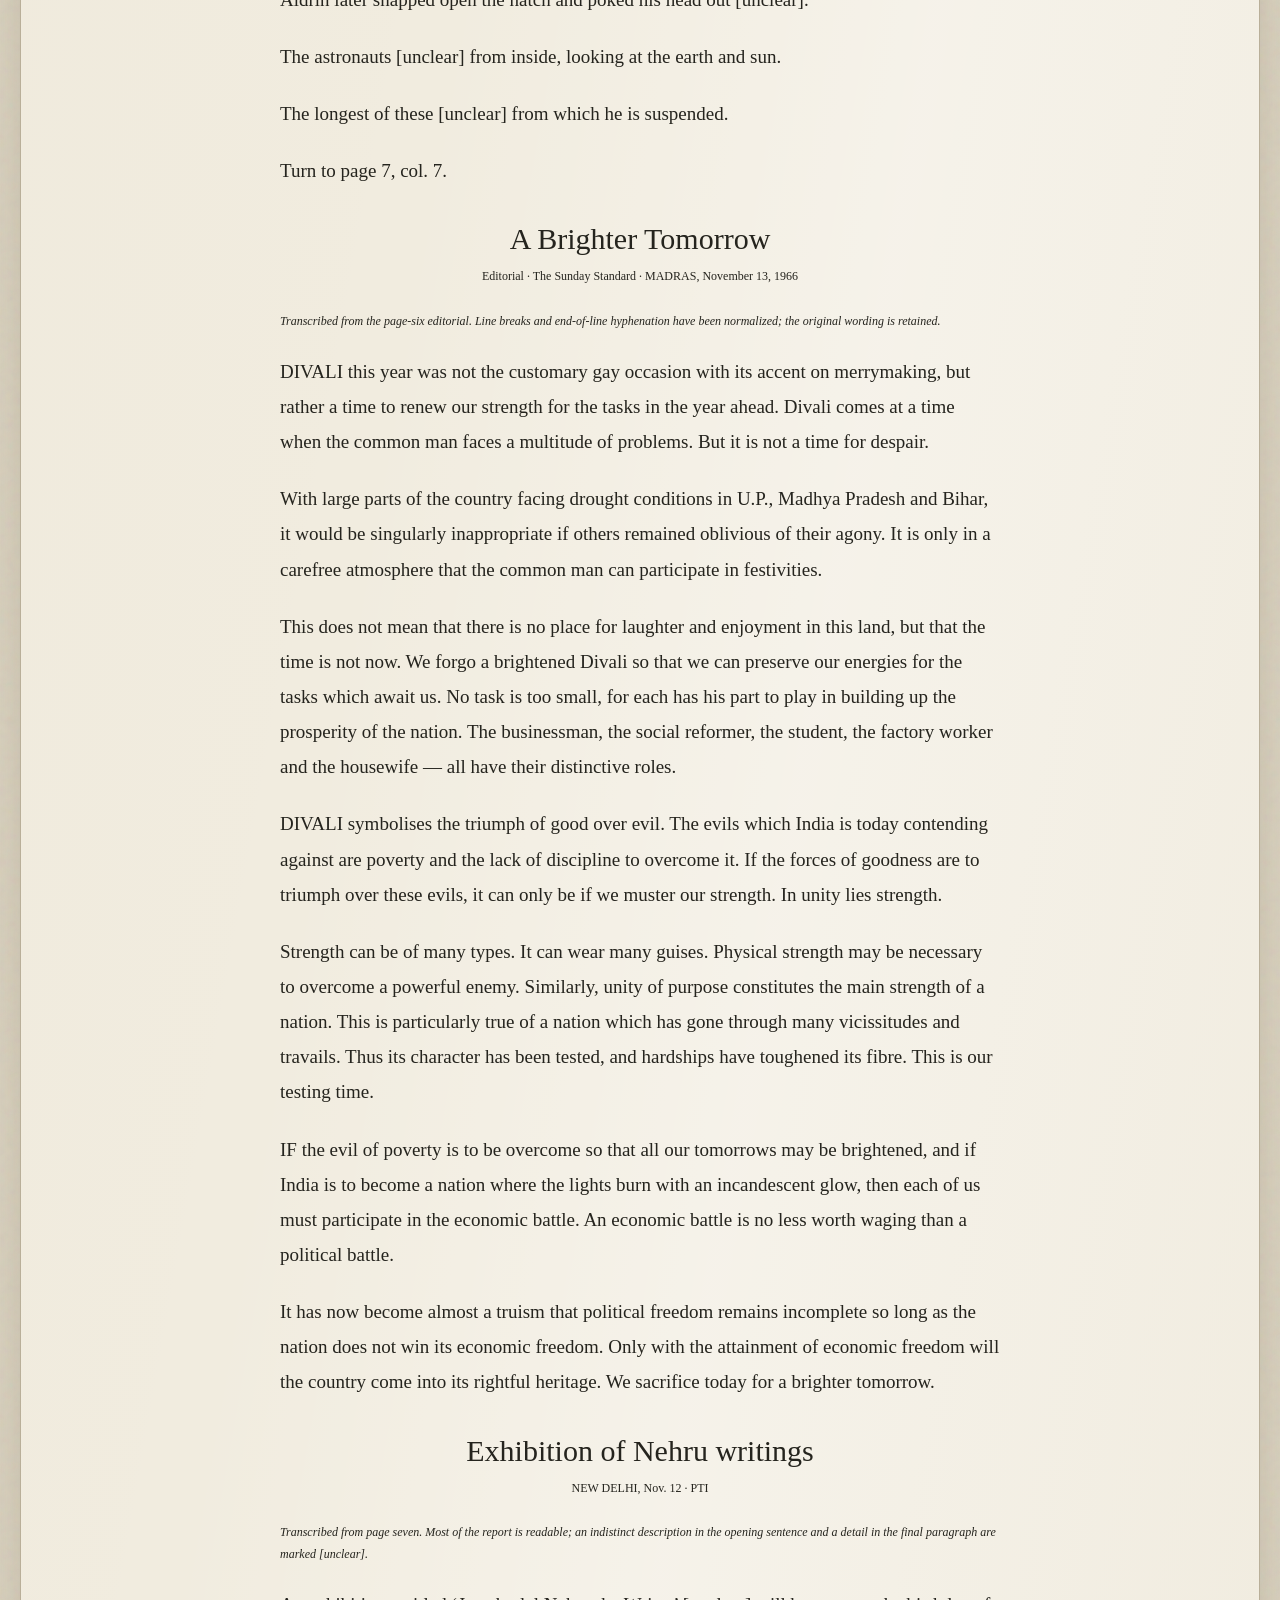
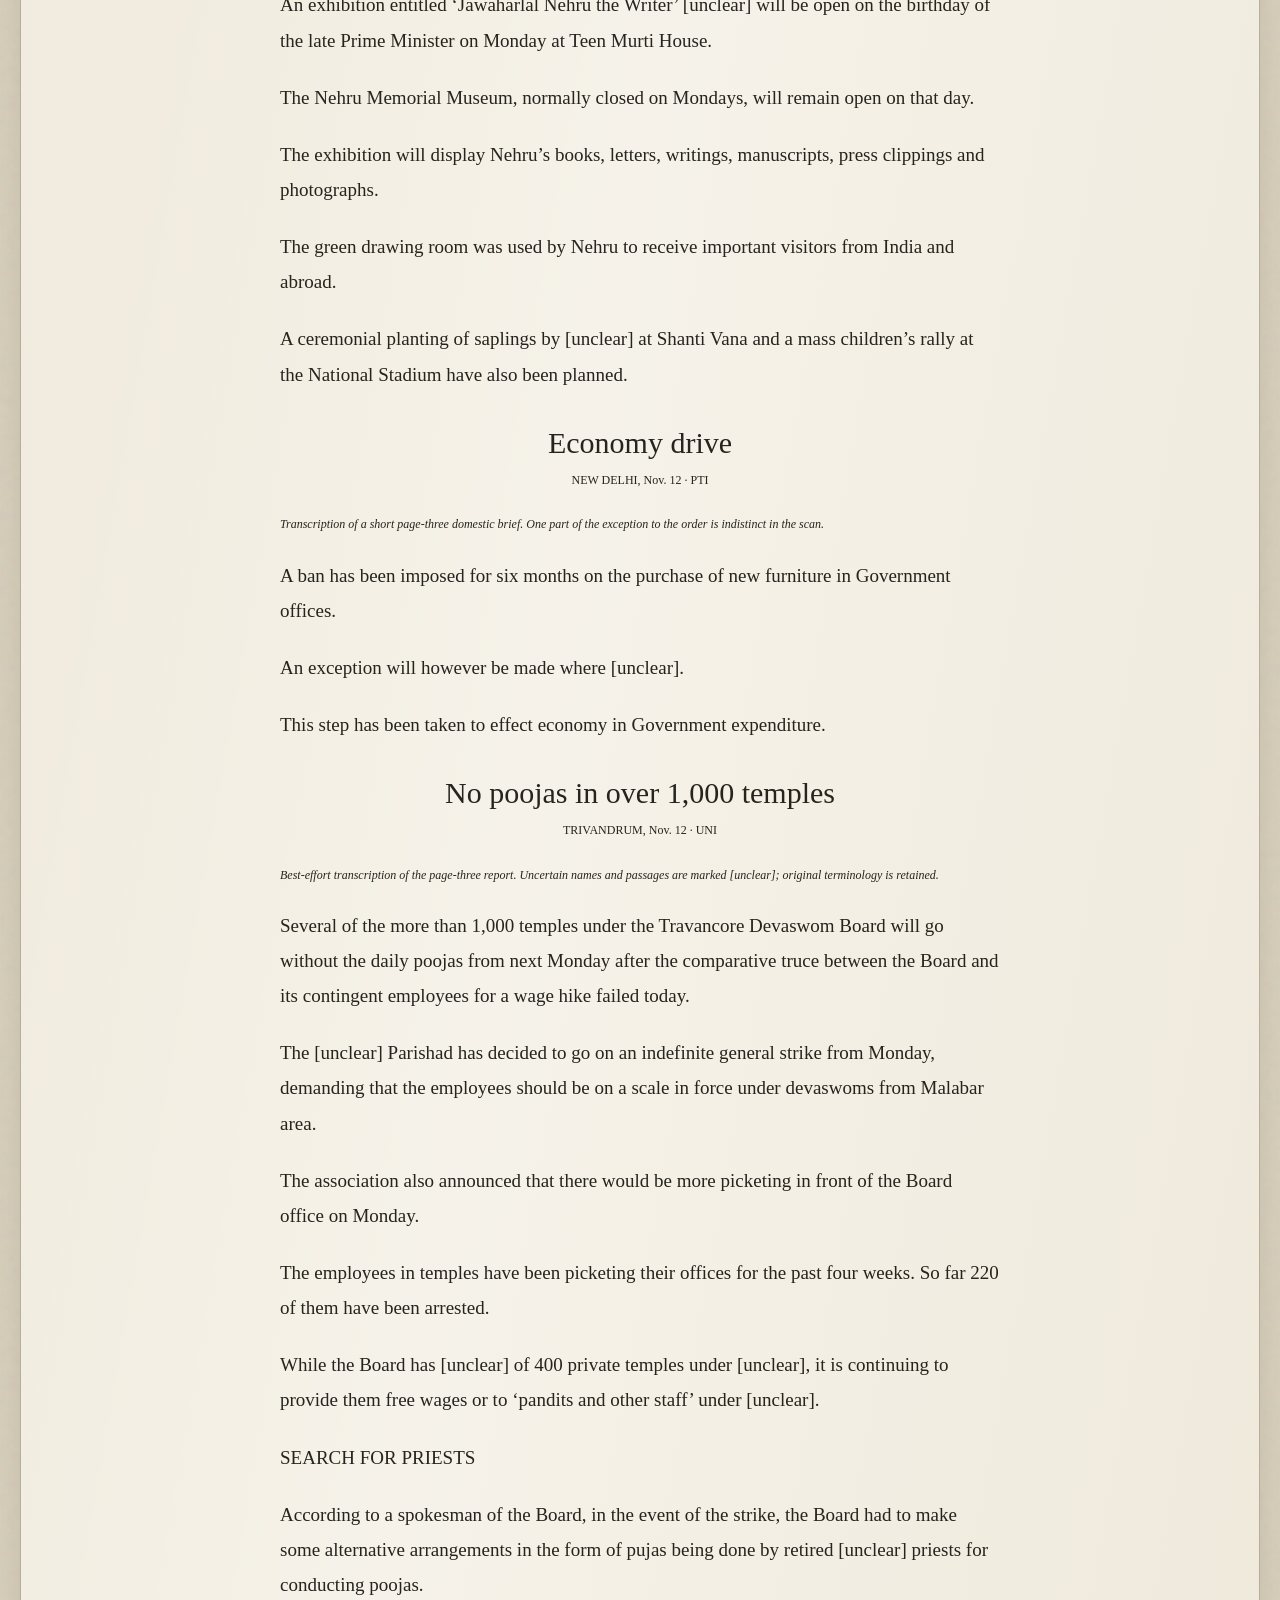
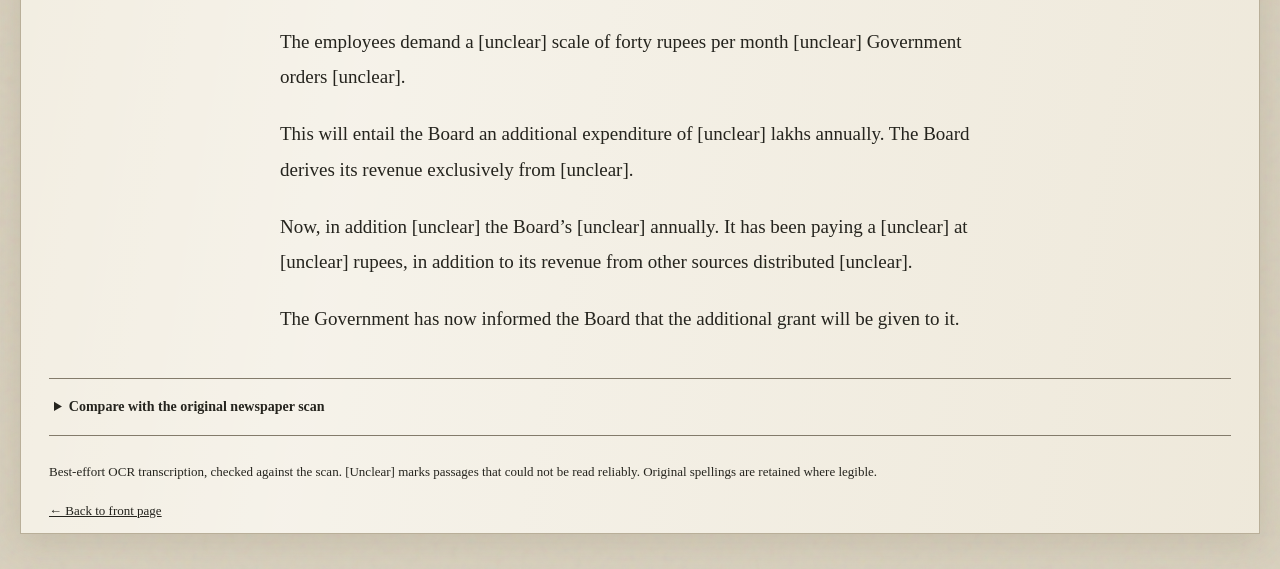
==== commit 218cb267: "Replace flood lead with readable Chinthamani opening announcement and illustration" ====
--- a/article.html
+++ b/article.html
@@ -8,7 +8,7 @@
   <link rel="stylesheet" href="newspaper.css">
   <link rel="stylesheet" href="reader.css">
   <link rel="stylesheet" href="transcription.css?v=static-text-1">
-  <script src="reader.js?v=domestic-2" defer></script>
+  <script src="reader.js?v=positive-lead-1" defer></script>
 </head>
 <body>
   <header class="toolbar"><a href="index.html">← Back to front page</a><a href="https://books.google.com/books?id=f5FlAAAAIBAJ&pg=PA1" id="external-source" target="_blank" rel="noreferrer">Google Books archive ↗</a></header>
@@ -17,7 +17,7 @@
       <header class="reader-heading"><a href="index.html" class="reader-masthead">The Sunday Standard</a><p class="section-label">MADRAS · SUNDAY, NOVEMBER 13, 1966</p><h1 id="article-title">Article transcriptions</h1><p id="article-byline"></p></header>
       <p class="reader-note" id="transcription-note">Original newspaper transcriptions. Uncertain passages are marked [unclear].</p>
       <div id="article-text" class="article-text">
-        <section class="transcript-entry" id="aliyar" data-title="28 lives lost in Aliyar floods" data-byline="Express News Service · COIMBATORE, Nov. 12" data-page="1"><h2>28 lives lost in Aliyar floods</h2><p class="transcript-byline">Express News Service · COIMBATORE, Nov. 12</p><p class="transcript-note">Best-effort transcription of the lead report. Names and numbers that could not be resolved are marked [unclear]. The separate flood dispatches beneath this report are not included.</p><p>Twenty-eight persons, of whom 8 were women and 17 were children were washed away in the worst flood disaster in Aliyar river, about 50 miles from here, on Thursday when Aliyar recorded 12 inches of rainfall.</p><p>The victims were residing in ten huts at Navamalai, in Pollachi taluk, near the Aliyar dam site.</p><p>The sudden floods were caused by the Aliyar river taking a new course due to heavy rains, Mr. K. Bhaskara, Superintendent of Police, told newsmen here today after a visit to the spot.</p><p>Mr. Bhaskara said that the grim tragedy overtook the people unawares when water gushed through their dwellings.</p><p>Among the dead was an [unclear] teacher who was visiting labourer parents of his [unclear] and the people in and around her hut. Even entreaties to move to safer places on elevated areas [unclear].</p><p>Mr. Bhaskara said that a nursery also was completely swept away, along with [unclear] huts.</p><p>So far, four bodies have been recovered. Search for the remaining bodies is in progress.</p><p>The Government has arranged relief measures on receipt of news, which was delayed on account of interruption of communications from the dam site.</p></section>
+        <section class="transcript-entry" id="chinthamani" data-title="Chinthamani — The Co-operative Super Market" data-byline="Original opening advertisement · Coimbatore · November 12, 1966" data-page="5"><h2>Chinthamani — The Co-operative Super Market</h2><p class="transcript-byline">Original opening advertisement · Coimbatore · November 12, 1966</p><p class="transcript-note">Transcription of the clearly readable main opening announcement on page five of the November 13 issue. This is an original advertisement, not a news report. The smaller institutional feature beneath the announcement is not included. Line breaks and capitalization have been normalized.</p><p>Chinthamani — The Co-operative Super Market.</p><p>Mettupalayam Road, Coimbatore 2.</p><p>Everything in a nut-shell…</p><p>A unit of ‘GENCOPSTOR’. The Coimbatore District, Central Co-operative Supply and Marketing Society Limited, Coimbatore 2.</p><p>PRICE LINE MUST BE HELD.</p><p>Consumer articles at reasonable prices, because we get them from producers eliminating intermediaries.</p><p>QUALITY ASSURED.</p><p>Graded, Protected, Preweighed and prepacked, you get all your requirements at one place.</p><p>…for your shopping convenience: INAUGURATION of Chinthamani — The Co-operative Super Market.</p><p>At 5.30 p.m. on Saturday, November 12, ’66.</p></section>
         <section class="transcript-entry" id="cabinet" data-title="Indira firm: new tasks for Chavan, Swaran" data-byline="By Our Special Representative · NEW DELHI, Nov. 12" data-page="1"><h2>Indira firm: new tasks for Chavan, Swaran</h2><p class="transcript-byline">By Our Special Representative · NEW DELHI, Nov. 12</p><p class="transcript-note">Best-effort transcription. A damaged passage near the foot of the first column is marked [unclear].</p><p>The Prime Minister, probably stung by the adverse criticism about her abortive efforts for a major Cabinet reshuffle following Mr. Nanda’s resignation, today seemed determined to carry out her original plans, in part at least.</p><p>She now appears to have mustered sufficient support to move Mr. Y. B. Chavan from Defence to the Home Ministry, which is prized as the [unclear] portfolio [unclear].</p><p>[Unclear passage concerning the proposed changes and discussions within the Congress Party.]</p><p>Mrs. Gandhi’s difficulty, however, is finding the person to be put in charge of the External Affairs Ministry. Should she be unable to persuade the Minister himself, her colleagues say she may appoint him to that charge as her [unclear]. The Prime Minister would not allow her to run it differently.</p><p>SACHIN SOUNDED</p><p>Mr. Sachin Chaudhuri, the Finance Minister, has been sounded if he would be willing to take up the External Affairs portfolio.</p><p>Mr. Chaudhuri, who was [unclear] to relinquish charge of the Finance Ministry by the Prime Minister last Thursday, and was subsequently persuaded to stay on in the Ministry, is believed to have been in this [unclear] yesterday.</p><p>It is as yet uncertain whether the offer of the External Affairs portfolio was acceptable to him.</p><p>As regards Mr. Manubhai Shah, the Commerce Minister who was also asked to step down, no changes in portfolio is contemplated.</p><p>But for his part, the Minister, it is understood, sought yesterday a change. He told the Prime Minister [unclear].</p></section>
         <section class="transcript-entry" id="space" data-title="US spacemen take eclipse photos" data-byline="CAPE KENNEDY, Nov. 12 · AP &amp; Reuter" data-page="1" data-continuation="7"><h2>US spacemen take eclipse photos</h2><p class="transcript-byline">CAPE KENNEDY, Nov. 12 · AP &amp; Reuter</p><p class="transcript-note">Transcription of the front-page portion. The report continues as ‘Gemini feat’ on page 7; its smaller print is not reliably recoverable and is available in the source scan.</p><p>Shielding their eyes against the sun’s glare, two American astronauts chased the moon across South America today and snapped photographs of one of nature’s most spectacular sights — a solar eclipse.</p><p>For ten minutes in their Gemini-12 spacecraft, raced across the skies James Lovell Jr. and Edwin Aldrin Jr. were busy cameramen, recording the stately movement of the grey moon as it slipped across the face of the sun.</p><p>What they scored, a space first with the only photographic record of a solar eclipse from outside the earth’s distorting atmosphere.</p><p>But Lovell and Aldrin got their [unclear] by mistake.</p><p>A manoeuvre to join the Gemini to a larger Agena rocket went awry when a necessary booster [unclear] stage of the 10-mile space train’s engines [unclear] in a successful docking manoeuvre earlier.</p><p>A pre-arranged pinpoint track of the [unclear] over South America, in position to catch the seven-second total eclipse as it raced across Peru and Chile.</p><p>The pictures may also turn the first revealing look at the [unclear] told perhaps answer some scientific riddles.</p><p>Aldrin later snapped open the hatch and poked his head out [unclear].</p><p>The astronauts [unclear] from inside, looking at the earth and sun.</p><p>The longest of these [unclear] from which he is suspended.</p><p>Turn to page 7, col. 7.</p></section>
         <section class="transcript-entry" id="brighter" data-title="A Brighter Tomorrow" data-byline="Editorial · The Sunday Standard · MADRAS, November 13, 1966" data-page="6"><h2>A Brighter Tomorrow</h2><p class="transcript-byline">Editorial · The Sunday Standard · MADRAS, November 13, 1966</p><p class="transcript-note">Transcribed from the page-six editorial. Line breaks and end-of-line hyphenation have been normalized; the original wording is retained.</p><p>DIVALI this year was not the customary gay occasion with its accent on merrymaking, but rather a time to renew our strength for the tasks in the year ahead. Divali comes at a time when the common man faces a multitude of problems. But it is not a time for despair.</p><p>With large parts of the country facing drought conditions in U.P., Madhya Pradesh and Bihar, it would be singularly inappropriate if others remained oblivious of their agony. It is only in a carefree atmosphere that the common man can participate in festivities.</p><p>This does not mean that there is no place for laughter and enjoyment in this land, but that the time is not now. We forgo a brightened Divali so that we can preserve our energies for the tasks which await us. No task is too small, for each has his part to play in building up the prosperity of the nation. The businessman, the social reformer, the student, the factory worker and the housewife — all have their distinctive roles.</p><p>DIVALI symbolises the triumph of good over evil. The evils which India is today contending against are poverty and the lack of discipline to overcome it. If the forces of goodness are to triumph over these evils, it can only be if we muster our strength. In unity lies strength.</p><p>Strength can be of many types. It can wear many guises. Physical strength may be necessary to overcome a powerful enemy. Similarly, unity of purpose constitutes the main strength of a nation. This is particularly true of a nation which has gone through many vicissitudes and travails. Thus its character has been tested, and hardships have toughened its fibre. This is our testing time.</p><p>IF the evil of poverty is to be overcome so that all our tomorrows may be brightened, and if India is to become a nation where the lights burn with an incandescent glow, then each of us must participate in the economic battle. An economic battle is no less worth waging than a political battle.</p><p>It has now become almost a truism that political freedom remains incomplete so long as the nation does not win its economic freedom. Only with the attainment of economic freedom will the country come into its rightful heritage. We sacrifice today for a brighter tomorrow.</p></section>
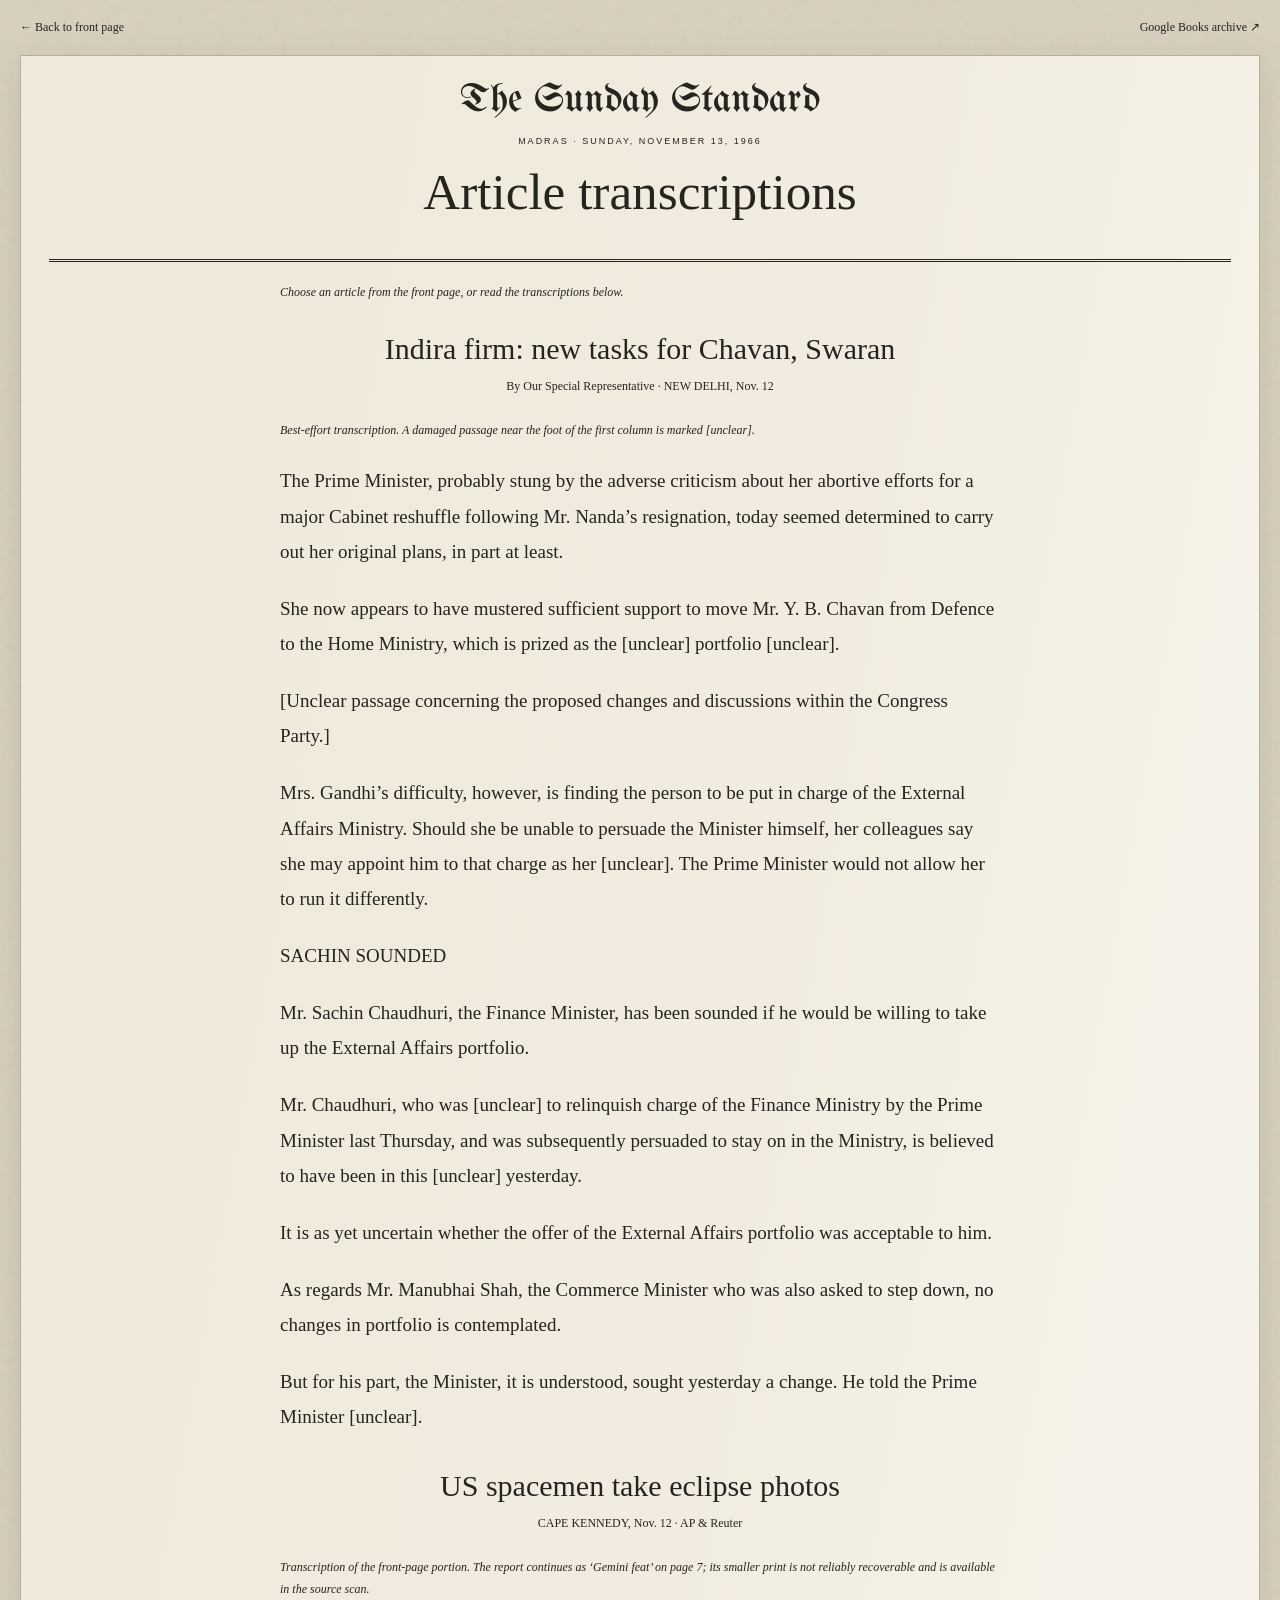
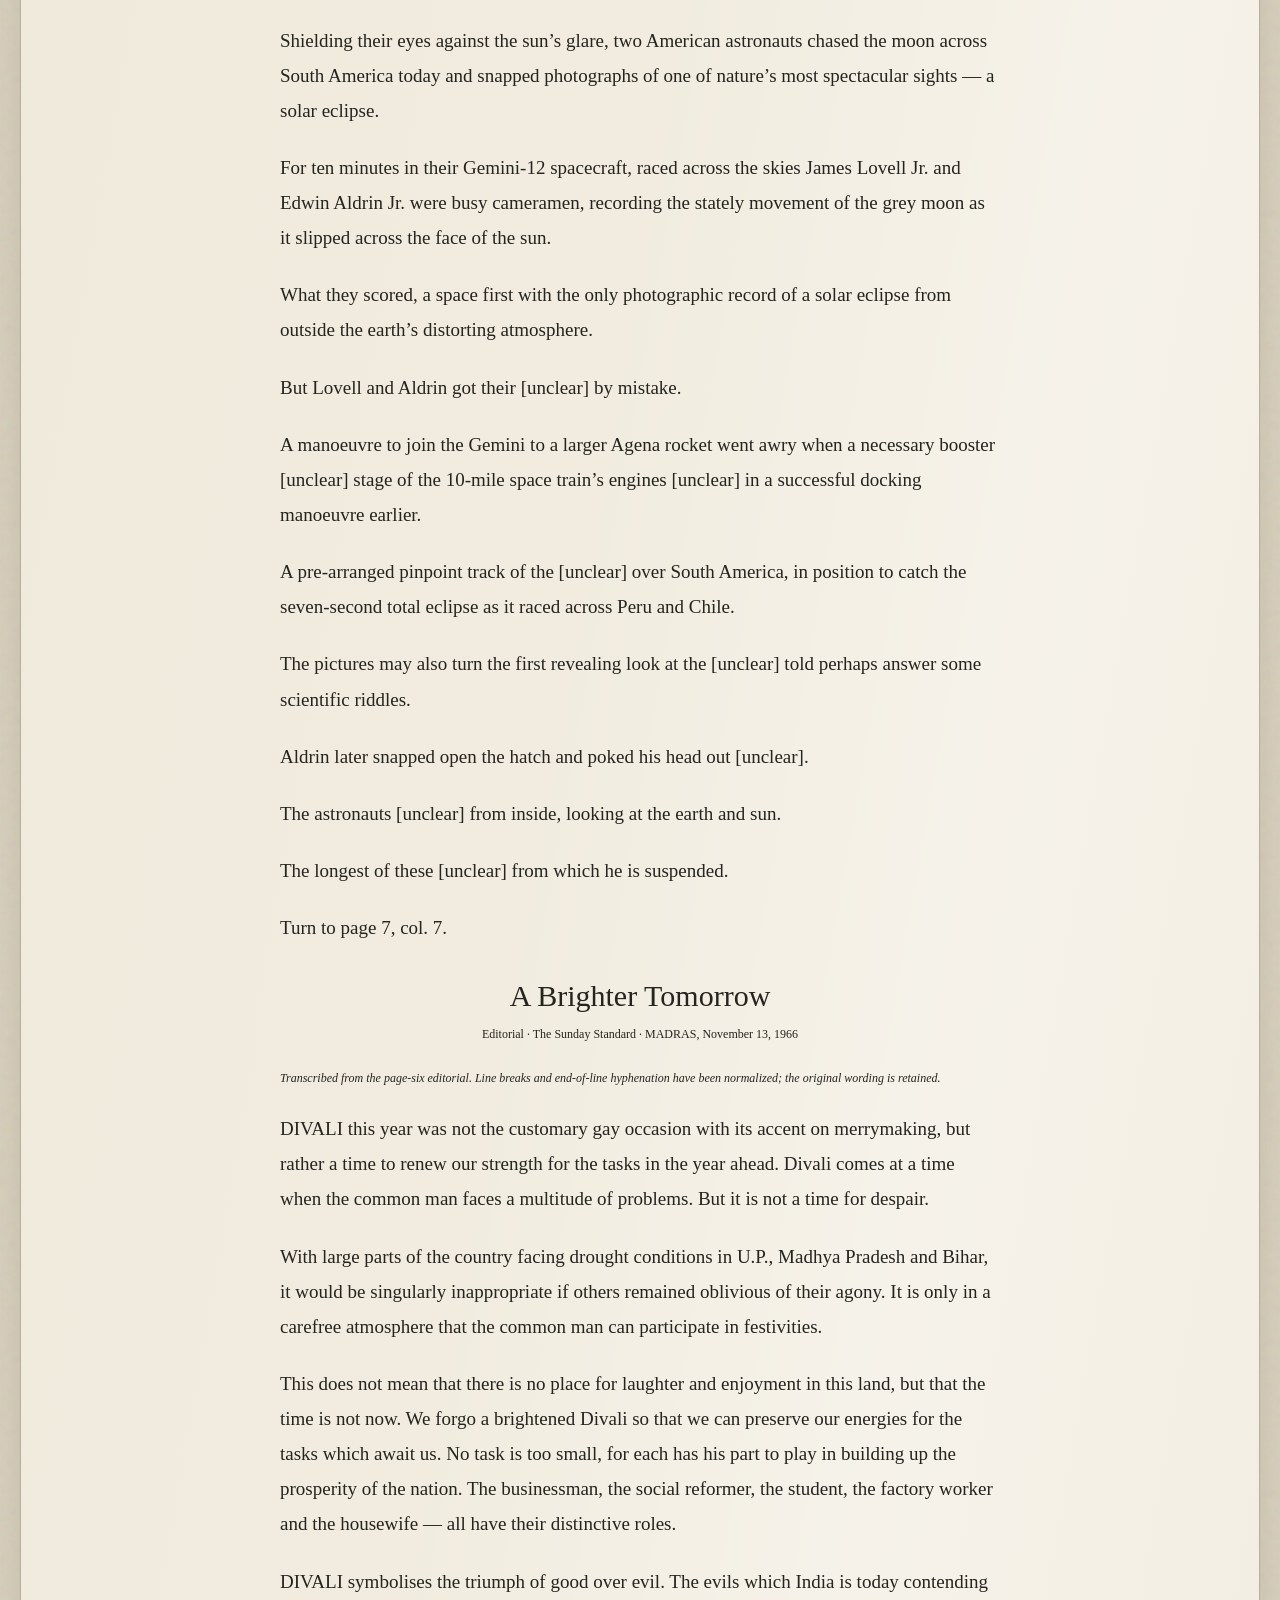
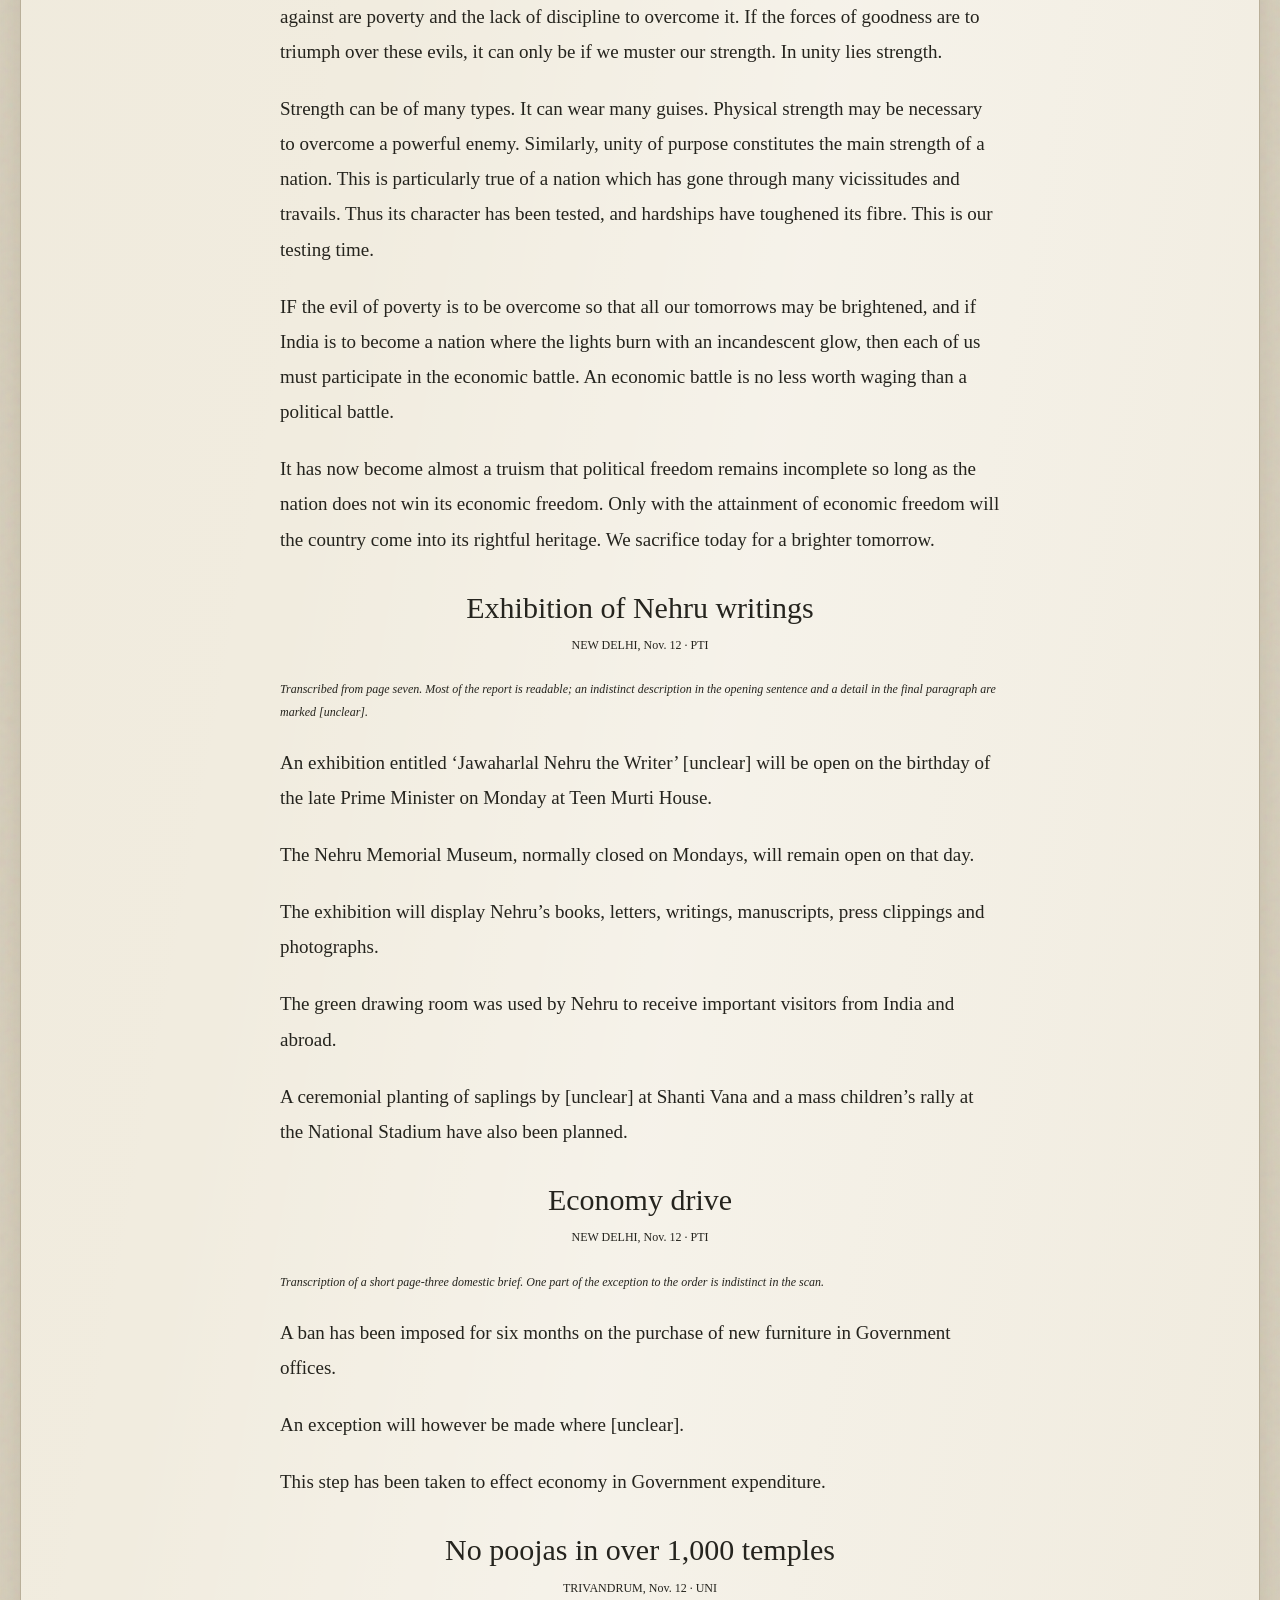
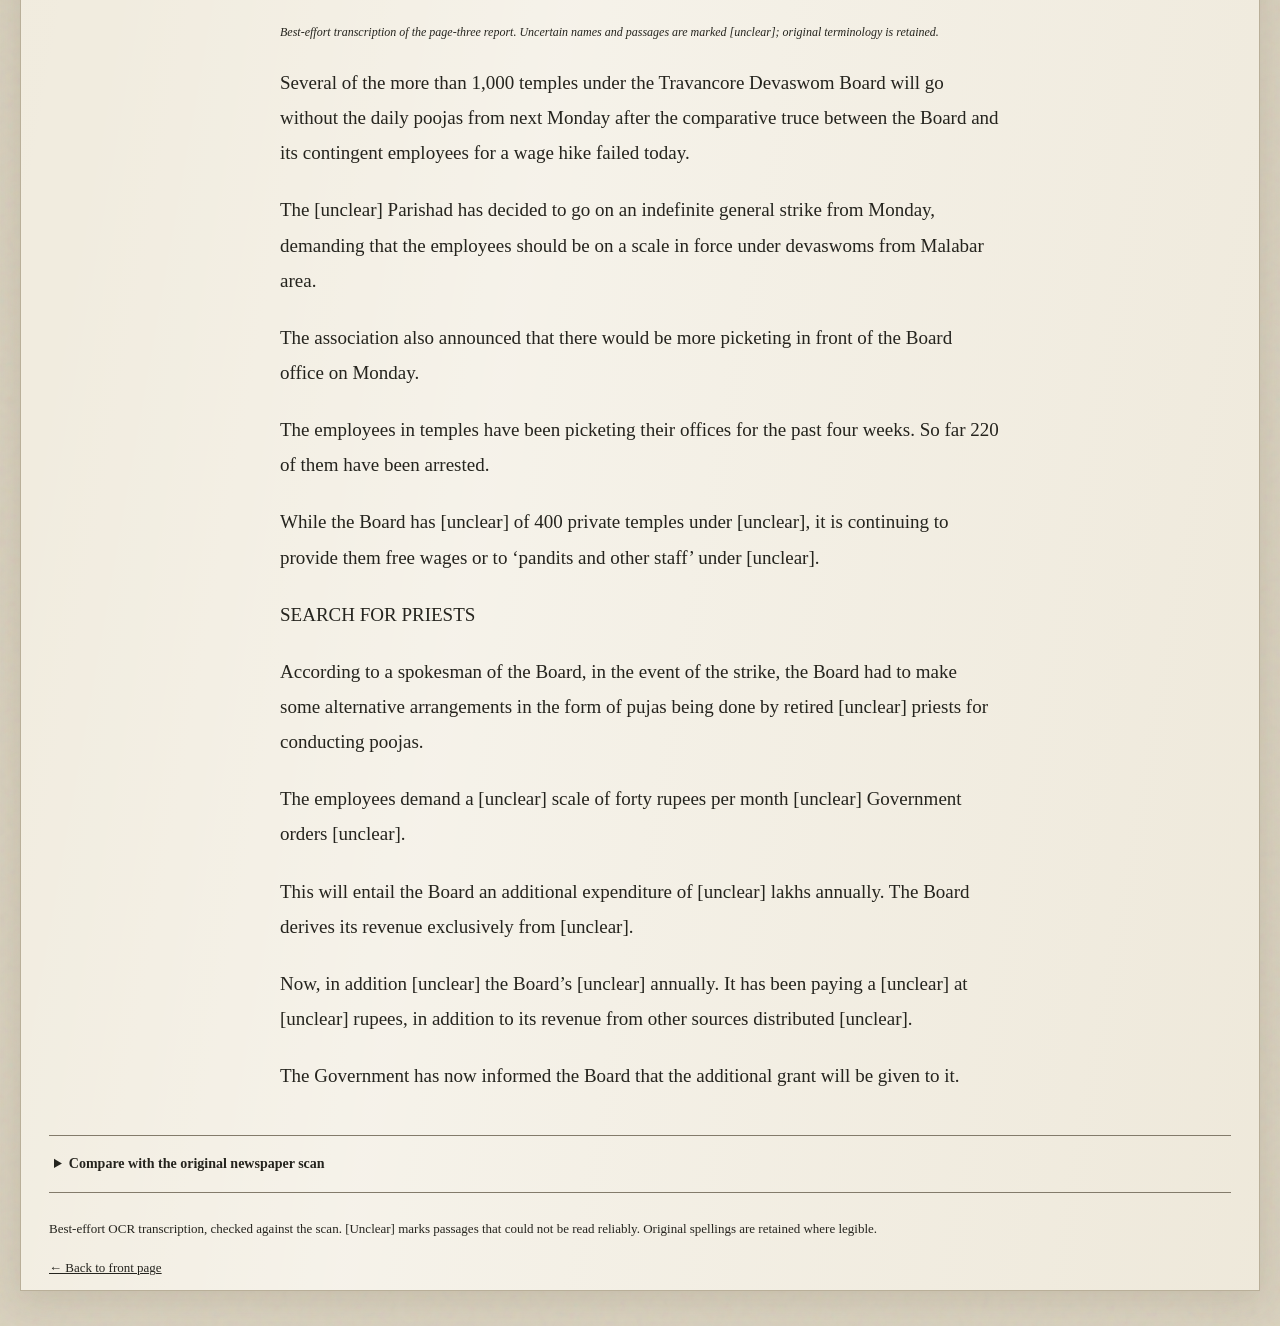
==== commit 4e225cfa: "Replace lead ad with fully transcribed editorial" ====
--- a/article.html
+++ b/article.html
@@ -8,7 +8,7 @@
   <link rel="stylesheet" href="newspaper.css">
   <link rel="stylesheet" href="reader.css">
   <link rel="stylesheet" href="transcription.css?v=static-text-1">
-  <script src="reader.js?v=positive-lead-1" defer></script>
+  <script src="reader.js?v=editorial-lead-1" defer></script>
 </head>
 <body>
   <header class="toolbar"><a href="index.html">← Back to front page</a><a href="https://books.google.com/books?id=f5FlAAAAIBAJ&pg=PA1" id="external-source" target="_blank" rel="noreferrer">Google Books archive ↗</a></header>
@@ -17,7 +17,6 @@
       <header class="reader-heading"><a href="index.html" class="reader-masthead">The Sunday Standard</a><p class="section-label">MADRAS · SUNDAY, NOVEMBER 13, 1966</p><h1 id="article-title">Article transcriptions</h1><p id="article-byline"></p></header>
       <p class="reader-note" id="transcription-note">Original newspaper transcriptions. Uncertain passages are marked [unclear].</p>
       <div id="article-text" class="article-text">
-        <section class="transcript-entry" id="chinthamani" data-title="Chinthamani — The Co-operative Super Market" data-byline="Original opening advertisement · Coimbatore · November 12, 1966" data-page="5"><h2>Chinthamani — The Co-operative Super Market</h2><p class="transcript-byline">Original opening advertisement · Coimbatore · November 12, 1966</p><p class="transcript-note">Transcription of the clearly readable main opening announcement on page five of the November 13 issue. This is an original advertisement, not a news report. The smaller institutional feature beneath the announcement is not included. Line breaks and capitalization have been normalized.</p><p>Chinthamani — The Co-operative Super Market.</p><p>Mettupalayam Road, Coimbatore 2.</p><p>Everything in a nut-shell…</p><p>A unit of ‘GENCOPSTOR’. The Coimbatore District, Central Co-operative Supply and Marketing Society Limited, Coimbatore 2.</p><p>PRICE LINE MUST BE HELD.</p><p>Consumer articles at reasonable prices, because we get them from producers eliminating intermediaries.</p><p>QUALITY ASSURED.</p><p>Graded, Protected, Preweighed and prepacked, you get all your requirements at one place.</p><p>…for your shopping convenience: INAUGURATION of Chinthamani — The Co-operative Super Market.</p><p>At 5.30 p.m. on Saturday, November 12, ’66.</p></section>
         <section class="transcript-entry" id="cabinet" data-title="Indira firm: new tasks for Chavan, Swaran" data-byline="By Our Special Representative · NEW DELHI, Nov. 12" data-page="1"><h2>Indira firm: new tasks for Chavan, Swaran</h2><p class="transcript-byline">By Our Special Representative · NEW DELHI, Nov. 12</p><p class="transcript-note">Best-effort transcription. A damaged passage near the foot of the first column is marked [unclear].</p><p>The Prime Minister, probably stung by the adverse criticism about her abortive efforts for a major Cabinet reshuffle following Mr. Nanda’s resignation, today seemed determined to carry out her original plans, in part at least.</p><p>She now appears to have mustered sufficient support to move Mr. Y. B. Chavan from Defence to the Home Ministry, which is prized as the [unclear] portfolio [unclear].</p><p>[Unclear passage concerning the proposed changes and discussions within the Congress Party.]</p><p>Mrs. Gandhi’s difficulty, however, is finding the person to be put in charge of the External Affairs Ministry. Should she be unable to persuade the Minister himself, her colleagues say she may appoint him to that charge as her [unclear]. The Prime Minister would not allow her to run it differently.</p><p>SACHIN SOUNDED</p><p>Mr. Sachin Chaudhuri, the Finance Minister, has been sounded if he would be willing to take up the External Affairs portfolio.</p><p>Mr. Chaudhuri, who was [unclear] to relinquish charge of the Finance Ministry by the Prime Minister last Thursday, and was subsequently persuaded to stay on in the Ministry, is believed to have been in this [unclear] yesterday.</p><p>It is as yet uncertain whether the offer of the External Affairs portfolio was acceptable to him.</p><p>As regards Mr. Manubhai Shah, the Commerce Minister who was also asked to step down, no changes in portfolio is contemplated.</p><p>But for his part, the Minister, it is understood, sought yesterday a change. He told the Prime Minister [unclear].</p></section>
         <section class="transcript-entry" id="space" data-title="US spacemen take eclipse photos" data-byline="CAPE KENNEDY, Nov. 12 · AP &amp; Reuter" data-page="1" data-continuation="7"><h2>US spacemen take eclipse photos</h2><p class="transcript-byline">CAPE KENNEDY, Nov. 12 · AP &amp; Reuter</p><p class="transcript-note">Transcription of the front-page portion. The report continues as ‘Gemini feat’ on page 7; its smaller print is not reliably recoverable and is available in the source scan.</p><p>Shielding their eyes against the sun’s glare, two American astronauts chased the moon across South America today and snapped photographs of one of nature’s most spectacular sights — a solar eclipse.</p><p>For ten minutes in their Gemini-12 spacecraft, raced across the skies James Lovell Jr. and Edwin Aldrin Jr. were busy cameramen, recording the stately movement of the grey moon as it slipped across the face of the sun.</p><p>What they scored, a space first with the only photographic record of a solar eclipse from outside the earth’s distorting atmosphere.</p><p>But Lovell and Aldrin got their [unclear] by mistake.</p><p>A manoeuvre to join the Gemini to a larger Agena rocket went awry when a necessary booster [unclear] stage of the 10-mile space train’s engines [unclear] in a successful docking manoeuvre earlier.</p><p>A pre-arranged pinpoint track of the [unclear] over South America, in position to catch the seven-second total eclipse as it raced across Peru and Chile.</p><p>The pictures may also turn the first revealing look at the [unclear] told perhaps answer some scientific riddles.</p><p>Aldrin later snapped open the hatch and poked his head out [unclear].</p><p>The astronauts [unclear] from inside, looking at the earth and sun.</p><p>The longest of these [unclear] from which he is suspended.</p><p>Turn to page 7, col. 7.</p></section>
         <section class="transcript-entry" id="brighter" data-title="A Brighter Tomorrow" data-byline="Editorial · The Sunday Standard · MADRAS, November 13, 1966" data-page="6"><h2>A Brighter Tomorrow</h2><p class="transcript-byline">Editorial · The Sunday Standard · MADRAS, November 13, 1966</p><p class="transcript-note">Transcribed from the page-six editorial. Line breaks and end-of-line hyphenation have been normalized; the original wording is retained.</p><p>DIVALI this year was not the customary gay occasion with its accent on merrymaking, but rather a time to renew our strength for the tasks in the year ahead. Divali comes at a time when the common man faces a multitude of problems. But it is not a time for despair.</p><p>With large parts of the country facing drought conditions in U.P., Madhya Pradesh and Bihar, it would be singularly inappropriate if others remained oblivious of their agony. It is only in a carefree atmosphere that the common man can participate in festivities.</p><p>This does not mean that there is no place for laughter and enjoyment in this land, but that the time is not now. We forgo a brightened Divali so that we can preserve our energies for the tasks which await us. No task is too small, for each has his part to play in building up the prosperity of the nation. The businessman, the social reformer, the student, the factory worker and the housewife — all have their distinctive roles.</p><p>DIVALI symbolises the triumph of good over evil. The evils which India is today contending against are poverty and the lack of discipline to overcome it. If the forces of goodness are to triumph over these evils, it can only be if we muster our strength. In unity lies strength.</p><p>Strength can be of many types. It can wear many guises. Physical strength may be necessary to overcome a powerful enemy. Similarly, unity of purpose constitutes the main strength of a nation. This is particularly true of a nation which has gone through many vicissitudes and travails. Thus its character has been tested, and hardships have toughened its fibre. This is our testing time.</p><p>IF the evil of poverty is to be overcome so that all our tomorrows may be brightened, and if India is to become a nation where the lights burn with an incandescent glow, then each of us must participate in the economic battle. An economic battle is no less worth waging than a political battle.</p><p>It has now become almost a truism that political freedom remains incomplete so long as the nation does not win its economic freedom. Only with the attainment of economic freedom will the country come into its rightful heritage. We sacrifice today for a brighter tomorrow.</p></section>
